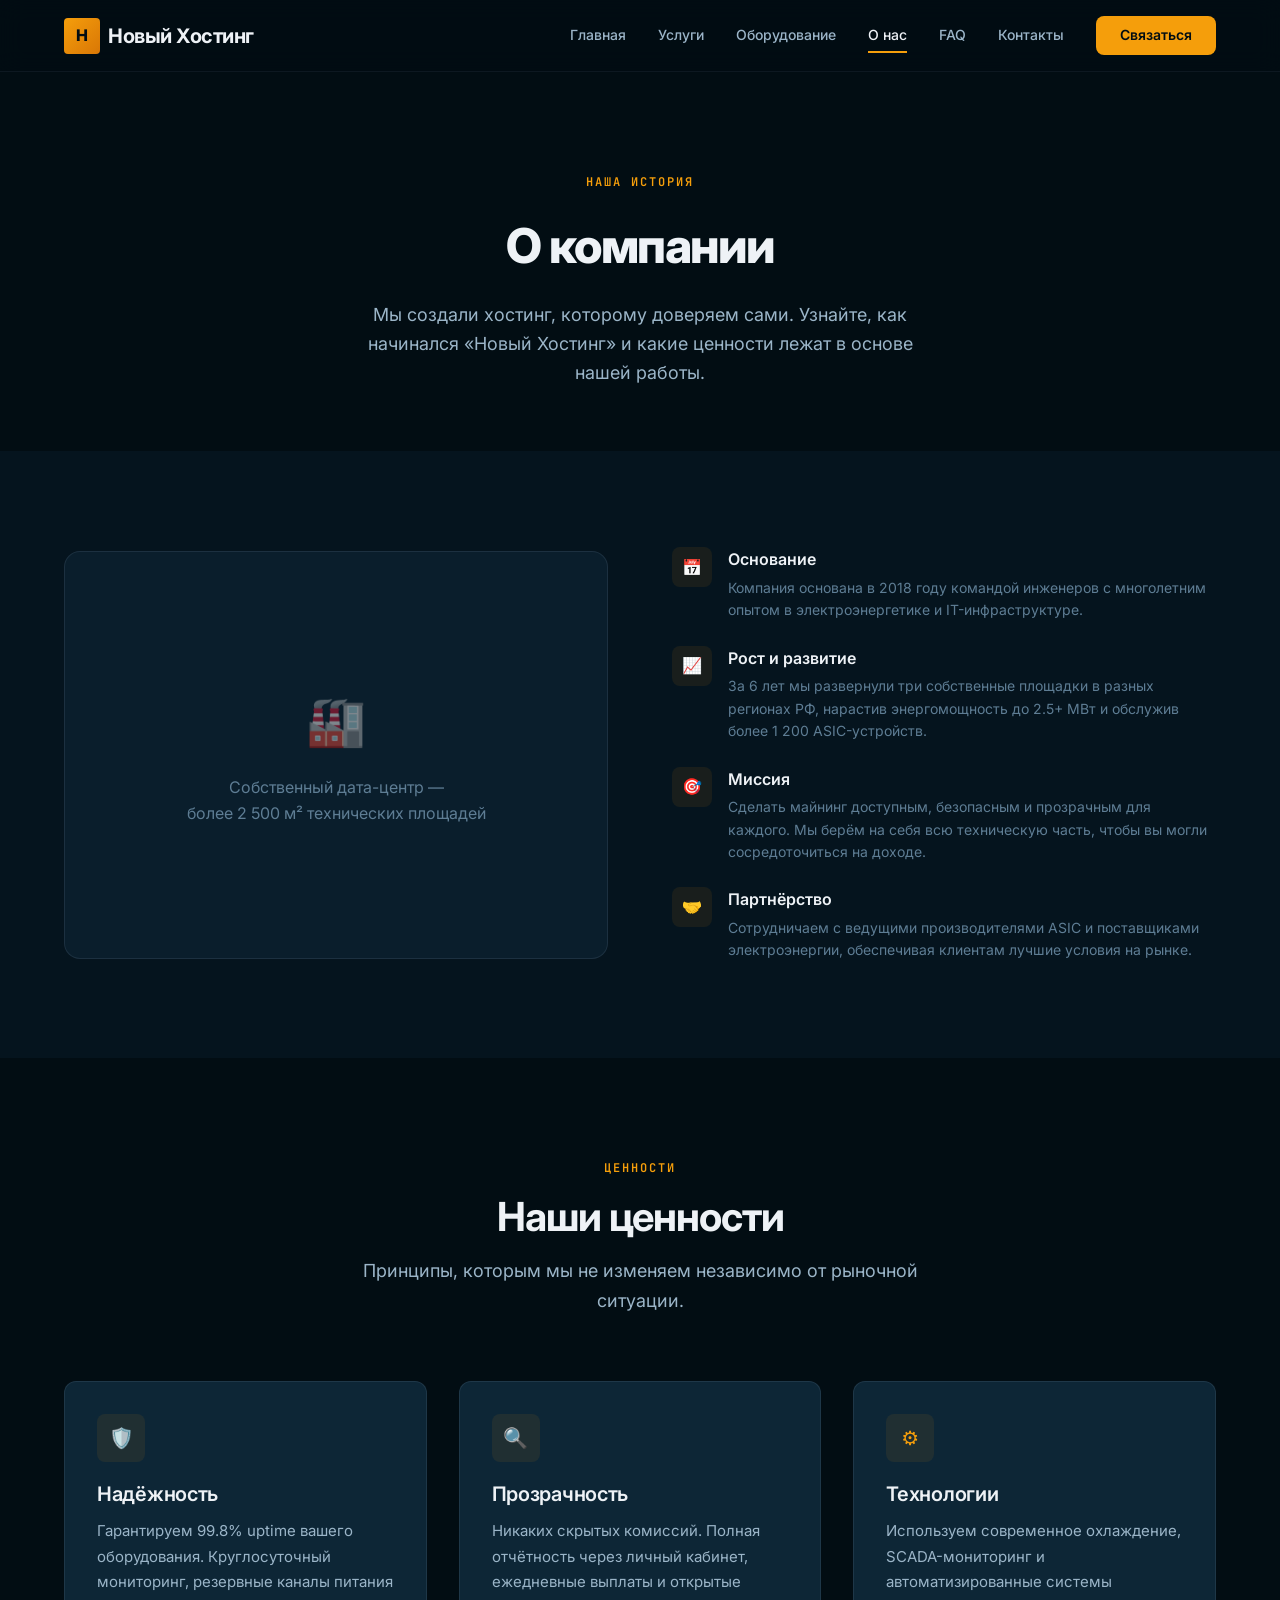
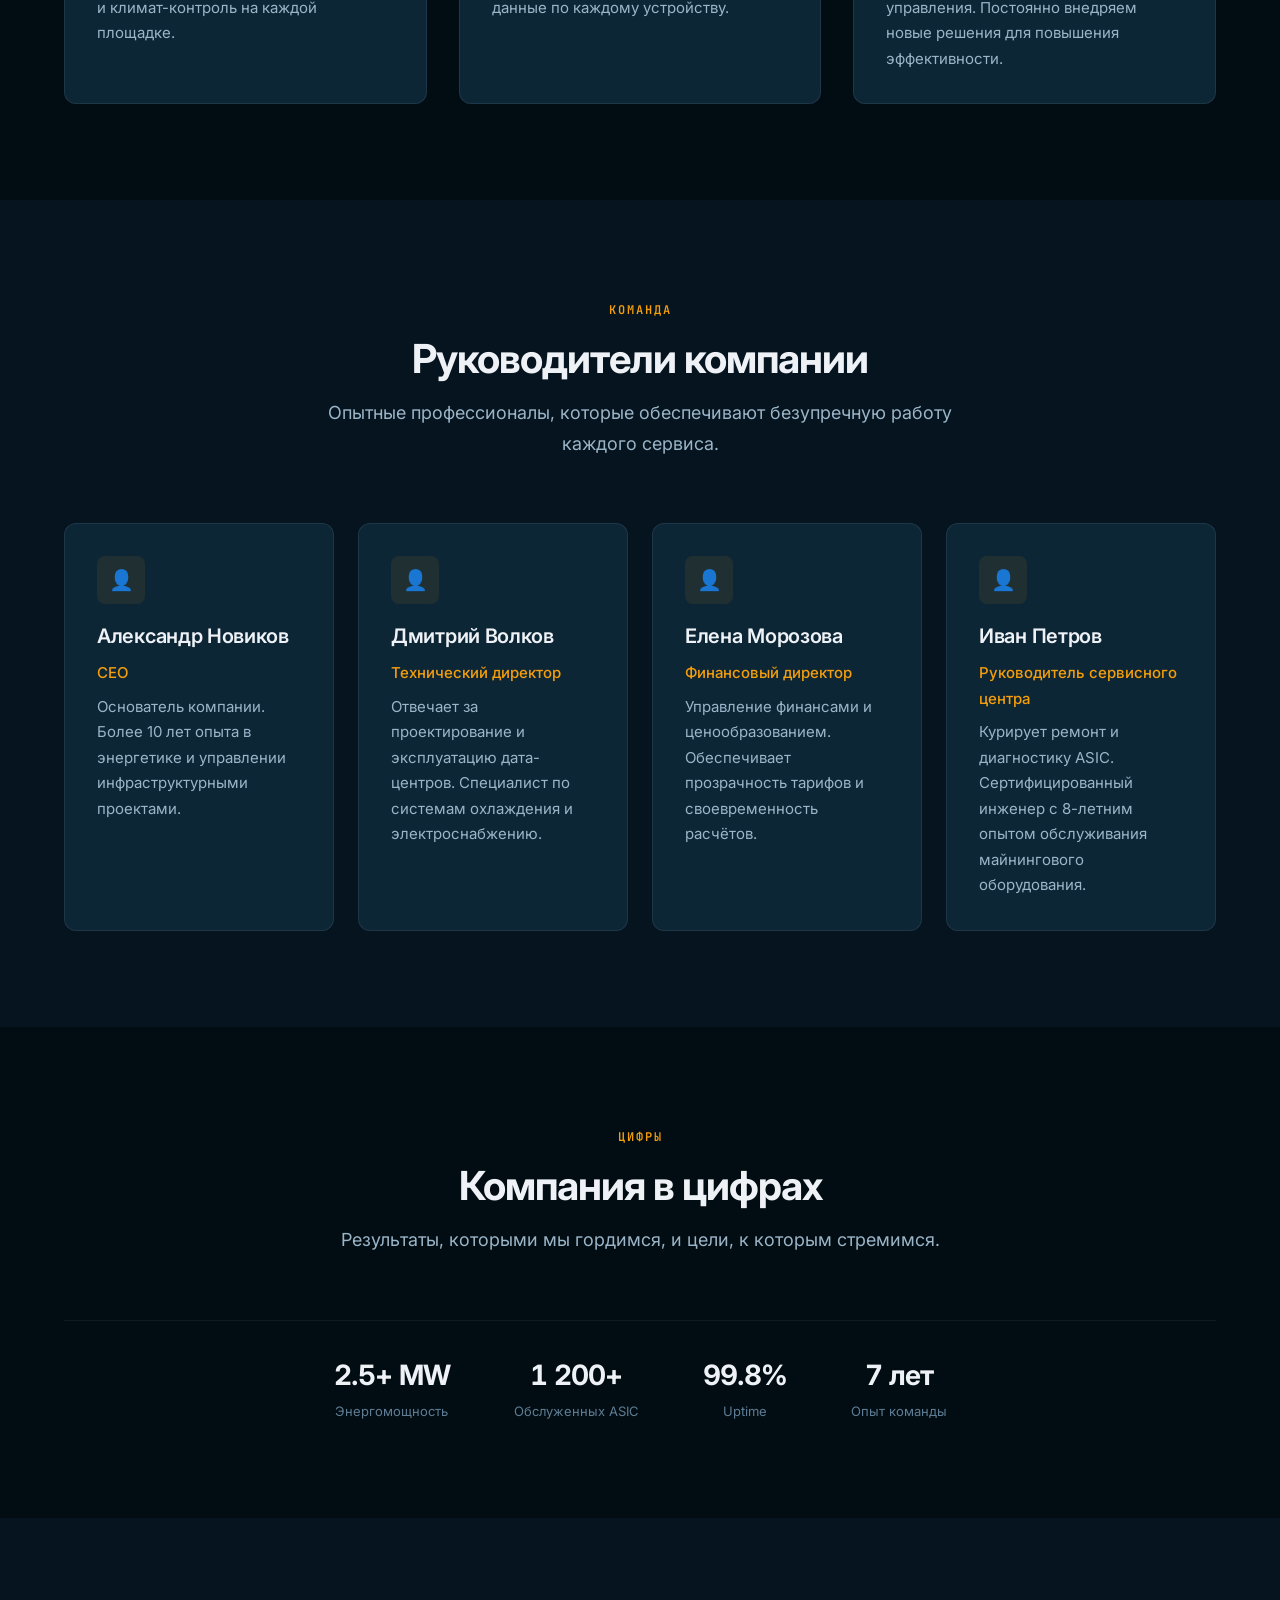
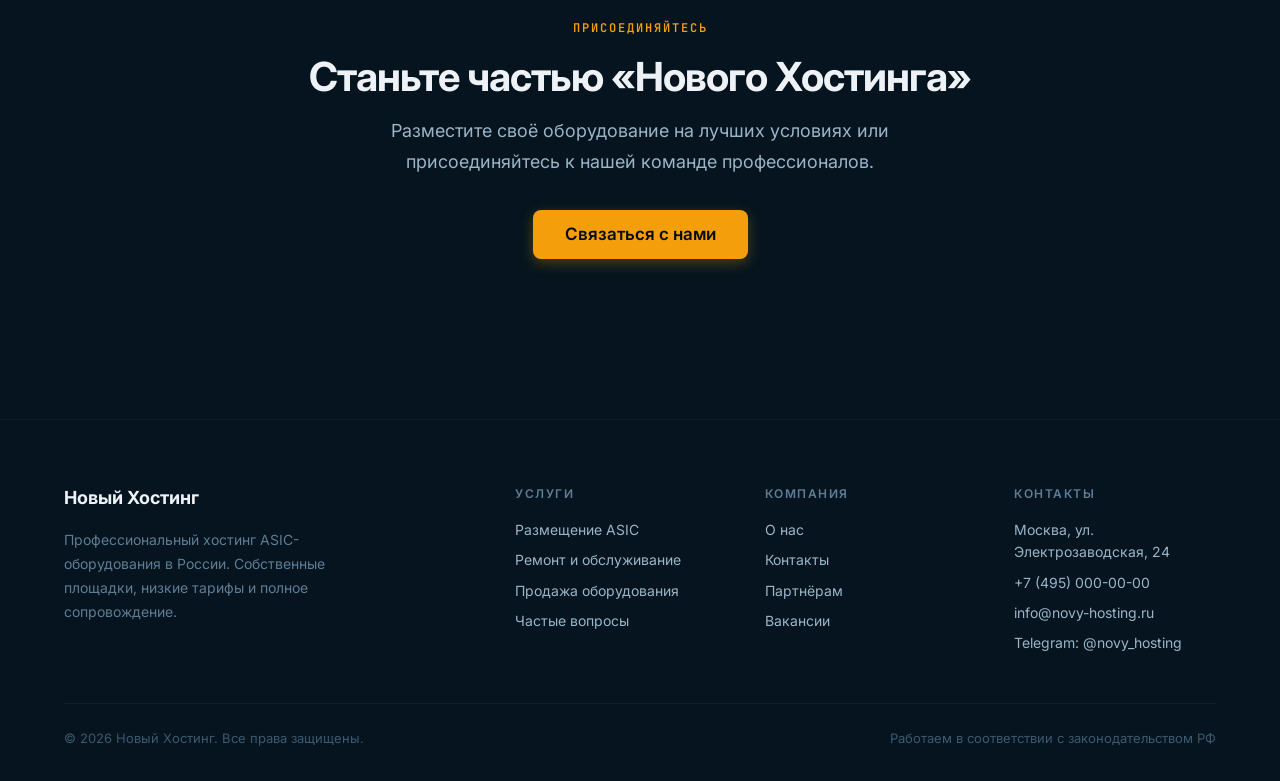
==== about.html @ f78ccdea "Initial commit: Новый Хостинг — ASIC mining hosting" ====
<!DOCTYPE html>
<html lang="ru">
<head>
  <meta charset="UTF-8" />
  <meta name="viewport" content="width=device-width, initial-scale=1.0" />
  <meta name="description" content="О компании Новый Хостинг — профессиональный хостинг ASIC-майнеров в России. История, ценности, команда и достижения." />
  <meta name="keywords" content="Новый Хостинг, о компании, ASIC хостинг, майнинг, команда, ценности" />
  <title>О компании | Новый Хостинг</title>
  <link rel="icon" type="image/svg+xml" href="data:image/svg+xml,<svg xmlns='http://www.w3.org/2000/svg' viewBox='0 0 32 32'><rect width='32' height='32' rx='4' fill='%23F59E0B'/><text x='50%25' y='55%25' text-anchor='middle' font-family='system-ui' font-weight='bold' font-size='18' fill='%23020D13'>Н</text></svg>" />
  <link rel="stylesheet" href="css/style.css" />
</head>
<body>

<!-- ==================== HEADER ==================== -->
<header class="header" id="header">
  <div class="container">
    <a href="index.html" class="header-logo">
      <div class="logo-icon">Н</div>
      Новый Хостинг
    </a>
    <nav class="header-nav" id="nav">
      <a href="index.html">Главная</a>
      <a href="services.html">Услуги</a>
      <a href="equipment.html">Оборудование</a>
      <a href="about.html" class="active">О нас</a>
      <a href="faq.html">FAQ</a>
      <a href="contacts.html">Контакты</a>
      <a href="contacts.html" class="header-cta">Связаться</a>
    </nav>
    <button class="menu-toggle" id="menuToggle" aria-label="Меню">
      <span></span><span></span><span></span>
    </button>
  </div>
</header>

<!-- ==================== PAGE HERO ==================== -->
<section class="page-hero">
  <div class="container">
    <div class="section-label">Наша история</div>
    <h1>О компании</h1>
    <p>
      Мы создали хостинг, которому доверяем сами. Узнайте, как начинался
      «Новый Хостинг» и какие ценности лежат в основе нашей работы.
    </p>
  </div>
</section>

<!-- ==================== ABOUT GRID ==================== -->
<section class="section section-dark">
  <div class="container">
    <div class="about-grid">
      <div class="about-visual">
        <div class="about-visual-placeholder">
          <div class="icon">🏭</div>
          <p>Собственный дата-центр —<br />более 2 500 м² технических площадей</p>
        </div>
      </div>
      <div class="about-list">
        <div class="about-item">
          <div class="about-item-icon">📅</div>
          <div>
            <h3 class="about-item-title">Основание</h3>
            <p class="about-item-text">
              Компания основана в 2018 году командой инженеров с многолетним опытом 
              в электроэнергетике и IT-инфраструктуре.
            </p>
          </div>
        </div>
        <div class="about-item">
          <div class="about-item-icon">📈</div>
          <div>
            <h3 class="about-item-title">Рост и развитие</h3>
            <p class="about-item-text">
              За 6 лет мы развернули три собственные площадки в разных регионах РФ,
              нарастив энергомощность до 2.5+ МВт и обслужив более 1 200 ASIC-устройств.
            </p>
          </div>
        </div>
        <div class="about-item">
          <div class="about-item-icon">🎯</div>
          <div>
            <h3 class="about-item-title">Миссия</h3>
            <p class="about-item-text">
              Сделать майнинг доступным, безопасным и прозрачным для каждого. Мы берём 
              на себя всю техническую часть, чтобы вы могли сосредоточиться на доходе.
            </p>
          </div>
        </div>
        <div class="about-item">
          <div class="about-item-icon">🤝</div>
          <div>
            <h3 class="about-item-title">Партнёрство</h3>
            <p class="about-item-text">
              Сотрудничаем с ведущими производителями ASIC и поставщиками электроэнергии,
              обеспечивая клиентам лучшие условия на рынке.
            </p>
          </div>
        </div>
      </div>
    </div>
  </div>
</section>

<!-- ==================== VALUES ==================== -->
<section class="section" id="values">
  <div class="container">
    <div class="section-header">
      <div class="section-label">Ценности</div>
      <h2 class="section-title">Наши ценности</h2>
      <p class="section-subtitle">
        Принципы, которым мы не изменяем независимо от рыночной ситуации.
      </p>
    </div>
    <div class="grid-3">
      <div class="card fade-in">
        <div class="card-icon">🛡️</div>
        <h3 class="card-title">Надёжность</h3>
        <p class="card-text">
          Гарантируем 99.8% uptime вашего оборудования. Круглосуточный мониторинг, 
          резервные каналы питания и климат-контроль на каждой площадке.
        </p>
      </div>
      <div class="card fade-in">
        <div class="card-icon">🔍</div>
        <h3 class="card-title">Прозрачность</h3>
        <p class="card-text">
          Никаких скрытых комиссий. Полная отчётность через личный кабинет, 
          ежедневные выплаты и открытые данные по каждому устройству.
        </p>
      </div>
      <div class="card fade-in">
        <div class="card-icon">⚙️</div>
        <h3 class="card-title">Технологии</h3>
        <p class="card-text">
          Используем современное охлаждение, SCADA-мониторинг и автоматизированные 
          системы управления. Постоянно внедряем новые решения для повышения эффективности.
        </p>
      </div>
    </div>
  </div>
</section>

<!-- ==================== TEAM ==================== -->
<section class="section section-dark" id="team">
  <div class="container">
    <div class="section-header">
      <div class="section-label">Команда</div>
      <h2 class="section-title">Руководители компании</h2>
      <p class="section-subtitle">
        Опытные профессионалы, которые обеспечивают безупречную работу каждого сервиса.
      </p>
    </div>
    <div class="grid-4">
      <div class="card fade-in">
        <div class="card-icon">👤</div>
        <h3 class="card-title">Александр Новиков</h3>
        <p class="card-text" style="color: var(--accent); font-weight: 500; margin-bottom: var(--space-sm);">CEO</p>
        <p class="card-text">
          Основатель компании. Более 10 лет опыта в энергетике и управлении 
          инфраструктурными проектами.
        </p>
      </div>
      <div class="card fade-in">
        <div class="card-icon">👤</div>
        <h3 class="card-title">Дмитрий Волков</h3>
        <p class="card-text" style="color: var(--accent); font-weight: 500; margin-bottom: var(--space-sm);">Технический директор</p>
        <p class="card-text">
          Отвечает за проектирование и эксплуатацию дата-центров. Специалист 
          по системам охлаждения и электроснабжению.
        </p>
      </div>
      <div class="card fade-in">
        <div class="card-icon">👤</div>
        <h3 class="card-title">Елена Морозова</h3>
        <p class="card-text" style="color: var(--accent); font-weight: 500; margin-bottom: var(--space-sm);">Финансовый директор</p>
        <p class="card-text">
          Управление финансами и ценообразованием. Обеспечивает прозрачность 
          тарифов и своевременность расчётов.
        </p>
      </div>
      <div class="card fade-in">
        <div class="card-icon">👤</div>
        <h3 class="card-title">Иван Петров</h3>
        <p class="card-text" style="color: var(--accent); font-weight: 500; margin-bottom: var(--space-sm);">Руководитель сервисного центра</p>
        <p class="card-text">
          Курирует ремонт и диагностику ASIC. Сертифицированный инженер 
          с 8-летним опытом обслуживания майнингового оборудования.
        </p>
      </div>
    </div>
  </div>
</section>

<!-- ==================== STATS ==================== -->
<section class="section" id="stats">
  <div class="container text-center">
    <div class="section-header">
      <div class="section-label">Цифры</div>
      <h2 class="section-title">Компания в цифрах</h2>
      <p class="section-subtitle">
        Результаты, которыми мы гордимся, и цели, к которым стремимся.
      </p>
    </div>
    <div class="hero-stats" style="justify-content: center;">
      <div>
        <div class="hero-stat-value">2.5+ MW</div>
        <div class="hero-stat-label">Энергомощность</div>
      </div>
      <div>
        <div class="hero-stat-value">1 200+</div>
        <div class="hero-stat-label">Обслуженных ASIC</div>
      </div>
      <div>
        <div class="hero-stat-value">99.8%</div>
        <div class="hero-stat-label">Uptime</div>
      </div>
      <div>
        <div class="hero-stat-value">7 лет</div>
        <div class="hero-stat-label">Опыт команды</div>
      </div>
    </div>
  </div>
</section>

<!-- ==================== CTA ==================== -->
<section class="section section-dark text-center">
  <div class="container">
    <div class="section-header">
      <div class="section-label">Присоединяйтесь</div>
      <h2 class="section-title">Станьте частью «Нового Хостинга»</h2>
      <p class="section-subtitle" style="margin-bottom: var(--space-xl);">
        Разместите своё оборудование на лучших условиях или присоединяйтесь 
        к нашей команде профессионалов.
      </p>
      <a href="contacts.html" class="btn btn-primary btn-lg">Связаться с нами</a>
    </div>
  </div>
</section>

<!-- ==================== FOOTER ==================== -->
<footer class="footer">
  <div class="container">
    <div class="footer-grid">
      <div>
        <div class="footer-brand">Новый Хостинг</div>
        <p class="footer-desc">Профессиональный хостинг ASIC-оборудования в России. Собственные площадки, низкие тарифы и полное сопровождение.</p>
      </div>
      <div>
        <h4 class="footer-heading">Услуги</h4>
        <div class="footer-links">
          <a href="services.html">Размещение ASIC</a>
          <a href="services.html">Ремонт и обслуживание</a>
          <a href="equipment.html">Продажа оборудования</a>
          <a href="faq.html">Частые вопросы</a>
        </div>
      </div>
      <div>
        <h4 class="footer-heading">Компания</h4>
        <div class="footer-links">
          <a href="about.html">О нас</a>
          <a href="contacts.html">Контакты</a>
          <a href="about.html">Партнёрам</a>
          <a href="about.html">Вакансии</a>
        </div>
      </div>
      <div>
        <h4 class="footer-heading">Контакты</h4>
        <div class="footer-links">
          <a href="contacts.html">Москва, ул. Электрозаводская, 24</a>
          <a href="contacts.html">+7 (495) 000-00-00</a>
          <a href="contacts.html">info@novy-hosting.ru</a>
          <a href="contacts.html">Telegram: @novy_hosting</a>
        </div>
      </div>
    </div>
    <div class="footer-bottom">
      <span>© 2026 Новый Хостинг. Все права защищены.</span>
      <span>Работаем в соответствии с законодательством РФ</span>
    </div>
  </div>
</footer>

<!-- ==================== JS ==================== -->
<script src="js/main.js"></script>
</body>
</html>
---- css/style.css ----
/* ========================================
   НОВЫЙ ХОСТИНГ — Mining Hosting Design System
   Dark industrial + gold accent
   Inspired by NVIDIA + Linear
   ======================================== */

/* ---------- FONTS ---------- */
@import url('https://fonts.googleapis.com/css2?family=Inter:wght@300;400;500;600;700;800&family=JetBrains+Mono:wght@400;500;600&display=swap');

/* ---------- CSS VARIABLES ---------- */
:root {
  /* Backgrounds */
  --bg-primary: #020D13;
  --bg-secondary: #05141E;
  --bg-tertiary: #0A1E2C;
  --bg-card: #0D2636;
  --bg-card-hover: #122F42;
  --bg-elevated: #153348;

  /* Text */
  --text-primary: #EEF2F6;
  --text-secondary: #9BB5C8;
  --text-tertiary: #5E7D94;
  --text-muted: #3A5A72;

  /* Brand — Gold/Orange energy accent */
  --accent: #F59E0B;
  --accent-light: #FBBF24;
  --accent-dark: #D97706;
  --accent-dim: rgba(245, 158, 11, 0.08);
  --accent-glow: rgba(245, 158, 11, 0.3);

  /* Status */
  --success: #10B981;
  --danger: #EF4444;
  --info: #3B82F6;

  /* Borders */
  --border-subtle: rgba(155, 181, 200, 0.08);
  --border-default: rgba(155, 181, 200, 0.12);
  --border-strong: rgba(155, 181, 200, 0.18);

  /* Shadows */
  --shadow-sm: 0 1px 2px rgba(0, 0, 0, 0.3);
  --shadow-md: 0 4px 12px rgba(0, 0, 0, 0.4);
  --shadow-lg: 0 8px 32px rgba(0, 0, 0, 0.5);
  --shadow-card: 0 4px 20px rgba(0, 0, 0, 0.4), 0 0 0 1px var(--border-default);
  --shadow-accent: 0 0 20px var(--accent-glow);

  /* Typography */
  --font-sans: 'Inter', system-ui, -apple-system, sans-serif;
  --font-mono: 'JetBrains Mono', ui-monospace, monospace;
  --radius-sm: 4px;
  --radius-md: 8px;
  --radius-lg: 12px;
  --radius-xl: 16px;

  /* Spacing */
  --space-xs: 4px;
  --space-sm: 8px;
  --space-md: 16px;
  --space-lg: 24px;
  --space-xl: 32px;
  --space-2xl: 48px;
  --space-3xl: 64px;
  --space-4xl: 96px;

  /* Sizing */
  --max-width: 1200px;
  --header-height: 72px;
}

/* ---------- RESET ---------- */
*,
*::before,
*::after {
  margin: 0;
  padding: 0;
  box-sizing: border-box;
}

html {
  scroll-behavior: smooth;
  font-size: 16px;
}

body {
  font-family: var(--font-sans);
  background: var(--bg-primary);
  color: var(--text-primary);
  line-height: 1.6;
  -webkit-font-smoothing: antialiased;
  -moz-osx-font-smoothing: grayscale;
  overflow-x: hidden;
}

a {
  color: var(--text-primary);
  text-decoration: none;
  transition: color 0.2s;
}

a:hover {
  color: var(--accent);
}

img {
  max-width: 100%;
  height: auto;
}

ul, ol {
  list-style: none;
}

/* ---------- SCROLLBAR ---------- */
::-webkit-scrollbar {
  width: 6px;
}
::-webkit-scrollbar-track {
  background: var(--bg-primary);
}
::-webkit-scrollbar-thumb {
  background: var(--text-muted);
  border-radius: 3px;
}
::-webkit-scrollbar-thumb:hover {
  background: var(--text-tertiary);
}

/* ---------- SELECTION ---------- */
::selection {
  background: var(--accent);
  color: var(--bg-primary);
}

/* ---------- CONTAINER ---------- */
.container {
  width: 100%;
  max-width: var(--max-width);
  margin: 0 auto;
  padding: 0 var(--space-lg);
}

/* ---------- HEADER ---------- */
.header {
  position: fixed;
  top: 0;
  left: 0;
  right: 0;
  z-index: 1000;
  height: var(--header-height);
  background: rgba(2, 13, 19, 0.92);
  backdrop-filter: blur(12px);
  -webkit-backdrop-filter: blur(12px);
  border-bottom: 1px solid var(--border-subtle);
  transition: background 0.3s;
}

.header.scrolled {
  background: rgba(2, 13, 19, 0.97);
  border-bottom-color: var(--border-default);
}

.header .container {
  display: flex;
  align-items: center;
  justify-content: space-between;
  height: 100%;
}

.header-logo {
  display: flex;
  align-items: center;
  gap: var(--space-sm);
  font-weight: 700;
  font-size: 1.25rem;
  color: var(--text-primary);
  letter-spacing: -0.5px;
}

.header-logo .logo-icon {
  width: 36px;
  height: 36px;
  background: linear-gradient(135deg, var(--accent), var(--accent-dark));
  border-radius: var(--radius-sm);
  display: flex;
  align-items: center;
  justify-content: center;
  font-size: 1rem;
  font-weight: 800;
  color: var(--bg-primary);
}

.header-nav {
  display: flex;
  align-items: center;
  gap: var(--space-xl);
}

.header-nav a {
  font-size: 0.875rem;
  font-weight: 500;
  color: var(--text-secondary);
  position: relative;
  padding: var(--space-xs) 0;
  transition: color 0.2s;
}

.header-nav a::after {
  content: '';
  position: absolute;
  bottom: -2px;
  left: 0;
  width: 0;
  height: 2px;
  background: var(--accent);
  transition: width 0.3s;
}

.header-nav a:hover,
.header-nav a.active {
  color: var(--text-primary);
}

.header-nav a:hover::after,
.header-nav a.active::after {
  width: 100%;
}

.header-cta {
  background: var(--accent);
  color: var(--bg-primary) !important;
  padding: var(--space-sm) var(--space-lg) !important;
  border-radius: var(--radius-md);
  font-weight: 600 !important;
  font-size: 0.875rem !important;
  transition: background 0.2s, transform 0.2s;
}

.header-cta:hover {
  background: var(--accent-light) !important;
  transform: translateY(-1px);
  color: var(--bg-primary) !important;
}

.header-cta::after {
  display: none !important;
}

/* Mobile menu toggle */
.menu-toggle {
  display: none;
  flex-direction: column;
  gap: 5px;
  cursor: pointer;
  padding: var(--space-sm);
  background: none;
  border: none;
}

.menu-toggle span {
  width: 24px;
  height: 2px;
  background: var(--text-primary);
  border-radius: 2px;
  transition: transform 0.3s, opacity 0.3s;
}

/* ---------- BUTTONS ---------- */
.btn {
  display: inline-flex;
  align-items: center;
  gap: var(--space-sm);
  padding: 12px 24px;
  border-radius: var(--radius-md);
  font-family: var(--font-sans);
  font-size: 0.9375rem;
  font-weight: 600;
  cursor: pointer;
  transition: all 0.25s;
  border: none;
  text-decoration: none;
  line-height: 1;
}

.btn-primary {
  background: var(--accent);
  color: var(--bg-primary);
  box-shadow: 0 4px 14px var(--accent-glow);
}

.btn-primary:hover {
  background: var(--accent-light);
  transform: translateY(-2px);
  box-shadow: 0 6px 20px var(--accent-glow);
  color: var(--bg-primary);
}

.btn-secondary {
  background: transparent;
  color: var(--text-primary);
  border: 1px solid var(--border-default);
}

.btn-secondary:hover {
  border-color: var(--accent);
  color: var(--accent);
  transform: translateY(-2px);
}

.btn-lg {
  padding: 16px 32px;
  font-size: 1.0625rem;
}

.btn-sm {
  padding: 8px 16px;
  font-size: 0.8125rem;
}

/* ---------- SECTIONS ---------- */
.section {
  padding: var(--space-4xl) 0;
}

.section-dark {
  background: var(--bg-secondary);
}

.section-header {
  text-align: center;
  margin-bottom: var(--space-3xl);
}

.section-label {
  display: inline-block;
  font-family: var(--font-mono);
  font-size: 0.75rem;
  font-weight: 600;
  text-transform: uppercase;
  letter-spacing: 2px;
  color: var(--accent);
  margin-bottom: var(--space-md);
}

.section-title {
  font-size: 2.5rem;
  font-weight: 700;
  letter-spacing: -1px;
  line-height: 1.15;
  margin-bottom: var(--space-md);
  color: var(--text-primary);
}

.section-subtitle {
  font-size: 1.125rem;
  color: var(--text-secondary);
  max-width: 640px;
  margin: 0 auto;
  line-height: 1.7;
}

/* ---------- GRID SYSTEMS ---------- */
.grid-2 {
  display: grid;
  grid-template-columns: 1fr 1fr;
  gap: var(--space-2xl);
}

.grid-3 {
  display: grid;
  grid-template-columns: 1fr 1fr 1fr;
  gap: var(--space-xl);
}

.grid-4 {
  display: grid;
  grid-template-columns: 1fr 1fr 1fr 1fr;
  gap: var(--space-lg);
}

/* ---------- CARDS ---------- */
.card {
  background: var(--bg-card);
  border: 1px solid var(--border-default);
  border-radius: var(--radius-lg);
  padding: var(--space-xl);
  transition: all 0.3s;
  position: relative;
  overflow: hidden;
}

.card::before {
  content: '';
  position: absolute;
  top: 0;
  left: 0;
  right: 0;
  height: 2px;
  background: linear-gradient(90deg, transparent, var(--accent), transparent);
  opacity: 0;
  transition: opacity 0.3s;
}

.card:hover {
  border-color: var(--accent-dim);
  transform: translateY(-4px);
  box-shadow: var(--shadow-card);
  background: var(--bg-card-hover);
}

.card:hover::before {
  opacity: 1;
}

.card-icon {
  width: 48px;
  height: 48px;
  background: var(--accent-dim);
  border-radius: var(--radius-md);
  display: flex;
  align-items: center;
  justify-content: center;
  font-size: 1.25rem;
  margin-bottom: var(--space-md);
  color: var(--accent);
}

.card-title {
  font-size: 1.25rem;
  font-weight: 600;
  margin-bottom: var(--space-sm);
  letter-spacing: -0.3px;
}

.card-text {
  font-size: 0.9375rem;
  color: var(--text-secondary);
  line-height: 1.7;
}

.card-price {
  font-size: 2rem;
  font-weight: 700;
  color: var(--accent);
  letter-spacing: -1px;
  margin-bottom: var(--space-sm);
}

.card-price span {
  font-size: 0.875rem;
  font-weight: 400;
  color: var(--text-tertiary);
}

.card-features {
  margin-top: var(--space-md);
}

.card-features li {
  font-size: 0.875rem;
  color: var(--text-secondary);
  padding: var(--space-xs) 0;
  display: flex;
  align-items: center;
  gap: var(--space-sm);
}

.card-features li::before {
  content: '✓';
  color: var(--accent);
  font-weight: 700;
  font-size: 0.8125rem;
}

/* ---------- HERO ---------- */
.hero {
  min-height: 100vh;
  display: flex;
  align-items: center;
  position: relative;
  overflow: hidden;
  padding-top: var(--header-height);
}

.hero-bg {
  position: absolute;
  inset: 0;
  z-index: 0;
}

.hero-bg-grid {
  position: absolute;
  inset: 0;
  background-image:
    linear-gradient(rgba(155, 181, 200, 0.03) 1px, transparent 1px),
    linear-gradient(90deg, rgba(155, 181, 200, 0.03) 1px, transparent 1px);
  background-size: 60px 60px;
}

.hero-bg-glow {
  position: absolute;
  top: -30%;
  right: -20%;
  width: 600px;
  height: 600px;
  background: radial-gradient(circle, rgba(245, 158, 11, 0.08) 0%, transparent 70%);
  border-radius: 50%;
  pointer-events: none;
}

.hero-bg-glow-2 {
  position: absolute;
  bottom: -30%;
  left: -20%;
  width: 500px;
  height: 500px;
  background: radial-gradient(circle, rgba(59, 130, 246, 0.05) 0%, transparent 70%);
  border-radius: 50%;
  pointer-events: none;
}

.hero-content {
  position: relative;
  z-index: 1;
  max-width: 800px;
}

.hero-tag {
  display: inline-flex;
  align-items: center;
  gap: var(--space-sm);
  background: var(--accent-dim);
  border: 1px solid rgba(245, 158, 11, 0.15);
  padding: 6px 14px;
  border-radius: 100px;
  font-size: 0.8125rem;
  font-weight: 500;
  color: var(--accent);
  margin-bottom: var(--space-xl);
}

.hero-tag-dot {
  width: 6px;
  height: 6px;
  background: var(--accent);
  border-radius: 50%;
  animation: pulse-dot 2s infinite;
}

@keyframes pulse-dot {
  0%, 100% { opacity: 1; }
  50% { opacity: 0.4; }
}

.hero h1 {
  font-size: 4rem;
  font-weight: 800;
  letter-spacing: -2px;
  line-height: 1.05;
  margin-bottom: var(--space-lg);
}

.hero h1 .highlight {
  background: linear-gradient(135deg, var(--accent), var(--accent-light));
  -webkit-background-clip: text;
  -webkit-text-fill-color: transparent;
  background-clip: text;
}

.hero p {
  font-size: 1.1875rem;
  color: var(--text-secondary);
  line-height: 1.7;
  max-width: 600px;
  margin-bottom: var(--space-xl);
}

.hero-actions {
  display: flex;
  gap: var(--space-md);
  align-items: center;
  flex-wrap: wrap;
}

.hero-stats {
  display: flex;
  gap: var(--space-3xl);
  margin-top: var(--space-3xl);
  padding-top: var(--space-xl);
  border-top: 1px solid var(--border-subtle);
}

.hero-stat-value {
  font-size: 1.75rem;
  font-weight: 700;
  color: var(--text-primary);
  letter-spacing: -1px;
  font-variant-numeric: tabular-nums;
}

.hero-stat-label {
  font-size: 0.8125rem;
  color: var(--text-tertiary);
  margin-top: var(--space-xs);
}

/* ---------- FEATURES / BENEFITS ---------- */
.benefits-grid .card {
  text-align: center;
  padding: var(--space-2xl) var(--space-xl);
}

.benefits-grid .card-icon {
  margin: 0 auto var(--space-md);
}

/* ---------- PRICING ---------- */
.pricing-grid .card {
  text-align: center;
}

.pricing-grid .card.featured {
  border-color: var(--accent);
  background: linear-gradient(180deg, rgba(245, 158, 11, 0.05), var(--bg-card));
  position: relative;
}

.pricing-grid .card.featured::before {
  opacity: 1;
}

.pricing-badge {
  position: absolute;
  top: -12px;
  left: 50%;
  transform: translateX(-50%);
  background: var(--accent);
  color: var(--bg-primary);
  font-size: 0.75rem;
  font-weight: 700;
  padding: 4px 16px;
  border-radius: 100px;
  letter-spacing: 0.5px;
  text-transform: uppercase;
}

.pricing-grid .btn {
  width: 100%;
  justify-content: center;
  margin-top: var(--space-lg);
}

/* ---------- EQUIPMENT TABLE ---------- */
.equipment-table {
  width: 100%;
  border-collapse: collapse;
  background: var(--bg-card);
  border-radius: var(--radius-lg);
  overflow: hidden;
  border: 1px solid var(--border-default);
}

.equipment-table thead {
  background: var(--bg-tertiary);
}

.equipment-table th {
  padding: var(--space-md) var(--space-lg);
  text-align: left;
  font-size: 0.75rem;
  font-weight: 600;
  text-transform: uppercase;
  letter-spacing: 1px;
  color: var(--text-tertiary);
  border-bottom: 1px solid var(--border-default);
}

.equipment-table td {
  padding: var(--space-md) var(--space-lg);
  font-size: 0.9375rem;
  color: var(--text-secondary);
  border-bottom: 1px solid var(--border-subtle);
}

.equipment-table tr:last-child td {
  border-bottom: none;
}

.equipment-table tr:hover td {
  background: var(--bg-card-hover);
}

.equipment-table .model-name {
  font-weight: 600;
  color: var(--text-primary);
}

.equipment-table .hashrate {
  color: var(--accent);
  font-weight: 600;
  font-family: var(--font-mono);
  font-size: 0.8125rem;
}

/* ---------- PROCESS / STEPS ---------- */
.steps {
  display: grid;
  grid-template-columns: repeat(4, 1fr);
  gap: var(--space-xl);
  position: relative;
}

.steps::before {
  content: '';
  position: absolute;
  top: 36px;
  left: 10%;
  right: 10%;
  height: 2px;
  background: linear-gradient(90deg, 
    var(--accent) 0%, var(--accent) 25%, 
    var(--border-default) 25%, var(--border-default) 50%, 
    var(--border-default) 50%, var(--border-default) 75%, 
    var(--border-default) 75%, var(--border-default) 100%);
  border: none;
  display: block;
}

.step {
  text-align: center;
  position: relative;
}

.step-number {
  width: 72px;
  height: 72px;
  background: var(--bg-card);
  border: 2px solid var(--border-default);
  border-radius: 50%;
  display: flex;
  align-items: center;
  justify-content: center;
  font-size: 1.5rem;
  font-weight: 700;
  color: var(--accent);
  margin: 0 auto var(--space-lg);
  position: relative;
  z-index: 1;
  transition: all 0.3s;
}

.step:hover .step-number {
  border-color: var(--accent);
  background: var(--accent-dim);
  box-shadow: 0 0 20px var(--accent-glow);
}

.step.active .step-number {
  border-color: var(--accent);
  background: var(--accent);
  color: var(--bg-primary);
}

.step-title {
  font-size: 1.0625rem;
  font-weight: 600;
  margin-bottom: var(--space-sm);
}

.step-text {
  font-size: 0.875rem;
  color: var(--text-tertiary);
  line-height: 1.6;
}

/* ---------- FAQ ---------- */
.faq-list {
  max-width: 800px;
  margin: 0 auto;
}

.faq-item {
  border-bottom: 1px solid var(--border-subtle);
}

.faq-question {
  display: flex;
  align-items: center;
  justify-content: space-between;
  padding: var(--space-lg) 0;
  cursor: pointer;
  font-size: 1.0625rem;
  font-weight: 500;
  transition: color 0.2s;
  background: none;
  border: none;
  color: var(--text-primary);
  width: 100%;
  text-align: left;
  font-family: var(--font-sans);
}

.faq-question:hover {
  color: var(--accent);
}

.faq-question .faq-icon {
  width: 24px;
  height: 24px;
  display: flex;
  align-items: center;
  justify-content: center;
  transition: transform 0.3s;
  flex-shrink: 0;
  margin-left: var(--space-md);
}

.faq-item.open .faq-icon {
  transform: rotate(45deg);
}

.faq-answer {
  max-height: 0;
  overflow: hidden;
  transition: max-height 0.3s ease, padding 0.3s ease;
  padding: 0;
}

.faq-item.open .faq-answer {
  max-height: 300px;
  padding-bottom: var(--space-lg);
}

.faq-answer p {
  font-size: 0.9375rem;
  color: var(--text-secondary);
  line-height: 1.7;
}

/* ---------- ABOUT ---------- */
.about-grid {
  display: grid;
  grid-template-columns: 1fr 1fr;
  gap: var(--space-3xl);
  align-items: center;
}

.about-visual {
  position: relative;
  background: var(--bg-tertiary);
  border-radius: var(--radius-xl);
  border: 1px solid var(--border-default);
  aspect-ratio: 4 / 3;
  display: flex;
  align-items: center;
  justify-content: center;
  overflow: hidden;
}

.about-visual-placeholder {
  text-align: center;
  color: var(--text-tertiary);
}

.about-visual-placeholder .icon {
  font-size: 3rem;
  margin-bottom: var(--space-md);
  opacity: 0.5;
}

.about-list {
  display: flex;
  flex-direction: column;
  gap: var(--space-lg);
}

.about-item {
  display: flex;
  gap: var(--space-md);
}

.about-item-icon {
  width: 40px;
  height: 40px;
  background: var(--accent-dim);
  border-radius: var(--radius-md);
  display: flex;
  align-items: center;
  justify-content: center;
  font-size: 1rem;
  color: var(--accent);
  flex-shrink: 0;
}

.about-item-title {
  font-size: 1rem;
  font-weight: 600;
  margin-bottom: var(--space-xs);
}

.about-item-text {
  font-size: 0.875rem;
  color: var(--text-tertiary);
  line-height: 1.6;
}

/* ---------- CONTACT ---------- */
.contact-grid {
  display: grid;
  grid-template-columns: 1fr 1fr;
  gap: var(--space-3xl);
}

.contact-info-item {
  display: flex;
  gap: var(--space-md);
  margin-bottom: var(--space-lg);
}

.contact-info-icon {
  width: 44px;
  height: 44px;
  background: var(--accent-dim);
  border-radius: var(--radius-md);
  display: flex;
  align-items: center;
  justify-content: center;
  font-size: 1.125rem;
  color: var(--accent);
  flex-shrink: 0;
}

.contact-info-title {
  font-size: 0.9375rem;
  font-weight: 600;
  margin-bottom: var(--space-xs);
}

.contact-info-text {
  font-size: 0.875rem;
  color: var(--text-tertiary);
  line-height: 1.6;
}

.contact-form {
  background: var(--bg-card);
  border: 1px solid var(--border-default);
  border-radius: var(--radius-lg);
  padding: var(--space-xl);
}

.form-group {
  margin-bottom: var(--space-md);
}

.form-label {
  display: block;
  font-size: 0.8125rem;
  font-weight: 500;
  color: var(--text-secondary);
  margin-bottom: var(--space-xs);
}

.form-input,
.form-textarea {
  width: 100%;
  padding: 12px 16px;
  background: var(--bg-primary);
  border: 1px solid var(--border-default);
  border-radius: var(--radius-md);
  color: var(--text-primary);
  font-family: var(--font-sans);
  font-size: 0.9375rem;
  transition: border-color 0.2s, box-shadow 0.2s;
  outline: none;
}

.form-input:focus,
.form-textarea:focus {
  border-color: var(--accent);
  box-shadow: 0 0 0 3px var(--accent-dim);
}

.form-textarea {
  min-height: 120px;
  resize: vertical;
}

/* ---------- FOOTER ---------- */
.footer {
  background: var(--bg-secondary);
  border-top: 1px solid var(--border-subtle);
  padding: var(--space-3xl) 0 var(--space-xl);
}

.footer-grid {
  display: grid;
  grid-template-columns: 2fr 1fr 1fr 1fr;
  gap: var(--space-2xl);
}

.footer-brand {
  font-size: 1.125rem;
  font-weight: 700;
  margin-bottom: var(--space-md);
}

.footer-desc {
  font-size: 0.875rem;
  color: var(--text-tertiary);
  line-height: 1.7;
  max-width: 320px;
}

.footer-heading {
  font-size: 0.75rem;
  font-weight: 600;
  text-transform: uppercase;
  letter-spacing: 1.5px;
  color: var(--text-tertiary);
  margin-bottom: var(--space-md);
}

.footer-links {
  display: flex;
  flex-direction: column;
  gap: var(--space-sm);
}

.footer-links a {
  font-size: 0.875rem;
  color: var(--text-secondary);
  transition: color 0.2s;
}

.footer-links a:hover {
  color: var(--accent);
}

.footer-bottom {
  margin-top: var(--space-2xl);
  padding-top: var(--space-lg);
  border-top: 1px solid var(--border-subtle);
  display: flex;
  justify-content: space-between;
  align-items: center;
  font-size: 0.8125rem;
  color: var(--text-muted);
}

/* ---------- PAGE HEADER (internal pages) ---------- */
.page-hero {
  padding: calc(var(--header-height) + var(--space-4xl)) 0 var(--space-3xl);
  text-align: center;
  position: relative;
}

.page-hero h1 {
  font-size: 3rem;
  font-weight: 800;
  letter-spacing: -1.5px;
  margin-bottom: var(--space-md);
}

.page-hero p {
  font-size: 1.125rem;
  color: var(--text-secondary);
  max-width: 600px;
  margin: 0 auto;
}

/* ---------- UTILITY ---------- */
.text-accent {
  color: var(--accent);
}

.text-center {
  text-align: center;
}

.text-mono {
  font-family: var(--font-mono);
}

.mt-1 { margin-top: var(--space-md); }
.mt-2 { margin-top: var(--space-xl); }
.mt-3 { margin-top: var(--space-2xl); }

.mb-1 { margin-bottom: var(--space-md); }
.mb-2 { margin-bottom: var(--space-xl); }
.mb-3 { margin-bottom: var(--space-2xl); }

/* ---------- ANIMATIONS ---------- */
.fade-in {
  opacity: 0;
  transform: translateY(24px);
  transition: opacity 0.6s ease, transform 0.6s ease;
}

.fade-in.visible {
  opacity: 1;
  transform: translateY(0);
}

/* ---------- RESPONSIVE ---------- */
@media (max-width: 1024px) {
  .grid-4 {
    grid-template-columns: 1fr 1fr;
  }

  .contact-grid {
    grid-template-columns: 1fr;
  }

  .footer-grid {
    grid-template-columns: 1fr 1fr;
    gap: var(--space-xl);
  }

  .hero h1 {
    font-size: 3rem;
  }

  .section-title {
    font-size: 2rem;
  }

  .steps {
    grid-template-columns: 1fr 1fr;
  }

  .steps::before {
    display: none;
  }
}

@media (max-width: 768px) {
  .header-nav {
    display: none;
  }

  .header-nav.open {
    display: flex;
    flex-direction: column;
    position: absolute;
    top: var(--header-height);
    left: 0;
    right: 0;
    background: rgba(2, 13, 19, 0.98);
    backdrop-filter: blur(12px);
    padding: var(--space-lg);
    gap: var(--space-md);
    border-bottom: 1px solid var(--border-default);
  }

  .menu-toggle {
    display: flex;
  }

  .grid-2,
  .grid-3,
  .grid-4 {
    grid-template-columns: 1fr;
  }

  .hero h1 {
    font-size: 2.25rem;
    letter-spacing: -1px;
  }

  .hero p {
    font-size: 1rem;
  }

  .hero-stats {
    flex-direction: column;
    gap: var(--space-md);
  }

  .section-title {
    font-size: 1.75rem;
  }

  .page-hero h1 {
    font-size: 2rem;
  }

  .steps {
    grid-template-columns: 1fr;
  }

  .footer-grid {
    grid-template-columns: 1fr;
  }

  .footer-bottom {
    flex-direction: column;
    gap: var(--space-sm);
    text-align: center;
  }

  .about-grid {
    grid-template-columns: 1fr;
  }

  .pricing-grid .card.featured {
    order: -1;
  }
}

@media (max-width: 480px) {
  .hero h1 {
    font-size: 1.875rem;
  }

  .hero-actions {
    flex-direction: column;
    width: 100%;
  }

  .hero-actions .btn {
    width: 100%;
    justify-content: center;
  }

  .section {
    padding: var(--space-3xl) 0;
  }
}
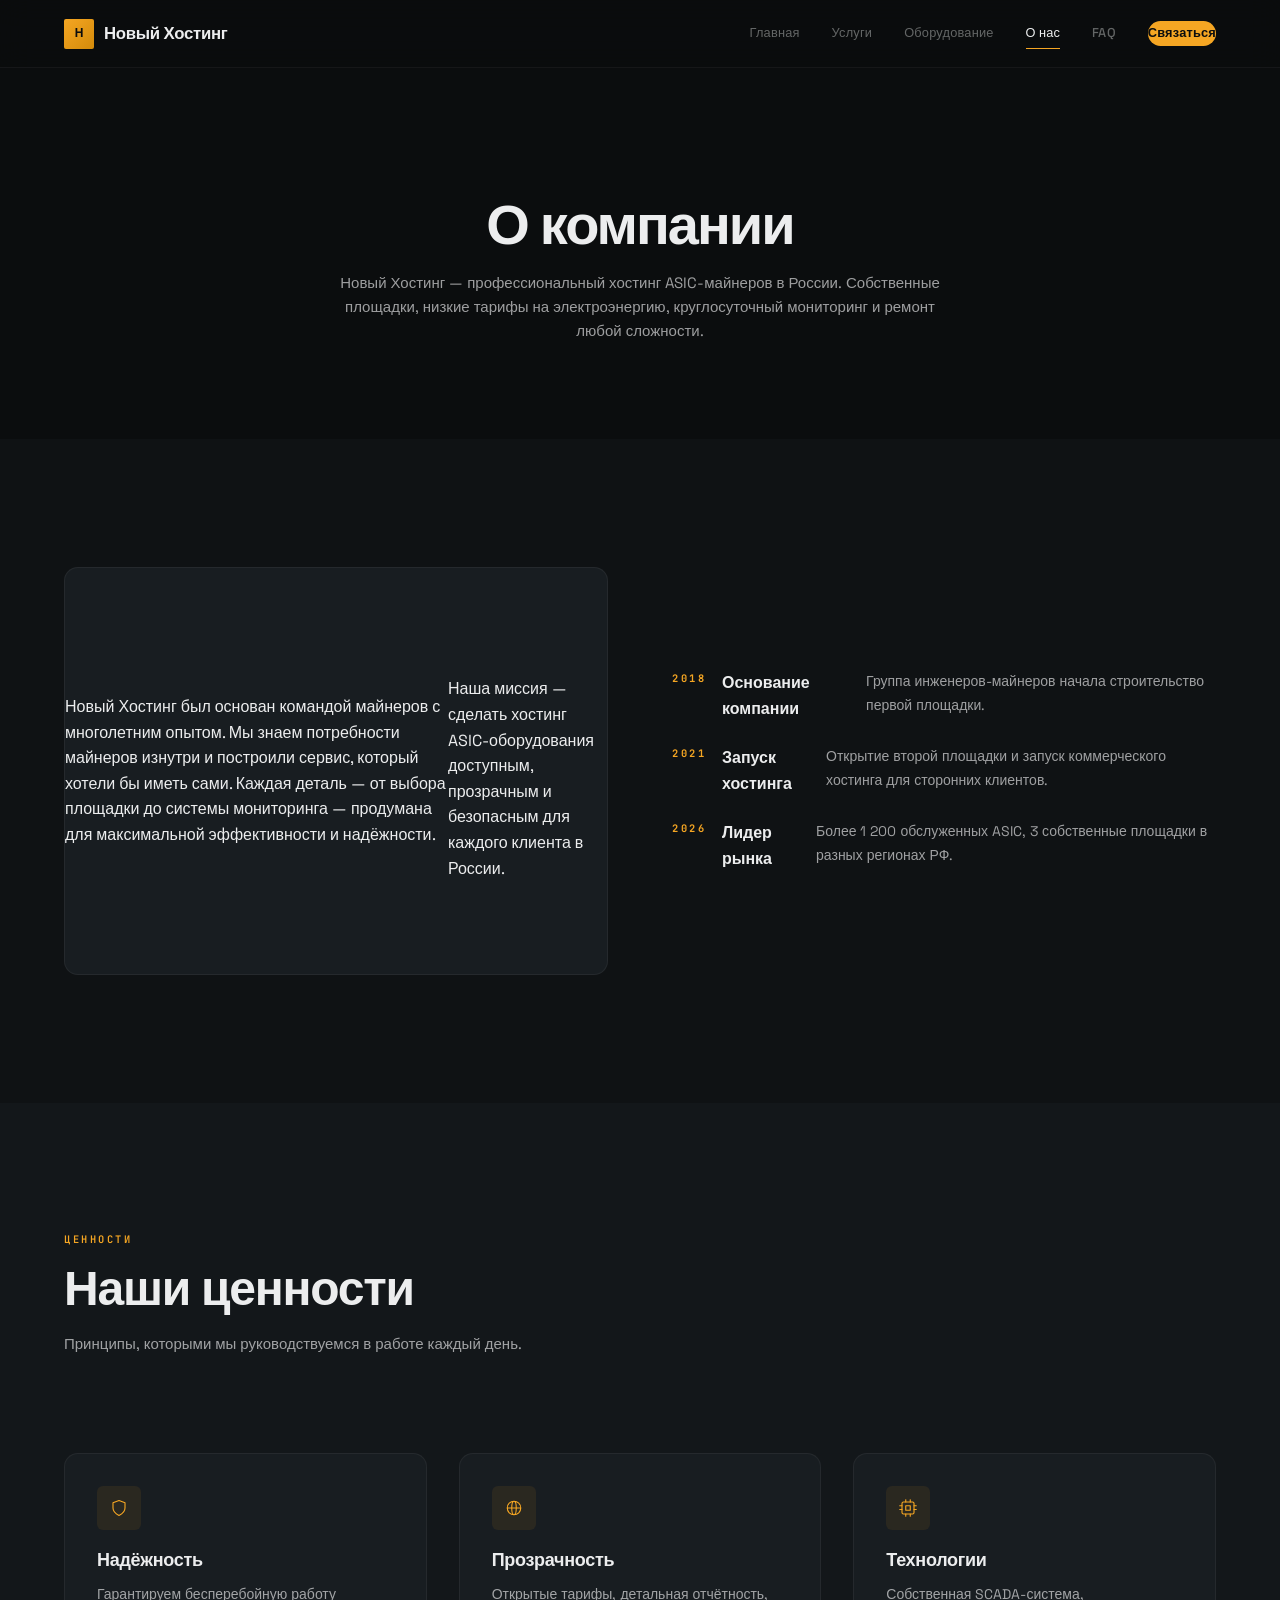
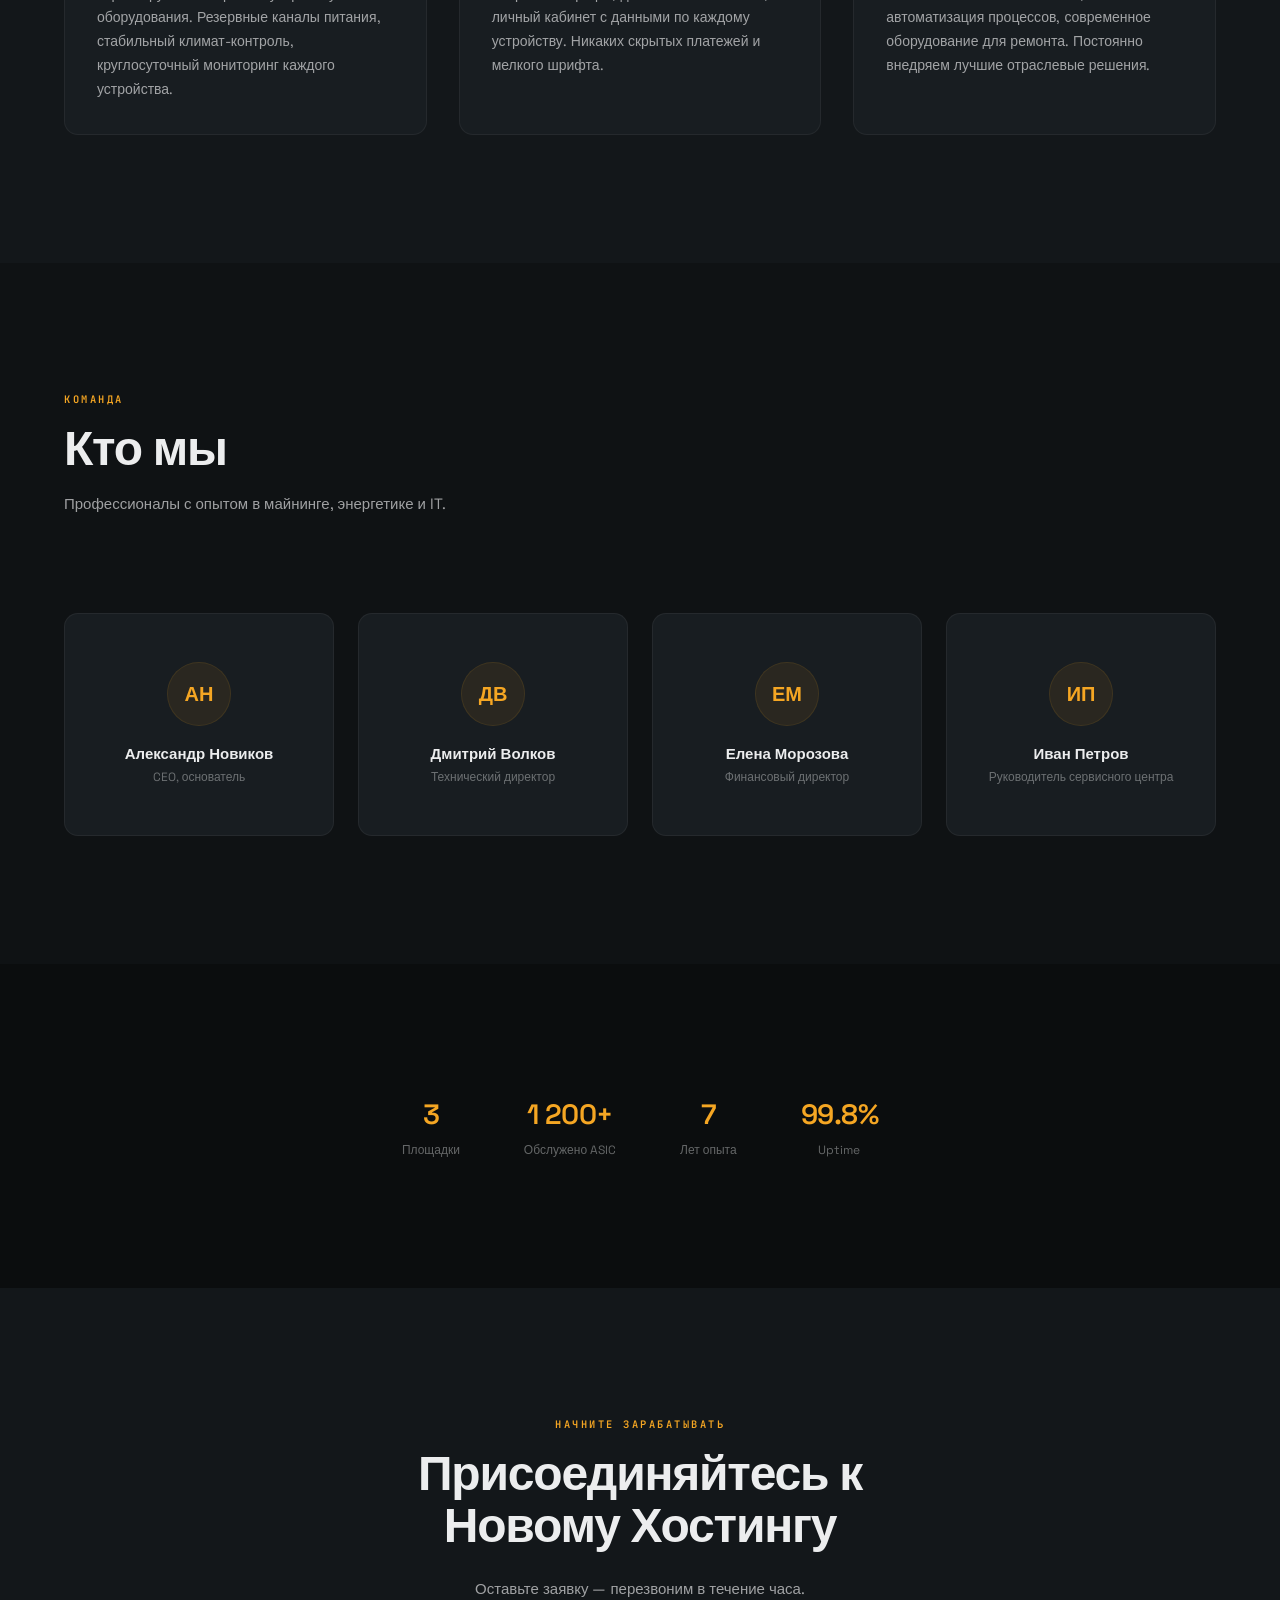
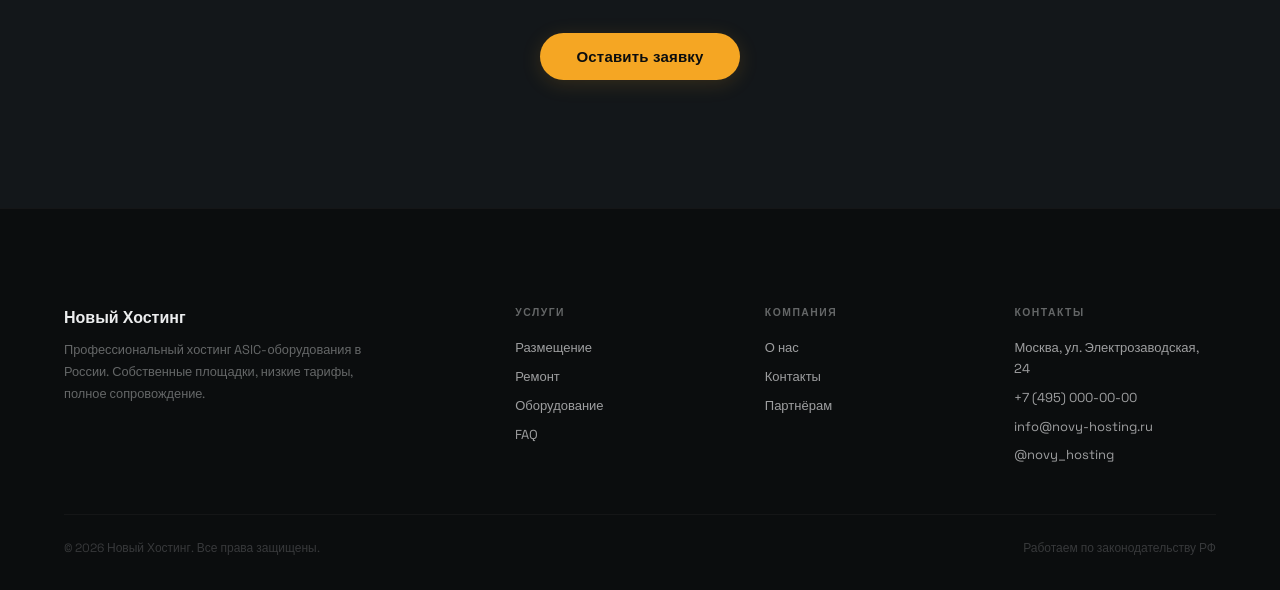
==== commit 66ab3651: "v2: Полный редизайн — премиум стиль, Space Grotesk, анимации, SVG иконки" ====
--- a/about.html
+++ b/about.html
@@ -3,29 +3,27 @@
 <head>
   <meta charset="UTF-8" />
   <meta name="viewport" content="width=device-width, initial-scale=1.0" />
-  <meta name="description" content="О компании Новый Хостинг — профессиональный хостинг ASIC-майнеров в России. История, ценности, команда и достижения." />
-  <meta name="keywords" content="Новый Хостинг, о компании, ASIC хостинг, майнинг, команда, ценности" />
-  <title>О компании | Новый Хостинг</title>
-  <link rel="icon" type="image/svg+xml" href="data:image/svg+xml,<svg xmlns='http://www.w3.org/2000/svg' viewBox='0 0 32 32'><rect width='32' height='32' rx='4' fill='%23F59E0B'/><text x='50%25' y='55%25' text-anchor='middle' font-family='system-ui' font-weight='bold' font-size='18' fill='%23020D13'>Н</text></svg>" />
+  <meta name="description" content="О компании Новый Хостинг — профессиональный хостинг ASIC-майнеров в России. Собственные площадки, ремонт, сопровождение." />
+  <title>О компании — Новый Хостинг</title>
   <link rel="stylesheet" href="css/style.css" />
+  <link rel="icon" type="image/svg+xml" href="data:image/svg+xml,<svg xmlns='http://www.w3.org/2000/svg' viewBox='0 0 32 32'><rect width='32' height='32' rx='2' fill='%23F5A623'/><text x='50%25' y='55%25' text-anchor='middle' font-family='system-ui' font-weight='bold' font-size='18' fill='%230B0D0E'>Н</text></svg>" />
 </head>
 <body>
 
-<!-- ==================== HEADER ==================== -->
+<!-- HEADER -->
 <header class="header" id="header">
   <div class="container">
-    <a href="index.html" class="header-logo">
-      <div class="logo-icon">Н</div>
+    <a href="index.html" class="logo">
+      <span class="logo-mark">Н</span>
       Новый Хостинг
     </a>
-    <nav class="header-nav" id="nav">
+    <nav class="nav" id="nav">
       <a href="index.html">Главная</a>
       <a href="services.html">Услуги</a>
       <a href="equipment.html">Оборудование</a>
       <a href="about.html" class="active">О нас</a>
       <a href="faq.html">FAQ</a>
-      <a href="contacts.html">Контакты</a>
-      <a href="contacts.html" class="header-cta">Связаться</a>
+      <a href="contacts.html" class="nav-cta">Связаться</a>
     </nav>
     <button class="menu-toggle" id="menuToggle" aria-label="Меню">
       <span></span><span></span><span></span>
@@ -33,254 +31,216 @@
   </div>
 </header>
 
-<!-- ==================== PAGE HERO ==================== -->
+<!-- PAGE HERO -->
 <section class="page-hero">
   <div class="container">
-    <div class="section-label">Наша история</div>
     <h1>О компании</h1>
-    <p>
-      Мы создали хостинг, которому доверяем сами. Узнайте, как начинался
-      «Новый Хостинг» и какие ценности лежат в основе нашей работы.
+    <p style="max-width:600px;margin:var(--space-md) auto 0">
+      Новый Хостинг — профессиональный хостинг ASIC-майнеров в России. 
+      Собственные площадки, низкие тарифы на электроэнергию, круглосуточный мониторинг 
+      и ремонт любой сложности.
     </p>
   </div>
 </section>
 
-<!-- ==================== ABOUT GRID ==================== -->
-<section class="section section-dark">
+<!-- ABOUT GRID -->
+<section class="section" id="about">
   <div class="container">
     <div class="about-grid">
       <div class="about-visual">
-        <div class="about-visual-placeholder">
-          <div class="icon">🏭</div>
-          <p>Собственный дата-центр —<br />более 2 500 м² технических площадей</p>
-        </div>
-      </div>
-      <div class="about-list">
-        <div class="about-item">
-          <div class="about-item-icon">📅</div>
-          <div>
-            <h3 class="about-item-title">Основание</h3>
-            <p class="about-item-text">
-              Компания основана в 2018 году командой инженеров с многолетним опытом 
-              в электроэнергетике и IT-инфраструктуре.
-            </p>
+        <p>
+          Новый Хостинг был основан командой майнеров с многолетним опытом. 
+          Мы знаем потребности майнеров изнутри и построили сервис, который 
+          хотели бы иметь сами. Каждая деталь — от выбора площадки до 
+          системы мониторинга — продумана для максимальной эффективности 
+          и надёжности.
+        </p>
+        <p style="margin-top:var(--space-md)">
+          Наша миссия — сделать хостинг ASIC-оборудования доступным, 
+          прозрачным и безопасным для каждого клиента в России.
+        </p>
+      </div>
+      <div>
+        <div class="about-list">
+          <div class="about-item">
+            <span class="section-label" style="color:var(--gold);font-weight:700">2018</span>
+            <h4>Основание компании</h4>
+            <p class="card-text">Группа инженеров-майнеров начала строительство первой площадки.</p>
           </div>
-        </div>
-        <div class="about-item">
-          <div class="about-item-icon">📈</div>
-          <div>
-            <h3 class="about-item-title">Рост и развитие</h3>
-            <p class="about-item-text">
-              За 6 лет мы развернули три собственные площадки в разных регионах РФ,
-              нарастив энергомощность до 2.5+ МВт и обслужив более 1 200 ASIC-устройств.
-            </p>
+          <div class="about-item">
+            <span class="section-label" style="color:var(--gold);font-weight:700">2021</span>
+            <h4>Запуск хостинга</h4>
+            <p class="card-text">Открытие второй площадки и запуск коммерческого хостинга для сторонних клиентов.</p>
           </div>
-        </div>
-        <div class="about-item">
-          <div class="about-item-icon">🎯</div>
-          <div>
-            <h3 class="about-item-title">Миссия</h3>
-            <p class="about-item-text">
-              Сделать майнинг доступным, безопасным и прозрачным для каждого. Мы берём 
-              на себя всю техническую часть, чтобы вы могли сосредоточиться на доходе.
-            </p>
+          <div class="about-item">
+            <span class="section-label" style="color:var(--gold);font-weight:700">2026</span>
+            <h4>Лидер рынка</h4>
+            <p class="card-text">Более 1 200 обслуженных ASIC, 3 собственные площадки в разных регионах РФ.</p>
           </div>
         </div>
-        <div class="about-item">
-          <div class="about-item-icon">🤝</div>
-          <div>
-            <h3 class="about-item-title">Партнёрство</h3>
-            <p class="about-item-text">
-              Сотрудничаем с ведущими производителями ASIC и поставщиками электроэнергии,
-              обеспечивая клиентам лучшие условия на рынке.
-            </p>
-          </div>
-        </div>
-      </div>
-    </div>
-  </div>
-</section>
-
-<!-- ==================== VALUES ==================== -->
-<section class="section" id="values">
+      </div>
+    </div>
+  </div>
+</section>
+
+<!-- VALUES -->
+<section class="section section-dark" id="values">
   <div class="container">
     <div class="section-header">
-      <div class="section-label">Ценности</div>
+      <span class="section-label">Ценности</span>
       <h2 class="section-title">Наши ценности</h2>
-      <p class="section-subtitle">
-        Принципы, которым мы не изменяем независимо от рыночной ситуации.
-      </p>
+      <p class="section-subtitle">Принципы, которыми мы руководствуемся в работе каждый день.</p>
     </div>
     <div class="grid-3">
-      <div class="card fade-in">
-        <div class="card-icon">🛡️</div>
+      <div class="card reveal">
+        <div class="card-icon">
+          <svg width="18" height="18" viewBox="0 0 24 24" fill="none" stroke="currentColor" stroke-width="1.5" stroke-linecap="round" stroke-linejoin="round">
+            <path d="M12 22s8-4 8-10V5l-8-3-8 3v7c0 6 8 10 8 10z"/>
+          </svg>
+        </div>
         <h3 class="card-title">Надёжность</h3>
-        <p class="card-text">
-          Гарантируем 99.8% uptime вашего оборудования. Круглосуточный мониторинг, 
-          резервные каналы питания и климат-контроль на каждой площадке.
-        </p>
-      </div>
-      <div class="card fade-in">
-        <div class="card-icon">🔍</div>
+        <p class="card-text">Гарантируем бесперебойную работу оборудования. Резервные каналы питания, стабильный климат-контроль, круглосуточный мониторинг каждого устройства.</p>
+      </div>
+      <div class="card reveal">
+        <div class="card-icon">
+          <svg width="18" height="18" viewBox="0 0 24 24" fill="none" stroke="currentColor" stroke-width="1.5" stroke-linecap="round" stroke-linejoin="round">
+            <path d="M21 12a9 9 0 01-9 9m9-9a9 9 0 00-9-9m9 9H3m9 9a9 9 0 01-9-9m9 9c1.657 0 3-4.03 3-9s-1.343-9-3-9m0 18c-1.657 0-3-4.03-3-9s1.343-9 3-9m-9 9a9 9 0 019-9"/>
+          </svg>
+        </div>
         <h3 class="card-title">Прозрачность</h3>
-        <p class="card-text">
-          Никаких скрытых комиссий. Полная отчётность через личный кабинет, 
-          ежедневные выплаты и открытые данные по каждому устройству.
-        </p>
-      </div>
-      <div class="card fade-in">
-        <div class="card-icon">⚙️</div>
+        <p class="card-text">Открытые тарифы, детальная отчётность, личный кабинет с данными по каждому устройству. Никаких скрытых платежей и мелкого шрифта.</p>
+      </div>
+      <div class="card reveal">
+        <div class="card-icon">
+          <svg width="18" height="18" viewBox="0 0 24 24" fill="none" stroke="currentColor" stroke-width="1.5" stroke-linecap="round" stroke-linejoin="round">
+            <rect x="4" y="4" width="16" height="16" rx="2" ry="2"/>
+            <rect x="9" y="9" width="6" height="6"/>
+            <line x1="9" y1="1" x2="9" y2="4"/>
+            <line x1="15" y1="1" x2="15" y2="4"/>
+            <line x1="9" y1="20" x2="9" y2="23"/>
+            <line x1="15" y1="20" x2="15" y2="23"/>
+            <line x1="20" y1="9" x2="23" y2="9"/>
+            <line x1="20" y1="14" x2="23" y2="14"/>
+            <line x1="1" y1="9" x2="4" y2="9"/>
+            <line x1="1" y1="14" x2="4" y2="14"/>
+          </svg>
+        </div>
         <h3 class="card-title">Технологии</h3>
-        <p class="card-text">
-          Используем современное охлаждение, SCADA-мониторинг и автоматизированные 
-          системы управления. Постоянно внедряем новые решения для повышения эффективности.
-        </p>
-      </div>
-    </div>
-  </div>
-</section>
-
-<!-- ==================== TEAM ==================== -->
-<section class="section section-dark" id="team">
+        <p class="card-text">Собственная SCADA-система, автоматизация процессов, современное оборудование для ремонта. Постоянно внедряем лучшие отраслевые решения.</p>
+      </div>
+    </div>
+  </div>
+</section>
+
+<!-- TEAM -->
+<section class="section" id="team">
   <div class="container">
     <div class="section-header">
-      <div class="section-label">Команда</div>
-      <h2 class="section-title">Руководители компании</h2>
-      <p class="section-subtitle">
-        Опытные профессионалы, которые обеспечивают безупречную работу каждого сервиса.
-      </p>
-    </div>
-    <div class="grid-4">
-      <div class="card fade-in">
-        <div class="card-icon">👤</div>
-        <h3 class="card-title">Александр Новиков</h3>
-        <p class="card-text" style="color: var(--accent); font-weight: 500; margin-bottom: var(--space-sm);">CEO</p>
-        <p class="card-text">
-          Основатель компании. Более 10 лет опыта в энергетике и управлении 
-          инфраструктурными проектами.
-        </p>
-      </div>
-      <div class="card fade-in">
-        <div class="card-icon">👤</div>
-        <h3 class="card-title">Дмитрий Волков</h3>
-        <p class="card-text" style="color: var(--accent); font-weight: 500; margin-bottom: var(--space-sm);">Технический директор</p>
-        <p class="card-text">
-          Отвечает за проектирование и эксплуатацию дата-центров. Специалист 
-          по системам охлаждения и электроснабжению.
-        </p>
-      </div>
-      <div class="card fade-in">
-        <div class="card-icon">👤</div>
-        <h3 class="card-title">Елена Морозова</h3>
-        <p class="card-text" style="color: var(--accent); font-weight: 500; margin-bottom: var(--space-sm);">Финансовый директор</p>
-        <p class="card-text">
-          Управление финансами и ценообразованием. Обеспечивает прозрачность 
-          тарифов и своевременность расчётов.
-        </p>
-      </div>
-      <div class="card fade-in">
-        <div class="card-icon">👤</div>
-        <h3 class="card-title">Иван Петров</h3>
-        <p class="card-text" style="color: var(--accent); font-weight: 500; margin-bottom: var(--space-sm);">Руководитель сервисного центра</p>
-        <p class="card-text">
-          Курирует ремонт и диагностику ASIC. Сертифицированный инженер 
-          с 8-летним опытом обслуживания майнингового оборудования.
-        </p>
-      </div>
-    </div>
-  </div>
-</section>
-
-<!-- ==================== STATS ==================== -->
-<section class="section" id="stats">
-  <div class="container text-center">
-    <div class="section-header">
-      <div class="section-label">Цифры</div>
-      <h2 class="section-title">Компания в цифрах</h2>
-      <p class="section-subtitle">
-        Результаты, которыми мы гордимся, и цели, к которым стремимся.
-      </p>
-    </div>
-    <div class="hero-stats" style="justify-content: center;">
-      <div>
-        <div class="hero-stat-value">2.5+ MW</div>
-        <div class="hero-stat-label">Энергомощность</div>
-      </div>
-      <div>
-        <div class="hero-stat-value">1 200+</div>
-        <div class="hero-stat-label">Обслуженных ASIC</div>
-      </div>
-      <div>
-        <div class="hero-stat-value">99.8%</div>
-        <div class="hero-stat-label">Uptime</div>
-      </div>
-      <div>
-        <div class="hero-stat-value">7 лет</div>
-        <div class="hero-stat-label">Опыт команды</div>
-      </div>
-    </div>
-  </div>
-</section>
-
-<!-- ==================== CTA ==================== -->
-<section class="section section-dark text-center">
-  <div class="container">
-    <div class="section-header">
-      <div class="section-label">Присоединяйтесь</div>
-      <h2 class="section-title">Станьте частью «Нового Хостинга»</h2>
-      <p class="section-subtitle" style="margin-bottom: var(--space-xl);">
-        Разместите своё оборудование на лучших условиях или присоединяйтесь 
-        к нашей команде профессионалов.
-      </p>
-      <a href="contacts.html" class="btn btn-primary btn-lg">Связаться с нами</a>
-    </div>
-  </div>
-</section>
-
-<!-- ==================== FOOTER ==================== -->
+      <span class="section-label">Команда</span>
+      <h2 class="section-title">Кто мы</h2>
+      <p class="section-subtitle">Профессионалы с опытом в майнинге, энергетике и IT.</p>
+    </div>
+    <div class="grid-4 team-grid">
+      <div class="card reveal">
+        <div class="team-avatar">АН</div>
+        <div class="team-name">Александр Новиков</div>
+        <div class="team-role">CEO, основатель</div>
+      </div>
+      <div class="card reveal">
+        <div class="team-avatar">ДВ</div>
+        <div class="team-name">Дмитрий Волков</div>
+        <div class="team-role">Технический директор</div>
+      </div>
+      <div class="card reveal">
+        <div class="team-avatar">ЕМ</div>
+        <div class="team-name">Елена Морозова</div>
+        <div class="team-role">Финансовый директор</div>
+      </div>
+      <div class="card reveal">
+        <div class="team-avatar">ИП</div>
+        <div class="team-name">Иван Петров</div>
+        <div class="team-role">Руководитель сервисного центра</div>
+      </div>
+    </div>
+  </div>
+</section>
+
+<!-- STATS BAR -->
+<section class="section section-deep" id="stats">
+  <div class="container">
+    <div class="stats-bar">
+      <div class="stat">
+        <div class="stat-n">3</div>
+        <div class="stat-l">Площадки</div>
+      </div>
+      <div class="stat">
+        <div class="stat-n">1 200+</div>
+        <div class="stat-l">Обслужено ASIC</div>
+      </div>
+      <div class="stat">
+        <div class="stat-n">7</div>
+        <div class="stat-l">Лет опыта</div>
+      </div>
+      <div class="stat">
+        <div class="stat-n">99.8%</div>
+        <div class="stat-l">Uptime</div>
+      </div>
+    </div>
+  </div>
+</section>
+
+<!-- CTA -->
+<section class="section section-dark tac">
+  <div class="container">
+    <span class="section-label">Начните зарабатывать</span>
+    <h2 class="section-title" style="max-width:600px;margin:0 auto var(--space-lg)">Присоединяйтесь к Новому Хостингу</h2>
+    <p class="section-subtitle" style="margin:0 auto var(--space-xl)">Оставьте заявку — перезвоним в течение часа.</p>
+    <a href="contacts.html" class="btn btn-gold btn-lg">Оставить заявку</a>
+  </div>
+</section>
+
+<!-- FOOTER -->
 <footer class="footer">
   <div class="container">
     <div class="footer-grid">
       <div>
         <div class="footer-brand">Новый Хостинг</div>
-        <p class="footer-desc">Профессиональный хостинг ASIC-оборудования в России. Собственные площадки, низкие тарифы и полное сопровождение.</p>
-      </div>
-      <div>
-        <h4 class="footer-heading">Услуги</h4>
-        <div class="footer-links">
-          <a href="services.html">Размещение ASIC</a>
-          <a href="services.html">Ремонт и обслуживание</a>
-          <a href="equipment.html">Продажа оборудования</a>
-          <a href="faq.html">Частые вопросы</a>
-        </div>
-      </div>
-      <div>
-        <h4 class="footer-heading">Компания</h4>
-        <div class="footer-links">
+        <p class="footer-desc">Профессиональный хостинг ASIC-оборудования в России. Собственные площадки, низкие тарифы, полное сопровождение.</p>
+      </div>
+      <div>
+        <div class="footer-h">Услуги</div>
+        <div class="footer-l">
+          <a href="services.html">Размещение</a>
+          <a href="services.html">Ремонт</a>
+          <a href="equipment.html">Оборудование</a>
+          <a href="faq.html">FAQ</a>
+        </div>
+      </div>
+      <div>
+        <div class="footer-h">Компания</div>
+        <div class="footer-l">
           <a href="about.html">О нас</a>
           <a href="contacts.html">Контакты</a>
           <a href="about.html">Партнёрам</a>
-          <a href="about.html">Вакансии</a>
-        </div>
-      </div>
-      <div>
-        <h4 class="footer-heading">Контакты</h4>
-        <div class="footer-links">
+        </div>
+      </div>
+      <div>
+        <div class="footer-h">Контакты</div>
+        <div class="footer-l">
           <a href="contacts.html">Москва, ул. Электрозаводская, 24</a>
           <a href="contacts.html">+7 (495) 000-00-00</a>
           <a href="contacts.html">info@novy-hosting.ru</a>
-          <a href="contacts.html">Telegram: @novy_hosting</a>
-        </div>
-      </div>
-    </div>
-    <div class="footer-bottom">
-      <span>© 2026 Новый Хостинг. Все права защищены.</span>
-      <span>Работаем в соответствии с законодательством РФ</span>
+          <a href="contacts.html">@novy_hosting</a>
+        </div>
+      </div>
+    </div>
+    <div class="footer-b">
+      <span>&copy; 2026 Новый Хостинг. Все права защищены.</span>
+      <span>Работаем по законодательству РФ</span>
     </div>
   </div>
 </footer>
 
-<!-- ==================== JS ==================== -->
 <script src="js/main.js"></script>
 </body>
 </html>
--- a/css/style.css
+++ b/css/style.css
@@ -1,59 +1,48 @@
-/* ========================================
-   НОВЫЙ ХОСТИНГ — Mining Hosting Design System
-   Dark industrial + gold accent
-   Inspired by NVIDIA + Linear
-   ======================================== */
-
-/* ---------- FONTS ---------- */
-@import url('https://fonts.googleapis.com/css2?family=Inter:wght@300;400;500;600;700;800&family=JetBrains+Mono:wght@400;500;600&display=swap');
-
-/* ---------- CSS VARIABLES ---------- */
+/* =============================================
+   НОВЫЙ ХОСТИНГ — Design System v2
+   Top-Design: Premium mining hosting
+   Font: Space Grotesk (Google Fonts)
+   Palette: Near-black + warm gold accent
+   ============================================= */
+
+@import url('https://fonts.googleapis.com/css2?family=Space+Grotesk:wght@300;400;500;600;700&family=JetBrains+Mono:wght@400;500;600&display=swap');
+
 :root {
-  /* Backgrounds */
-  --bg-primary: #020D13;
-  --bg-secondary: #05141E;
-  --bg-tertiary: #0A1E2C;
-  --bg-card: #0D2636;
-  --bg-card-hover: #122F42;
-  --bg-elevated: #153348;
-
-  /* Text */
-  --text-primary: #EEF2F6;
-  --text-secondary: #9BB5C8;
-  --text-tertiary: #5E7D94;
-  --text-muted: #3A5A72;
-
-  /* Brand — Gold/Orange energy accent */
-  --accent: #F59E0B;
-  --accent-light: #FBBF24;
-  --accent-dark: #D97706;
-  --accent-dim: rgba(245, 158, 11, 0.08);
-  --accent-glow: rgba(245, 158, 11, 0.3);
+  /* Background */
+  --bg-deep: #0B0D0E;
+  --bg-body: #0F1214;
+  --bg-section: #13171A;
+  --bg-card: #181D21;
+  --bg-card-hover: #1E2428;
+  --bg-elevated: #22292E;
+
+  /* Text — warm off-white */
+  --text-primary: #ECEDEE;
+  --text-secondary: rgba(236, 237, 238, 0.65);
+  --text-tertiary: rgba(236, 237, 238, 0.40);
+  --text-muted: rgba(236, 237, 238, 0.20);
+
+  /* Gold accent — energy, hash, bitcoin */
+  --gold: #F5A623;
+  --gold-light: #FFB840;
+  --gold-dark: #D48B0A;
+  --gold-glow: rgba(245, 166, 35, 0.15);
+  --gold-glow-intense: rgba(245, 166, 35, 0.30);
 
   /* Status */
-  --success: #10B981;
-  --danger: #EF4444;
-  --info: #3B82F6;
-
-  /* Borders */
-  --border-subtle: rgba(155, 181, 200, 0.08);
-  --border-default: rgba(155, 181, 200, 0.12);
-  --border-strong: rgba(155, 181, 200, 0.18);
-
-  /* Shadows */
-  --shadow-sm: 0 1px 2px rgba(0, 0, 0, 0.3);
-  --shadow-md: 0 4px 12px rgba(0, 0, 0, 0.4);
-  --shadow-lg: 0 8px 32px rgba(0, 0, 0, 0.5);
-  --shadow-card: 0 4px 20px rgba(0, 0, 0, 0.4), 0 0 0 1px var(--border-default);
-  --shadow-accent: 0 0 20px var(--accent-glow);
+  --green: #34D399;
+  --red: #F87171;
 
   /* Typography */
-  --font-sans: 'Inter', system-ui, -apple-system, sans-serif;
-  --font-mono: 'JetBrains Mono', ui-monospace, monospace;
-  --radius-sm: 4px;
-  --radius-md: 8px;
-  --radius-lg: 12px;
-  --radius-xl: 16px;
+  --font-display: 'Space Grotesk', sans-serif;
+  --font-body: 'Space Grotesk', sans-serif;
+  --font-mono: 'JetBrains Mono', monospace;
+
+  /* Radius */
+  --radius-sm: 2px;
+  --radius-md: 6px;
+  --radius-lg: 10px;
+  --radius-xl: 14px;
 
   /* Spacing */
   --space-xs: 4px;
@@ -64,1168 +53,385 @@
   --space-2xl: 48px;
   --space-3xl: 64px;
   --space-4xl: 96px;
-
-  /* Sizing */
+  --space-5xl: 128px;
+
   --max-width: 1200px;
-  --header-height: 72px;
+  --header-h: 68px;
 }
 
 /* ---------- RESET ---------- */
-*,
-*::before,
-*::after {
-  margin: 0;
-  padding: 0;
-  box-sizing: border-box;
-}
-
-html {
-  scroll-behavior: smooth;
-  font-size: 16px;
-}
-
-body {
-  font-family: var(--font-sans);
-  background: var(--bg-primary);
-  color: var(--text-primary);
-  line-height: 1.6;
-  -webkit-font-smoothing: antialiased;
-  -moz-osx-font-smoothing: grayscale;
-  overflow-x: hidden;
-}
-
-a {
-  color: var(--text-primary);
-  text-decoration: none;
-  transition: color 0.2s;
-}
-
-a:hover {
-  color: var(--accent);
-}
-
-img {
-  max-width: 100%;
-  height: auto;
-}
-
-ul, ol {
-  list-style: none;
-}
-
-/* ---------- SCROLLBAR ---------- */
-::-webkit-scrollbar {
-  width: 6px;
-}
-::-webkit-scrollbar-track {
-  background: var(--bg-primary);
-}
-::-webkit-scrollbar-thumb {
-  background: var(--text-muted);
-  border-radius: 3px;
-}
-::-webkit-scrollbar-thumb:hover {
-  background: var(--text-tertiary);
-}
-
-/* ---------- SELECTION ---------- */
-::selection {
-  background: var(--accent);
-  color: var(--bg-primary);
-}
+*,*::before,*::after{margin:0;padding:0;box-sizing:border-box}
+html{scroll-behavior:smooth;font-size:16px;-webkit-font-smoothing:antialiased}
+body{font-family:var(--font-body);background:var(--bg-body);color:var(--text-primary);line-height:1.6;overflow-x:hidden}
+a{color:var(--text-primary);text-decoration:none;transition:color .25s ease}
+a:hover{color:var(--gold)}
+img{max-width:100%;height:auto;display:block}
+ul,ol{list-style:none}
+::selection{background:var(--gold);color:#0B0D0E}
+
+/* Scrollbar */
+::-webkit-scrollbar{width:4px}
+::-webkit-scrollbar-track{background:var(--bg-deep)}
+::-webkit-scrollbar-thumb{background:var(--text-muted);border-radius:2px}
+
+/* ---------- LENIS SMOOTH SCROLL ---------- */
+html.lenis{height:auto}
+.lenis.lenis-smooth{scroll-behavior:auto}
+.lenis.lenis-smooth [data-lenis-prevent]{overscroll-behavior:contain}
 
 /* ---------- CONTAINER ---------- */
-.container {
-  width: 100%;
-  max-width: var(--max-width);
-  margin: 0 auto;
-  padding: 0 var(--space-lg);
-}
+.container{width:100%;max-width:var(--max-width);margin:0 auto;padding:0 var(--space-lg)}
 
 /* ---------- HEADER ---------- */
-.header {
-  position: fixed;
-  top: 0;
-  left: 0;
-  right: 0;
-  z-index: 1000;
-  height: var(--header-height);
-  background: rgba(2, 13, 19, 0.92);
-  backdrop-filter: blur(12px);
-  -webkit-backdrop-filter: blur(12px);
-  border-bottom: 1px solid var(--border-subtle);
-  transition: background 0.3s;
-}
-
-.header.scrolled {
-  background: rgba(2, 13, 19, 0.97);
-  border-bottom-color: var(--border-default);
-}
-
-.header .container {
-  display: flex;
-  align-items: center;
-  justify-content: space-between;
-  height: 100%;
-}
-
-.header-logo {
-  display: flex;
-  align-items: center;
-  gap: var(--space-sm);
-  font-weight: 700;
-  font-size: 1.25rem;
-  color: var(--text-primary);
-  letter-spacing: -0.5px;
-}
-
-.header-logo .logo-icon {
-  width: 36px;
-  height: 36px;
-  background: linear-gradient(135deg, var(--accent), var(--accent-dark));
-  border-radius: var(--radius-sm);
-  display: flex;
-  align-items: center;
-  justify-content: center;
-  font-size: 1rem;
-  font-weight: 800;
-  color: var(--bg-primary);
-}
-
-.header-nav {
-  display: flex;
-  align-items: center;
-  gap: var(--space-xl);
-}
-
-.header-nav a {
-  font-size: 0.875rem;
-  font-weight: 500;
-  color: var(--text-secondary);
-  position: relative;
-  padding: var(--space-xs) 0;
-  transition: color 0.2s;
-}
-
-.header-nav a::after {
-  content: '';
-  position: absolute;
-  bottom: -2px;
-  left: 0;
-  width: 0;
-  height: 2px;
-  background: var(--accent);
-  transition: width 0.3s;
-}
-
-.header-nav a:hover,
-.header-nav a.active {
-  color: var(--text-primary);
-}
-
-.header-nav a:hover::after,
-.header-nav a.active::after {
-  width: 100%;
-}
-
-.header-cta {
-  background: var(--accent);
-  color: var(--bg-primary) !important;
-  padding: var(--space-sm) var(--space-lg) !important;
-  border-radius: var(--radius-md);
-  font-weight: 600 !important;
-  font-size: 0.875rem !important;
-  transition: background 0.2s, transform 0.2s;
-}
-
-.header-cta:hover {
-  background: var(--accent-light) !important;
-  transform: translateY(-1px);
-  color: var(--bg-primary) !important;
-}
-
-.header-cta::after {
-  display: none !important;
-}
-
-/* Mobile menu toggle */
-.menu-toggle {
-  display: none;
-  flex-direction: column;
-  gap: 5px;
-  cursor: pointer;
-  padding: var(--space-sm);
-  background: none;
-  border: none;
-}
-
-.menu-toggle span {
-  width: 24px;
-  height: 2px;
-  background: var(--text-primary);
-  border-radius: 2px;
-  transition: transform 0.3s, opacity 0.3s;
-}
+.header{
+  position:fixed;top:0;left:0;right:0;z-index:1000;
+  height:var(--header-h);
+  background:rgba(11,13,14,.85);
+  backdrop-filter:blur(16px) saturate(1.4);
+  -webkit-backdrop-filter:blur(16px) saturate(1.4);
+  border-bottom:1px solid rgba(236,237,238,.05);
+  transition:background .4s ease,border-color .4s ease;
+}
+.header.scrolled{
+  background:rgba(11,13,14,.95);
+  border-bottom-color:rgba(236,237,238,.08);
+}
+.header .container{
+  display:flex;align-items:center;justify-content:space-between;height:100%;
+}
+.logo{
+  display:flex;align-items:center;gap:10px;
+  font-family:var(--font-display);font-weight:600;font-size:1.05rem;
+  letter-spacing:-.3px;color:var(--text-primary);
+}
+.logo-mark{
+  width:30px;height:30px;
+  background:linear-gradient(135deg,var(--gold),var(--gold-dark));
+  border-radius:var(--radius-sm);
+  display:flex;align-items:center;justify-content:center;
+  font-size:.75rem;font-weight:700;color:#0B0D0E;
+}
+.nav{display:flex;align-items:center;gap:var(--space-xl)}
+.nav a{
+  font-size:.8rem;font-weight:500;
+  color:var(--text-tertiary);letter-spacing:.2px;
+  position:relative;padding:2px 0;
+  transition:color .3s ease;
+}
+.nav a::after{
+  content:'';position:absolute;bottom:-3px;left:0;
+  width:0;height:1px;background:var(--gold);
+  transition:width .4s cubic-bezier(.16,1,.3,1);
+}
+.nav a:hover,.nav a.active{color:var(--text-primary)}
+.nav a:hover::after,.nav a.active::after{width:100%}
+.nav-cta{
+  background:var(--gold);color:#0B0D0E!important;padding:8px 20px;
+  border-radius:100px;font-weight:600!important;font-size:.8rem!important;
+  transition:background .3s ease,transform .3s ease!important;
+}
+.nav-cta:hover{background:var(--gold-light);transform:translateY(-1px);color:#0B0D0E!important}
+.nav-cta::after{display:none!important}
+
+.menu-toggle{display:none;flex-direction:column;gap:5px;cursor:pointer;background:none;border:none;padding:8px}
+.menu-toggle span{width:22px;height:1.5px;background:var(--text-primary);border-radius:1px;transition:transform .3s ease,opacity .3s ease}
 
 /* ---------- BUTTONS ---------- */
-.btn {
-  display: inline-flex;
-  align-items: center;
-  gap: var(--space-sm);
-  padding: 12px 24px;
-  border-radius: var(--radius-md);
-  font-family: var(--font-sans);
-  font-size: 0.9375rem;
-  font-weight: 600;
-  cursor: pointer;
-  transition: all 0.25s;
-  border: none;
-  text-decoration: none;
-  line-height: 1;
-}
-
-.btn-primary {
-  background: var(--accent);
-  color: var(--bg-primary);
-  box-shadow: 0 4px 14px var(--accent-glow);
-}
-
-.btn-primary:hover {
-  background: var(--accent-light);
-  transform: translateY(-2px);
-  box-shadow: 0 6px 20px var(--accent-glow);
-  color: var(--bg-primary);
-}
-
-.btn-secondary {
-  background: transparent;
-  color: var(--text-primary);
-  border: 1px solid var(--border-default);
-}
-
-.btn-secondary:hover {
-  border-color: var(--accent);
-  color: var(--accent);
-  transform: translateY(-2px);
-}
-
-.btn-lg {
-  padding: 16px 32px;
-  font-size: 1.0625rem;
-}
-
-.btn-sm {
-  padding: 8px 16px;
-  font-size: 0.8125rem;
-}
-
-/* ---------- SECTIONS ---------- */
-.section {
-  padding: var(--space-4xl) 0;
-}
-
-.section-dark {
-  background: var(--bg-secondary);
-}
-
-.section-header {
-  text-align: center;
-  margin-bottom: var(--space-3xl);
-}
-
-.section-label {
-  display: inline-block;
-  font-family: var(--font-mono);
-  font-size: 0.75rem;
-  font-weight: 600;
-  text-transform: uppercase;
-  letter-spacing: 2px;
-  color: var(--accent);
-  margin-bottom: var(--space-md);
-}
-
-.section-title {
-  font-size: 2.5rem;
-  font-weight: 700;
-  letter-spacing: -1px;
-  line-height: 1.15;
-  margin-bottom: var(--space-md);
-  color: var(--text-primary);
-}
-
-.section-subtitle {
-  font-size: 1.125rem;
-  color: var(--text-secondary);
-  max-width: 640px;
-  margin: 0 auto;
-  line-height: 1.7;
-}
-
-/* ---------- GRID SYSTEMS ---------- */
-.grid-2 {
-  display: grid;
-  grid-template-columns: 1fr 1fr;
-  gap: var(--space-2xl);
-}
-
-.grid-3 {
-  display: grid;
-  grid-template-columns: 1fr 1fr 1fr;
-  gap: var(--space-xl);
-}
-
-.grid-4 {
-  display: grid;
-  grid-template-columns: 1fr 1fr 1fr 1fr;
-  gap: var(--space-lg);
-}
-
-/* ---------- CARDS ---------- */
-.card {
-  background: var(--bg-card);
-  border: 1px solid var(--border-default);
-  border-radius: var(--radius-lg);
-  padding: var(--space-xl);
-  transition: all 0.3s;
-  position: relative;
-  overflow: hidden;
-}
-
-.card::before {
-  content: '';
-  position: absolute;
-  top: 0;
-  left: 0;
-  right: 0;
-  height: 2px;
-  background: linear-gradient(90deg, transparent, var(--accent), transparent);
-  opacity: 0;
-  transition: opacity 0.3s;
-}
-
-.card:hover {
-  border-color: var(--accent-dim);
-  transform: translateY(-4px);
-  box-shadow: var(--shadow-card);
-  background: var(--bg-card-hover);
-}
-
-.card:hover::before {
-  opacity: 1;
-}
-
-.card-icon {
-  width: 48px;
-  height: 48px;
-  background: var(--accent-dim);
-  border-radius: var(--radius-md);
-  display: flex;
-  align-items: center;
-  justify-content: center;
-  font-size: 1.25rem;
-  margin-bottom: var(--space-md);
-  color: var(--accent);
-}
-
-.card-title {
-  font-size: 1.25rem;
-  font-weight: 600;
-  margin-bottom: var(--space-sm);
-  letter-spacing: -0.3px;
-}
-
-.card-text {
-  font-size: 0.9375rem;
-  color: var(--text-secondary);
-  line-height: 1.7;
-}
-
-.card-price {
-  font-size: 2rem;
-  font-weight: 700;
-  color: var(--accent);
-  letter-spacing: -1px;
-  margin-bottom: var(--space-sm);
-}
-
-.card-price span {
-  font-size: 0.875rem;
-  font-weight: 400;
-  color: var(--text-tertiary);
-}
-
-.card-features {
-  margin-top: var(--space-md);
-}
-
-.card-features li {
-  font-size: 0.875rem;
-  color: var(--text-secondary);
-  padding: var(--space-xs) 0;
-  display: flex;
-  align-items: center;
-  gap: var(--space-sm);
-}
-
-.card-features li::before {
-  content: '✓';
-  color: var(--accent);
-  font-weight: 700;
-  font-size: 0.8125rem;
-}
+.btn{
+  display:inline-flex;align-items:center;gap:8px;
+  padding:12px 28px;border-radius:100px;
+  font-family:var(--font-display);font-size:.875rem;font-weight:600;
+  cursor:pointer;transition:all .4s cubic-bezier(.16,1,.3,1);
+  border:none;text-decoration:none;line-height:1;
+  letter-spacing:.2px;
+}
+.btn-gold{background:var(--gold);color:#0B0D0E;box-shadow:0 4px 20px var(--gold-glow)}
+.btn-gold:hover{background:var(--gold-light);transform:translateY(-2px);box-shadow:0 6px 28px var(--gold-glow-intense);color:#0B0D0E}
+.btn-ghost{background:transparent;color:var(--text-primary);border:1px solid rgba(236,237,238,.12)}
+.btn-ghost:hover{border-color:var(--gold);color:var(--gold);transform:translateY(-2px)}
+.btn-lg{padding:16px 36px;font-size:.9375rem}
+.btn-sm{padding:8px 18px;font-size:.8rem}
+
+/* ---------- SECTION ---------- */
+.section{padding:var(--space-5xl) 0}
+.section-dark{background:var(--bg-section)}
+.section-deep{background:var(--bg-deep)}
+.section-header{margin-bottom:var(--space-4xl)}
+.section-label{
+  font-family:var(--font-mono);font-size:.65rem;font-weight:600;
+  text-transform:uppercase;letter-spacing:2.5px;color:var(--gold);
+  margin-bottom:var(--space-md);display:block;
+}
+.section-title{
+  font-family:var(--font-display);font-size:3rem;font-weight:600;
+  letter-spacing:-1.2px;line-height:1.08;color:var(--text-primary);
+  margin-bottom:var(--space-md);
+}
+.section-subtitle{
+  font-size:.9375rem;color:var(--text-secondary);line-height:1.7;
+  max-width:560px;
+}
+
+/* ---------- GRID ---------- */
+.grid-2{display:grid;grid-template-columns:1fr 1fr;gap:var(--space-2xl)}
+.grid-3{display:grid;grid-template-columns:1fr 1fr 1fr;gap:var(--space-xl)}
+.grid-4{display:grid;grid-template-columns:1fr 1fr 1fr 1fr;gap:var(--space-lg)}
 
 /* ---------- HERO ---------- */
-.hero {
-  min-height: 100vh;
-  display: flex;
-  align-items: center;
-  position: relative;
-  overflow: hidden;
-  padding-top: var(--header-height);
-}
-
-.hero-bg {
-  position: absolute;
-  inset: 0;
-  z-index: 0;
-}
-
-.hero-bg-grid {
-  position: absolute;
-  inset: 0;
-  background-image:
-    linear-gradient(rgba(155, 181, 200, 0.03) 1px, transparent 1px),
-    linear-gradient(90deg, rgba(155, 181, 200, 0.03) 1px, transparent 1px);
-  background-size: 60px 60px;
-}
-
-.hero-bg-glow {
-  position: absolute;
-  top: -30%;
-  right: -20%;
-  width: 600px;
-  height: 600px;
-  background: radial-gradient(circle, rgba(245, 158, 11, 0.08) 0%, transparent 70%);
-  border-radius: 50%;
-  pointer-events: none;
-}
-
-.hero-bg-glow-2 {
-  position: absolute;
-  bottom: -30%;
-  left: -20%;
-  width: 500px;
-  height: 500px;
-  background: radial-gradient(circle, rgba(59, 130, 246, 0.05) 0%, transparent 70%);
-  border-radius: 50%;
-  pointer-events: none;
-}
-
-.hero-content {
-  position: relative;
-  z-index: 1;
-  max-width: 800px;
-}
-
-.hero-tag {
-  display: inline-flex;
-  align-items: center;
-  gap: var(--space-sm);
-  background: var(--accent-dim);
-  border: 1px solid rgba(245, 158, 11, 0.15);
-  padding: 6px 14px;
-  border-radius: 100px;
-  font-size: 0.8125rem;
-  font-weight: 500;
-  color: var(--accent);
-  margin-bottom: var(--space-xl);
-}
-
-.hero-tag-dot {
-  width: 6px;
-  height: 6px;
-  background: var(--accent);
-  border-radius: 50%;
-  animation: pulse-dot 2s infinite;
-}
-
-@keyframes pulse-dot {
-  0%, 100% { opacity: 1; }
-  50% { opacity: 0.4; }
-}
-
-.hero h1 {
-  font-size: 4rem;
-  font-weight: 800;
-  letter-spacing: -2px;
-  line-height: 1.05;
-  margin-bottom: var(--space-lg);
-}
-
-.hero h1 .highlight {
-  background: linear-gradient(135deg, var(--accent), var(--accent-light));
-  -webkit-background-clip: text;
-  -webkit-text-fill-color: transparent;
-  background-clip: text;
-}
-
-.hero p {
-  font-size: 1.1875rem;
-  color: var(--text-secondary);
-  line-height: 1.7;
-  max-width: 600px;
-  margin-bottom: var(--space-xl);
-}
-
-.hero-actions {
-  display: flex;
-  gap: var(--space-md);
-  align-items: center;
-  flex-wrap: wrap;
-}
-
-.hero-stats {
-  display: flex;
-  gap: var(--space-3xl);
-  margin-top: var(--space-3xl);
-  padding-top: var(--space-xl);
-  border-top: 1px solid var(--border-subtle);
-}
-
-.hero-stat-value {
-  font-size: 1.75rem;
-  font-weight: 700;
-  color: var(--text-primary);
-  letter-spacing: -1px;
-  font-variant-numeric: tabular-nums;
-}
-
-.hero-stat-label {
-  font-size: 0.8125rem;
-  color: var(--text-tertiary);
-  margin-top: var(--space-xs);
-}
-
-/* ---------- FEATURES / BENEFITS ---------- */
-.benefits-grid .card {
-  text-align: center;
-  padding: var(--space-2xl) var(--space-xl);
-}
-
-.benefits-grid .card-icon {
-  margin: 0 auto var(--space-md);
-}
+.hero{
+  min-height:100vh;display:flex;align-items:center;
+  position:relative;overflow:hidden;padding-top:var(--header-h);
+  background:var(--bg-deep);
+}
+.hero-bg{
+  position:absolute;inset:0;z-index:0;overflow:hidden;
+}
+.hero-grid{
+  position:absolute;inset:0;
+  background-image:linear-gradient(rgba(245,166,35,.02) 1px,transparent 1px),
+                   linear-gradient(90deg,rgba(245,166,35,.02) 1px,transparent 1px);
+  background-size:80px 80px;
+}
+.hero-glow-1{
+  position:absolute;top:-30%;right:-15%;
+  width:700px;height:700px;
+  background:radial-gradient(circle at center,rgba(245,166,35,.06) 0%,transparent 60%);
+  border-radius:50%;pointer-events:none;
+}
+.hero-glow-2{
+  position:absolute;bottom:-20%;left:-10%;
+  width:500px;height:500px;
+  background:radial-gradient(circle at center,rgba(52,211,153,.04) 0%,transparent 60%);
+  border-radius:50%;pointer-events:none;
+}
+.hero-content{position:relative;z-index:1;max-width:820px}
+.hero-badge{
+  display:inline-flex;align-items:center;gap:8px;
+  background:rgba(245,166,35,.08);border:1px solid rgba(245,166,35,.12);
+  padding:6px 16px;border-radius:100px;
+  font-size:.75rem;font-weight:500;color:var(--gold);
+  margin-bottom:var(--space-xl);
+}
+.hero-badge-dot{width:5px;height:5px;background:var(--gold);border-radius:50%;animation:pulse-dot 2s ease infinite}
+@keyframes pulse-dot{0%,100%{opacity:1}50%{opacity:.3}}
+.hero h1{
+  font-family:var(--font-display);font-size:4.5rem;font-weight:600;
+  letter-spacing:-2.5px;line-height:1;margin-bottom:var(--space-lg);
+  color:var(--text-primary);
+}
+.hero h1 .gold{background:linear-gradient(135deg,var(--gold-light),var(--gold));-webkit-background-clip:text;-webkit-text-fill-color:transparent;background-clip:text}
+.hero p{
+  font-size:1.0625rem;color:var(--text-secondary);line-height:1.7;
+  max-width:580px;margin-bottom:var(--space-xl);
+}
+.hero-actions{display:flex;gap:var(--space-md);flex-wrap:wrap}
+.hero-stats{
+  display:flex;gap:var(--space-3xl);margin-top:var(--space-3xl);
+  padding-top:var(--space-xl);border-top:1px solid rgba(236,237,238,.06);
+}
+.hero-stat-value{
+  font-family:var(--font-display);font-size:1.5rem;font-weight:600;
+  color:var(--text-primary);letter-spacing:-.5px;
+}
+.hero-stat-label{font-size:.75rem;color:var(--text-tertiary);margin-top:4px}
+
+/* ---------- CARDS (elevated) ---------- */
+.card{
+  background:var(--bg-card);border:1px solid rgba(236,237,238,.06);
+  border-radius:var(--radius-xl);padding:var(--space-xl);
+  transition:all .5s cubic-bezier(.16,1,.3,1);position:relative;overflow:hidden;
+}
+.card::before{
+  content:'';position:absolute;top:0;left:0;right:0;height:1px;
+  background:linear-gradient(90deg,transparent,var(--gold),transparent);
+  opacity:0;transition:opacity .4s ease;
+}
+.card:hover::before{opacity:1}
+.card:hover{
+  border-color:rgba(245,166,35,.12);transform:translateY(-3px);
+  box-shadow:0 8px 32px rgba(0,0,0,.5);background:var(--bg-card-hover);
+}
+.card-icon{
+  width:44px;height:44px;
+  background:rgba(245,166,35,.08);border-radius:var(--radius-md);
+  display:flex;align-items:center;justify-content:center;margin-bottom:var(--space-md);
+  color:var(--gold);font-size:.9rem;
+}
+.card-title{
+  font-family:var(--font-display);font-size:1.125rem;font-weight:600;
+  margin-bottom:var(--space-sm);letter-spacing:-.3px;
+}
+.card-text{font-size:.875rem;color:var(--text-secondary);line-height:1.7}
 
 /* ---------- PRICING ---------- */
-.pricing-grid .card {
-  text-align: center;
-}
-
-.pricing-grid .card.featured {
-  border-color: var(--accent);
-  background: linear-gradient(180deg, rgba(245, 158, 11, 0.05), var(--bg-card));
-  position: relative;
-}
-
-.pricing-grid .card.featured::before {
-  opacity: 1;
-}
-
-.pricing-badge {
-  position: absolute;
-  top: -12px;
-  left: 50%;
-  transform: translateX(-50%);
-  background: var(--accent);
-  color: var(--bg-primary);
-  font-size: 0.75rem;
-  font-weight: 700;
-  padding: 4px 16px;
-  border-radius: 100px;
-  letter-spacing: 0.5px;
-  text-transform: uppercase;
-}
-
-.pricing-grid .btn {
-  width: 100%;
-  justify-content: center;
-  margin-top: var(--space-lg);
-}
+.pricing-grid .card{text-align:center;padding:var(--space-2xl) var(--space-xl)}
+.pricing-grid .card.featured{
+  border-color:rgba(245,166,35,.2);
+  background:linear-gradient(180deg,rgba(245,166,35,.04),var(--bg-card));
+}
+.pricing-grid .card.featured::before{opacity:1}
+.price{font-family:var(--font-display);font-size:2.5rem;font-weight:600;color:var(--gold);letter-spacing:-1px;margin-bottom:4px}
+.price span{font-size:.875rem;font-weight:400;color:var(--text-tertiary);letter-spacing:0}
+.price-label{font-size:.75rem;color:var(--text-tertiary);margin-bottom:var(--space-lg)}
+.features{margin-top:var(--space-lg)}
+.features li{
+  font-size:.8125rem;color:var(--text-secondary);
+  padding:5px 0;display:flex;align-items:center;gap:10px;
+}
+.features li::before{content:'+';color:var(--gold);font-weight:600;font-size:.875rem}
+.pricing-badge{
+  position:absolute;top:-11px;left:50%;transform:translateX(-50%);
+  background:var(--gold);color:#0B0D0E;font-size:.65rem;font-weight:700;
+  padding:4px 16px;border-radius:100px;letter-spacing:1px;text-transform:uppercase;
+}
+
+/* ---------- STEPS ---------- */
+.steps{display:grid;grid-template-columns:repeat(4,1fr);gap:var(--space-xl);position:relative}
+.step{text-align:center;position:relative}
+.step-num{
+  width:64px;height:64px;
+  background:var(--bg-card);border:1.5px solid rgba(236,237,238,.08);
+  border-radius:50%;display:flex;align-items:center;justify-content:center;
+  margin:0 auto var(--space-md);position:relative;z-index:1;
+  font-family:var(--font-display);font-size:1.125rem;font-weight:600;color:var(--gold);
+  transition:all .4s cubic-bezier(.16,1,.3,1);
+}
+.step:hover .step-num{border-color:var(--gold);background:rgba(245,166,35,.08);box-shadow:0 0 24px var(--gold-glow)}
+.step-title{font-family:var(--font-display);font-size:.9375rem;font-weight:600;margin-bottom:6px}
+.step-text{font-size:.8125rem;color:var(--text-tertiary);line-height:1.6}
+
+/* ---------- ABOUT ---------- */
+.about-grid{display:grid;grid-template-columns:1fr 1fr;gap:var(--space-3xl);align-items:center}
+.about-visual{
+  background:var(--bg-card);border-radius:var(--radius-xl);
+  border:1px solid rgba(236,237,238,.06);aspect-ratio:4/3;
+  display:flex;align-items:center;justify-content:center;
+  overflow:hidden;position:relative;
+}
+.about-plc{text-align:center;color:var(--text-tertiary);font-size:.8125rem}
+.about-list{display:flex;flex-direction:column;gap:var(--space-lg)}
+.about-item{display:flex;gap:var(--space-md)}
+.about-item-ic{width:36px;height:36px;background:rgba(245,166,35,.08);border-radius:var(--radius-md);display:flex;align-items:center;justify-content:center;color:var(--gold);font-size:.8rem;flex-shrink:0}
+.about-item-t{font-size:.9375rem;font-weight:600;margin-bottom:2px}
+.about-item-d{font-size:.8125rem;color:var(--text-tertiary);line-height:1.6}
 
 /* ---------- EQUIPMENT TABLE ---------- */
-.equipment-table {
-  width: 100%;
-  border-collapse: collapse;
-  background: var(--bg-card);
-  border-radius: var(--radius-lg);
-  overflow: hidden;
-  border: 1px solid var(--border-default);
-}
-
-.equipment-table thead {
-  background: var(--bg-tertiary);
-}
-
-.equipment-table th {
-  padding: var(--space-md) var(--space-lg);
-  text-align: left;
-  font-size: 0.75rem;
-  font-weight: 600;
-  text-transform: uppercase;
-  letter-spacing: 1px;
-  color: var(--text-tertiary);
-  border-bottom: 1px solid var(--border-default);
-}
-
-.equipment-table td {
-  padding: var(--space-md) var(--space-lg);
-  font-size: 0.9375rem;
-  color: var(--text-secondary);
-  border-bottom: 1px solid var(--border-subtle);
-}
-
-.equipment-table tr:last-child td {
-  border-bottom: none;
-}
-
-.equipment-table tr:hover td {
-  background: var(--bg-card-hover);
-}
-
-.equipment-table .model-name {
-  font-weight: 600;
-  color: var(--text-primary);
-}
-
-.equipment-table .hashrate {
-  color: var(--accent);
-  font-weight: 600;
-  font-family: var(--font-mono);
-  font-size: 0.8125rem;
-}
-
-/* ---------- PROCESS / STEPS ---------- */
-.steps {
-  display: grid;
-  grid-template-columns: repeat(4, 1fr);
-  gap: var(--space-xl);
-  position: relative;
-}
-
-.steps::before {
-  content: '';
-  position: absolute;
-  top: 36px;
-  left: 10%;
-  right: 10%;
-  height: 2px;
-  background: linear-gradient(90deg, 
-    var(--accent) 0%, var(--accent) 25%, 
-    var(--border-default) 25%, var(--border-default) 50%, 
-    var(--border-default) 50%, var(--border-default) 75%, 
-    var(--border-default) 75%, var(--border-default) 100%);
-  border: none;
-  display: block;
-}
-
-.step {
-  text-align: center;
-  position: relative;
-}
-
-.step-number {
-  width: 72px;
-  height: 72px;
-  background: var(--bg-card);
-  border: 2px solid var(--border-default);
-  border-radius: 50%;
-  display: flex;
-  align-items: center;
-  justify-content: center;
-  font-size: 1.5rem;
-  font-weight: 700;
-  color: var(--accent);
-  margin: 0 auto var(--space-lg);
-  position: relative;
-  z-index: 1;
-  transition: all 0.3s;
-}
-
-.step:hover .step-number {
-  border-color: var(--accent);
-  background: var(--accent-dim);
-  box-shadow: 0 0 20px var(--accent-glow);
-}
-
-.step.active .step-number {
-  border-color: var(--accent);
-  background: var(--accent);
-  color: var(--bg-primary);
-}
-
-.step-title {
-  font-size: 1.0625rem;
-  font-weight: 600;
-  margin-bottom: var(--space-sm);
-}
-
-.step-text {
-  font-size: 0.875rem;
-  color: var(--text-tertiary);
-  line-height: 1.6;
-}
+.eq-table{width:100%;border-collapse:collapse;background:var(--bg-card);border-radius:var(--radius-xl);overflow:hidden;border:1px solid rgba(236,237,238,.06)}
+.eq-table thead{background:var(--bg-section)}
+.eq-table th{padding:14px 20px;text-align:left;font-size:.65rem;font-weight:600;text-transform:uppercase;letter-spacing:1.5px;color:var(--text-tertiary);border-bottom:1px solid rgba(236,237,238,.06)}
+.eq-table td{padding:14px 20px;font-size:.875rem;color:var(--text-secondary);border-bottom:1px solid rgba(236,237,238,.04)}
+.eq-table tr:last-child td{border-bottom:none}
+.eq-table tr:hover td{background:rgba(245,166,35,.03)}
+.eq-table .model{font-weight:600;color:var(--text-primary)}
+.eq-table .hash{color:var(--gold);font-weight:600;font-family:var(--font-mono);font-size:.75rem}
 
 /* ---------- FAQ ---------- */
-.faq-list {
-  max-width: 800px;
-  margin: 0 auto;
-}
-
-.faq-item {
-  border-bottom: 1px solid var(--border-subtle);
-}
-
-.faq-question {
-  display: flex;
-  align-items: center;
-  justify-content: space-between;
-  padding: var(--space-lg) 0;
-  cursor: pointer;
-  font-size: 1.0625rem;
-  font-weight: 500;
-  transition: color 0.2s;
-  background: none;
-  border: none;
-  color: var(--text-primary);
-  width: 100%;
-  text-align: left;
-  font-family: var(--font-sans);
-}
-
-.faq-question:hover {
-  color: var(--accent);
-}
-
-.faq-question .faq-icon {
-  width: 24px;
-  height: 24px;
-  display: flex;
-  align-items: center;
-  justify-content: center;
-  transition: transform 0.3s;
-  flex-shrink: 0;
-  margin-left: var(--space-md);
-}
-
-.faq-item.open .faq-icon {
-  transform: rotate(45deg);
-}
-
-.faq-answer {
-  max-height: 0;
-  overflow: hidden;
-  transition: max-height 0.3s ease, padding 0.3s ease;
-  padding: 0;
-}
-
-.faq-item.open .faq-answer {
-  max-height: 300px;
-  padding-bottom: var(--space-lg);
-}
-
-.faq-answer p {
-  font-size: 0.9375rem;
-  color: var(--text-secondary);
-  line-height: 1.7;
-}
-
-/* ---------- ABOUT ---------- */
-.about-grid {
-  display: grid;
-  grid-template-columns: 1fr 1fr;
-  gap: var(--space-3xl);
-  align-items: center;
-}
-
-.about-visual {
-  position: relative;
-  background: var(--bg-tertiary);
-  border-radius: var(--radius-xl);
-  border: 1px solid var(--border-default);
-  aspect-ratio: 4 / 3;
-  display: flex;
-  align-items: center;
-  justify-content: center;
-  overflow: hidden;
-}
-
-.about-visual-placeholder {
-  text-align: center;
-  color: var(--text-tertiary);
-}
-
-.about-visual-placeholder .icon {
-  font-size: 3rem;
-  margin-bottom: var(--space-md);
-  opacity: 0.5;
-}
-
-.about-list {
-  display: flex;
-  flex-direction: column;
-  gap: var(--space-lg);
-}
-
-.about-item {
-  display: flex;
-  gap: var(--space-md);
-}
-
-.about-item-icon {
-  width: 40px;
-  height: 40px;
-  background: var(--accent-dim);
-  border-radius: var(--radius-md);
-  display: flex;
-  align-items: center;
-  justify-content: center;
-  font-size: 1rem;
-  color: var(--accent);
-  flex-shrink: 0;
-}
-
-.about-item-title {
-  font-size: 1rem;
-  font-weight: 600;
-  margin-bottom: var(--space-xs);
-}
-
-.about-item-text {
-  font-size: 0.875rem;
-  color: var(--text-tertiary);
-  line-height: 1.6;
-}
+.faq-list{max-width:720px;margin:0 auto}
+.faq-item{border-bottom:1px solid rgba(236,237,238,.06)}
+.faq-q{
+  display:flex;align-items:center;justify-content:space-between;
+  padding:var(--space-lg) 0;cursor:pointer;width:100%;text-align:left;
+  background:none;border:none;color:var(--text-primary);
+  font-family:var(--font-display);font-size:.9375rem;font-weight:500;
+  transition:color .25s ease;
+}
+.faq-q:hover{color:var(--gold)}
+.faq-q .plus{font-size:1.1rem;color:var(--text-tertiary);transition:transform .3s ease;flex-shrink:0;margin-left:var(--space-md)}
+.faq-item.open .plus{transform:rotate(45deg);color:var(--gold)}
+.faq-a{max-height:0;overflow:hidden;transition:max-height .4s cubic-bezier(.16,1,.3,1),padding .4s ease;padding:0}
+.faq-item.open .faq-a{max-height:300px;padding-bottom:var(--space-lg)}
+.faq-a p{font-size:.875rem;color:var(--text-secondary);line-height:1.7}
 
 /* ---------- CONTACT ---------- */
-.contact-grid {
-  display: grid;
-  grid-template-columns: 1fr 1fr;
-  gap: var(--space-3xl);
-}
-
-.contact-info-item {
-  display: flex;
-  gap: var(--space-md);
-  margin-bottom: var(--space-lg);
-}
-
-.contact-info-icon {
-  width: 44px;
-  height: 44px;
-  background: var(--accent-dim);
-  border-radius: var(--radius-md);
-  display: flex;
-  align-items: center;
-  justify-content: center;
-  font-size: 1.125rem;
-  color: var(--accent);
-  flex-shrink: 0;
-}
-
-.contact-info-title {
-  font-size: 0.9375rem;
-  font-weight: 600;
-  margin-bottom: var(--space-xs);
-}
-
-.contact-info-text {
-  font-size: 0.875rem;
-  color: var(--text-tertiary);
-  line-height: 1.6;
-}
-
-.contact-form {
-  background: var(--bg-card);
-  border: 1px solid var(--border-default);
-  border-radius: var(--radius-lg);
-  padding: var(--space-xl);
-}
-
-.form-group {
-  margin-bottom: var(--space-md);
-}
-
-.form-label {
-  display: block;
-  font-size: 0.8125rem;
-  font-weight: 500;
-  color: var(--text-secondary);
-  margin-bottom: var(--space-xs);
-}
-
-.form-input,
-.form-textarea {
-  width: 100%;
-  padding: 12px 16px;
-  background: var(--bg-primary);
-  border: 1px solid var(--border-default);
-  border-radius: var(--radius-md);
-  color: var(--text-primary);
-  font-family: var(--font-sans);
-  font-size: 0.9375rem;
-  transition: border-color 0.2s, box-shadow 0.2s;
-  outline: none;
-}
-
-.form-input:focus,
-.form-textarea:focus {
-  border-color: var(--accent);
-  box-shadow: 0 0 0 3px var(--accent-dim);
-}
-
-.form-textarea {
-  min-height: 120px;
-  resize: vertical;
-}
+.contact-grid{display:grid;grid-template-columns:1fr 1fr;gap:var(--space-3xl)}
+.ci-item{display:flex;gap:var(--space-md);margin-bottom:var(--space-lg)}
+.ci-ic{width:40px;height:40px;background:rgba(245,166,35,.08);border-radius:var(--radius-md);display:flex;align-items:center;justify-content:center;color:var(--gold);font-size:.9rem;flex-shrink:0}
+.ci-t{font-size:.875rem;font-weight:600;margin-bottom:2px}
+.ci-d{font-size:.8125rem;color:var(--text-tertiary);line-height:1.6}
+.cform{background:var(--bg-card);border:1px solid rgba(236,237,238,.06);border-radius:var(--radius-xl);padding:var(--space-xl)}
+.fg{margin-bottom:var(--space-md)}
+.fl{display:block;font-size:.75rem;font-weight:500;color:var(--text-secondary);margin-bottom:6px}
+.fi,.ft{width:100%;padding:12px 16px;background:var(--bg-deep);border:1px solid rgba(236,237,238,.08);border-radius:var(--radius-md);color:var(--text-primary);font-family:var(--font-body);font-size:.875rem;transition:border-color .25s ease,box-shadow .25s ease;outline:none}
+.fi:focus,.ft:focus{border-color:var(--gold);box-shadow:0 0 0 3px var(--gold-glow)}
+.ft{min-height:100px;resize:vertical}
+
+/* ---------- TEAM ---------- */
+.team-grid .card{text-align:center;padding:var(--space-2xl) var(--space-xl)}
+.team-avatar{
+  width:64px;height:64px;border-radius:50%;
+  background:rgba(245,166,35,.08);border:1.5px solid rgba(245,166,35,.1);
+  display:flex;align-items:center;justify-content:center;
+  margin:0 auto var(--space-md);font-family:var(--font-display);
+  font-size:1.25rem;font-weight:600;color:var(--gold);
+}
+.team-name{font-family:var(--font-display);font-size:.9375rem;font-weight:600;margin-bottom:2px}
+.team-role{font-size:.75rem;color:var(--text-tertiary)}
 
 /* ---------- FOOTER ---------- */
-.footer {
-  background: var(--bg-secondary);
-  border-top: 1px solid var(--border-subtle);
-  padding: var(--space-3xl) 0 var(--space-xl);
-}
-
-.footer-grid {
-  display: grid;
-  grid-template-columns: 2fr 1fr 1fr 1fr;
-  gap: var(--space-2xl);
-}
-
-.footer-brand {
-  font-size: 1.125rem;
-  font-weight: 700;
-  margin-bottom: var(--space-md);
-}
-
-.footer-desc {
-  font-size: 0.875rem;
-  color: var(--text-tertiary);
-  line-height: 1.7;
-  max-width: 320px;
-}
-
-.footer-heading {
-  font-size: 0.75rem;
-  font-weight: 600;
-  text-transform: uppercase;
-  letter-spacing: 1.5px;
-  color: var(--text-tertiary);
-  margin-bottom: var(--space-md);
-}
-
-.footer-links {
-  display: flex;
-  flex-direction: column;
-  gap: var(--space-sm);
-}
-
-.footer-links a {
-  font-size: 0.875rem;
-  color: var(--text-secondary);
-  transition: color 0.2s;
-}
-
-.footer-links a:hover {
-  color: var(--accent);
-}
-
-.footer-bottom {
-  margin-top: var(--space-2xl);
-  padding-top: var(--space-lg);
-  border-top: 1px solid var(--border-subtle);
-  display: flex;
-  justify-content: space-between;
-  align-items: center;
-  font-size: 0.8125rem;
-  color: var(--text-muted);
-}
-
-/* ---------- PAGE HEADER (internal pages) ---------- */
-.page-hero {
-  padding: calc(var(--header-height) + var(--space-4xl)) 0 var(--space-3xl);
-  text-align: center;
-  position: relative;
-}
-
-.page-hero h1 {
-  font-size: 3rem;
-  font-weight: 800;
-  letter-spacing: -1.5px;
-  margin-bottom: var(--space-md);
-}
-
-.page-hero p {
-  font-size: 1.125rem;
-  color: var(--text-secondary);
-  max-width: 600px;
-  margin: 0 auto;
-}
+.footer{background:var(--bg-deep);border-top:1px solid rgba(236,237,238,.04);padding:var(--space-4xl) 0 var(--space-xl)}
+.footer-grid{display:grid;grid-template-columns:2fr 1fr 1fr 1fr;gap:var(--space-2xl)}
+.footer-brand{font-family:var(--font-display);font-size:1rem;font-weight:600;margin-bottom:var(--space-sm)}
+.footer-desc{font-size:.8rem;color:var(--text-tertiary);line-height:1.7;max-width:300px}
+.footer-h{font-size:.65rem;font-weight:600;text-transform:uppercase;letter-spacing:1.5px;color:var(--text-tertiary);margin-bottom:var(--space-md)}
+.footer-l{display:flex;flex-direction:column;gap:8px}
+.footer-l a{font-size:.8125rem;color:var(--text-secondary);transition:color .25s ease}
+.footer-l a:hover{color:var(--gold)}
+.footer-b{margin-top:var(--space-2xl);padding-top:var(--space-lg);border-top:1px solid rgba(236,237,238,.04);display:flex;justify-content:space-between;font-size:.75rem;color:var(--text-muted)}
+
+/* ---------- PAGE HERO (internal) ---------- */
+.page-hero{padding:calc(var(--header-h) + var(--space-5xl)) 0 var(--space-4xl);text-align:center;position:relative;background:var(--bg-deep)}
+.page-hero h1{font-family:var(--font-display);font-size:3.5rem;font-weight:600;letter-spacing:-2px;margin-bottom:var(--space-md);line-height:1.05}
+.page-hero p{font-size:.9375rem;color:var(--text-secondary);max-width:520px;margin:0 auto}
+
+/* ---------- STATS BAR ---------- */
+.stats-bar{display:flex;gap:var(--space-3xl);justify-content:center}
+.stat{text-align:center}
+.stat-n{font-family:var(--font-display);font-size:1.75rem;font-weight:600;color:var(--gold);letter-spacing:-.5px}
+.stat-l{font-size:.75rem;color:var(--text-tertiary);margin-top:4px}
 
 /* ---------- UTILITY ---------- */
-.text-accent {
-  color: var(--accent);
-}
-
-.text-center {
-  text-align: center;
-}
-
-.text-mono {
-  font-family: var(--font-mono);
-}
-
-.mt-1 { margin-top: var(--space-md); }
-.mt-2 { margin-top: var(--space-xl); }
-.mt-3 { margin-top: var(--space-2xl); }
-
-.mb-1 { margin-bottom: var(--space-md); }
-.mb-2 { margin-bottom: var(--space-xl); }
-.mb-3 { margin-bottom: var(--space-2xl); }
-
-/* ---------- ANIMATIONS ---------- */
-.fade-in {
-  opacity: 0;
-  transform: translateY(24px);
-  transition: opacity 0.6s ease, transform 0.6s ease;
-}
-
-.fade-in.visible {
-  opacity: 1;
-  transform: translateY(0);
-}
+.tac{text-align:center}
+.mb-1{margin-bottom:var(--space-md)}
+.mb-2{margin-bottom:var(--space-xl)}
+.mb-3{margin-bottom:var(--space-2xl)}
+.mt-1{margin-top:var(--space-md)}
+.mt-2{margin-top:var(--space-xl)}
+.gold{color:var(--gold)}
+
+/* ---------- ANIMATIONS (scroll reveal) ---------- */
+.reveal{opacity:0;transform:translateY(30px);transition:opacity .7s cubic-bezier(.16,1,.3,1),transform .7s cubic-bezier(.16,1,.3,1)}
+.reveal.visible{opacity:1;transform:translateY(0)}
+.reveal-l{opacity:0;transform:translateX(-30px);transition:opacity .6s cubic-bezier(.16,1,.3,1),transform .6s cubic-bezier(.16,1,.3,1)}
+.reveal-l.visible{opacity:1;transform:translateX(0)}
+.reveal-s{opacity:0;transform:scale(.95);transition:opacity .7s cubic-bezier(.16,1,.3,1),transform .7s cubic-bezier(.16,1,.3,1)}
+.reveal-s.visible{opacity:1;transform:scale(1)}
 
 /* ---------- RESPONSIVE ---------- */
-@media (max-width: 1024px) {
-  .grid-4 {
-    grid-template-columns: 1fr 1fr;
-  }
-
-  .contact-grid {
-    grid-template-columns: 1fr;
-  }
-
-  .footer-grid {
-    grid-template-columns: 1fr 1fr;
-    gap: var(--space-xl);
-  }
-
-  .hero h1 {
-    font-size: 3rem;
-  }
-
-  .section-title {
-    font-size: 2rem;
-  }
-
-  .steps {
-    grid-template-columns: 1fr 1fr;
-  }
-
-  .steps::before {
-    display: none;
-  }
-}
-
-@media (max-width: 768px) {
-  .header-nav {
-    display: none;
-  }
-
-  .header-nav.open {
-    display: flex;
-    flex-direction: column;
-    position: absolute;
-    top: var(--header-height);
-    left: 0;
-    right: 0;
-    background: rgba(2, 13, 19, 0.98);
-    backdrop-filter: blur(12px);
-    padding: var(--space-lg);
-    gap: var(--space-md);
-    border-bottom: 1px solid var(--border-default);
-  }
-
-  .menu-toggle {
-    display: flex;
-  }
-
-  .grid-2,
-  .grid-3,
-  .grid-4 {
-    grid-template-columns: 1fr;
-  }
-
-  .hero h1 {
-    font-size: 2.25rem;
-    letter-spacing: -1px;
-  }
-
-  .hero p {
-    font-size: 1rem;
-  }
-
-  .hero-stats {
-    flex-direction: column;
-    gap: var(--space-md);
-  }
-
-  .section-title {
-    font-size: 1.75rem;
-  }
-
-  .page-hero h1 {
-    font-size: 2rem;
-  }
-
-  .steps {
-    grid-template-columns: 1fr;
-  }
-
-  .footer-grid {
-    grid-template-columns: 1fr;
-  }
-
-  .footer-bottom {
-    flex-direction: column;
-    gap: var(--space-sm);
-    text-align: center;
-  }
-
-  .about-grid {
-    grid-template-columns: 1fr;
-  }
-
-  .pricing-grid .card.featured {
-    order: -1;
-  }
-}
-
-@media (max-width: 480px) {
-  .hero h1 {
-    font-size: 1.875rem;
-  }
-
-  .hero-actions {
-    flex-direction: column;
-    width: 100%;
-  }
-
-  .hero-actions .btn {
-    width: 100%;
-    justify-content: center;
-  }
-
-  .section {
-    padding: var(--space-3xl) 0;
-  }
-}
+@media(max-width:1024px){
+  .hero h1{font-size:3.5rem}
+  .section-title{font-size:2.25rem}
+  .footer-grid{grid-template-columns:1fr 1fr;gap:var(--space-xl)}
+  .steps{grid-template-columns:1fr 1fr}
+  .about-grid,.contact-grid{grid-template-columns:1fr}
+}
+@media(max-width:768px){
+  .nav{display:none;flex-direction:column;position:absolute;top:var(--header-h);left:0;right:0;background:rgba(11,13,14,.98);backdrop-filter:blur(16px);padding:var(--space-lg) var(--space-lg);gap:var(--space-md);border-bottom:1px solid rgba(236,237,238,.06)}
+  .nav.open{display:flex}
+  .menu-toggle{display:flex}
+  .hero h1{font-size:2.25rem;letter-spacing:-1.5px}
+  .hero p{font-size:.9375rem}
+  .hero-stats{flex-wrap:wrap;gap:var(--space-lg)}
+  .grid-2,.grid-3,.grid-4,.steps{grid-template-columns:1fr}
+  .section-title{font-size:1.75rem}
+  .page-hero h1{font-size:2rem}
+  .footer-grid{grid-template-columns:1fr}
+  .footer-b{flex-direction:column;gap:6px;text-align:center}
+  .stats-bar{flex-wrap:wrap;gap:var(--space-lg)}
+}
+@media(max-width:480px){
+  .hero h1{font-size:1.75rem}
+  .hero-actions{flex-direction:column;width:100%}
+  .hero-actions .btn{width:100%;justify-content:center}
+  .section{padding:var(--space-4xl) 0}
+  .pricing-grid .card.featured{order:-1}
+}
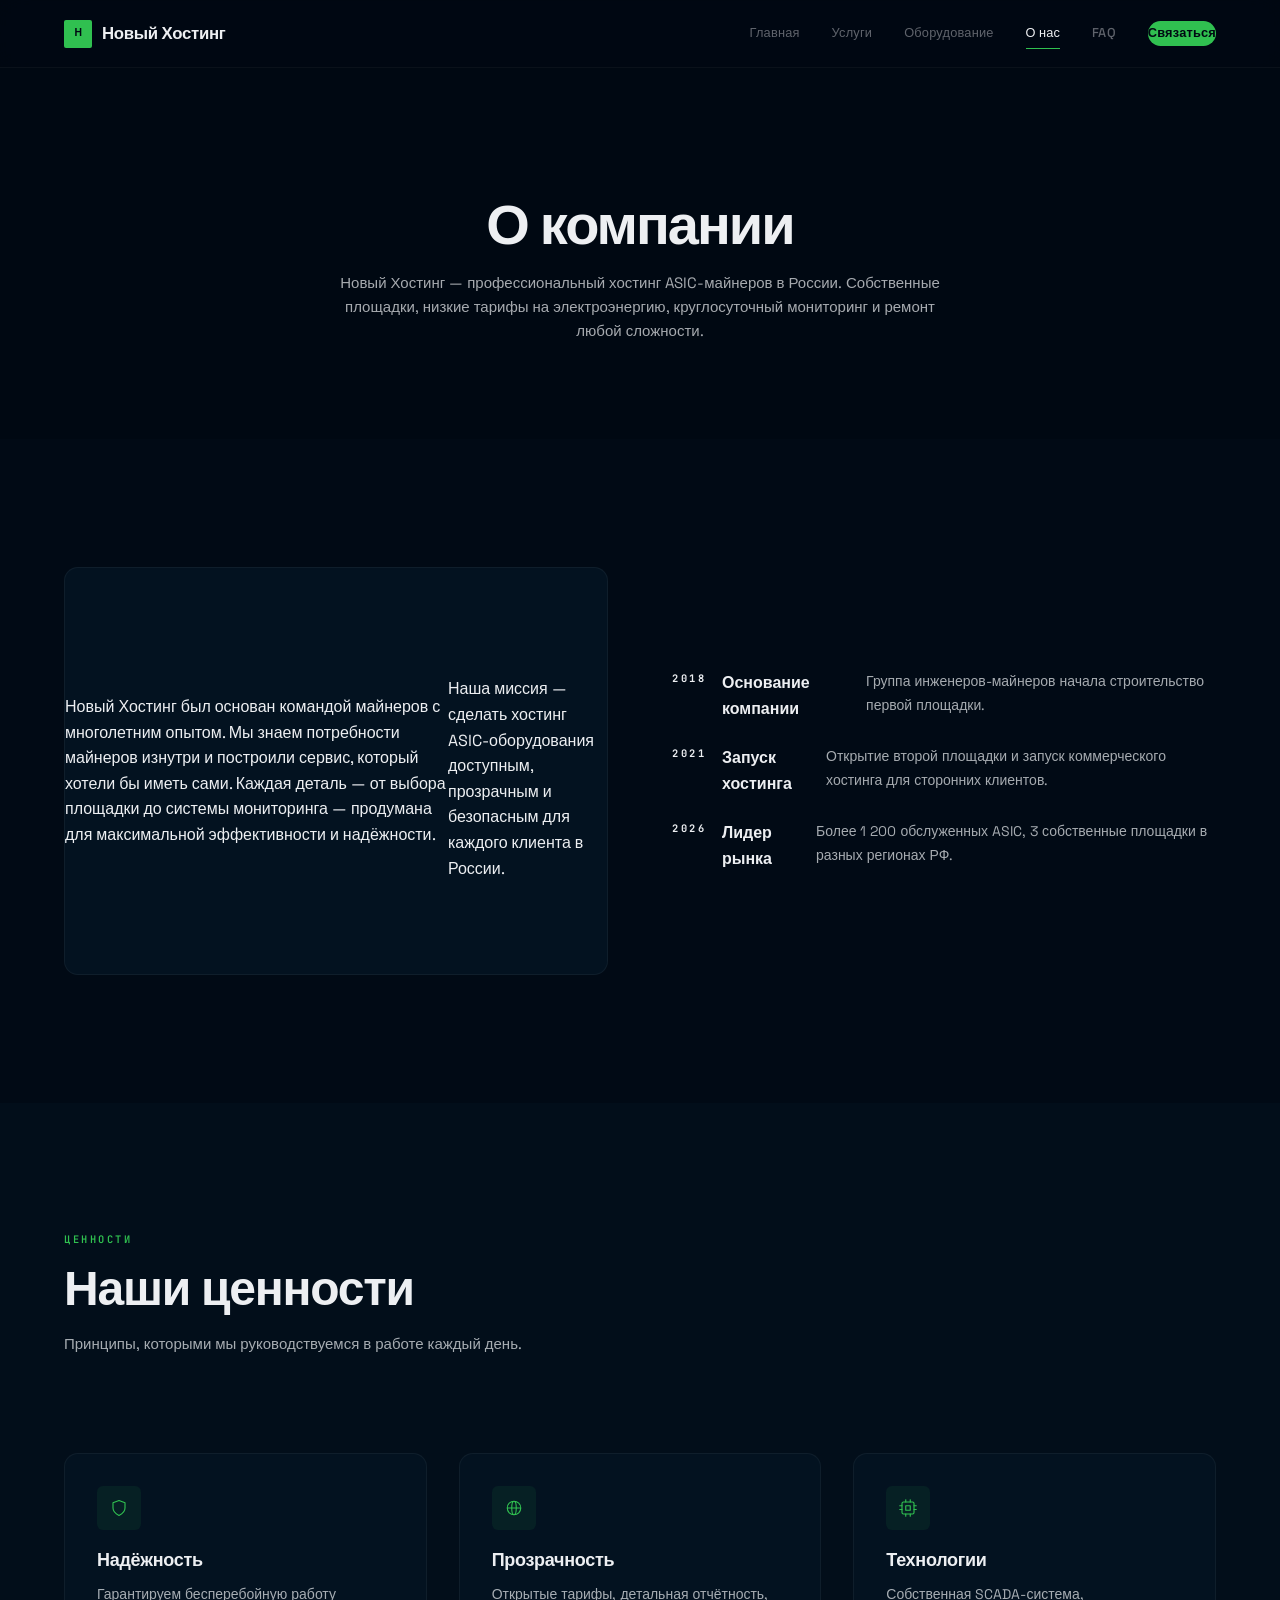
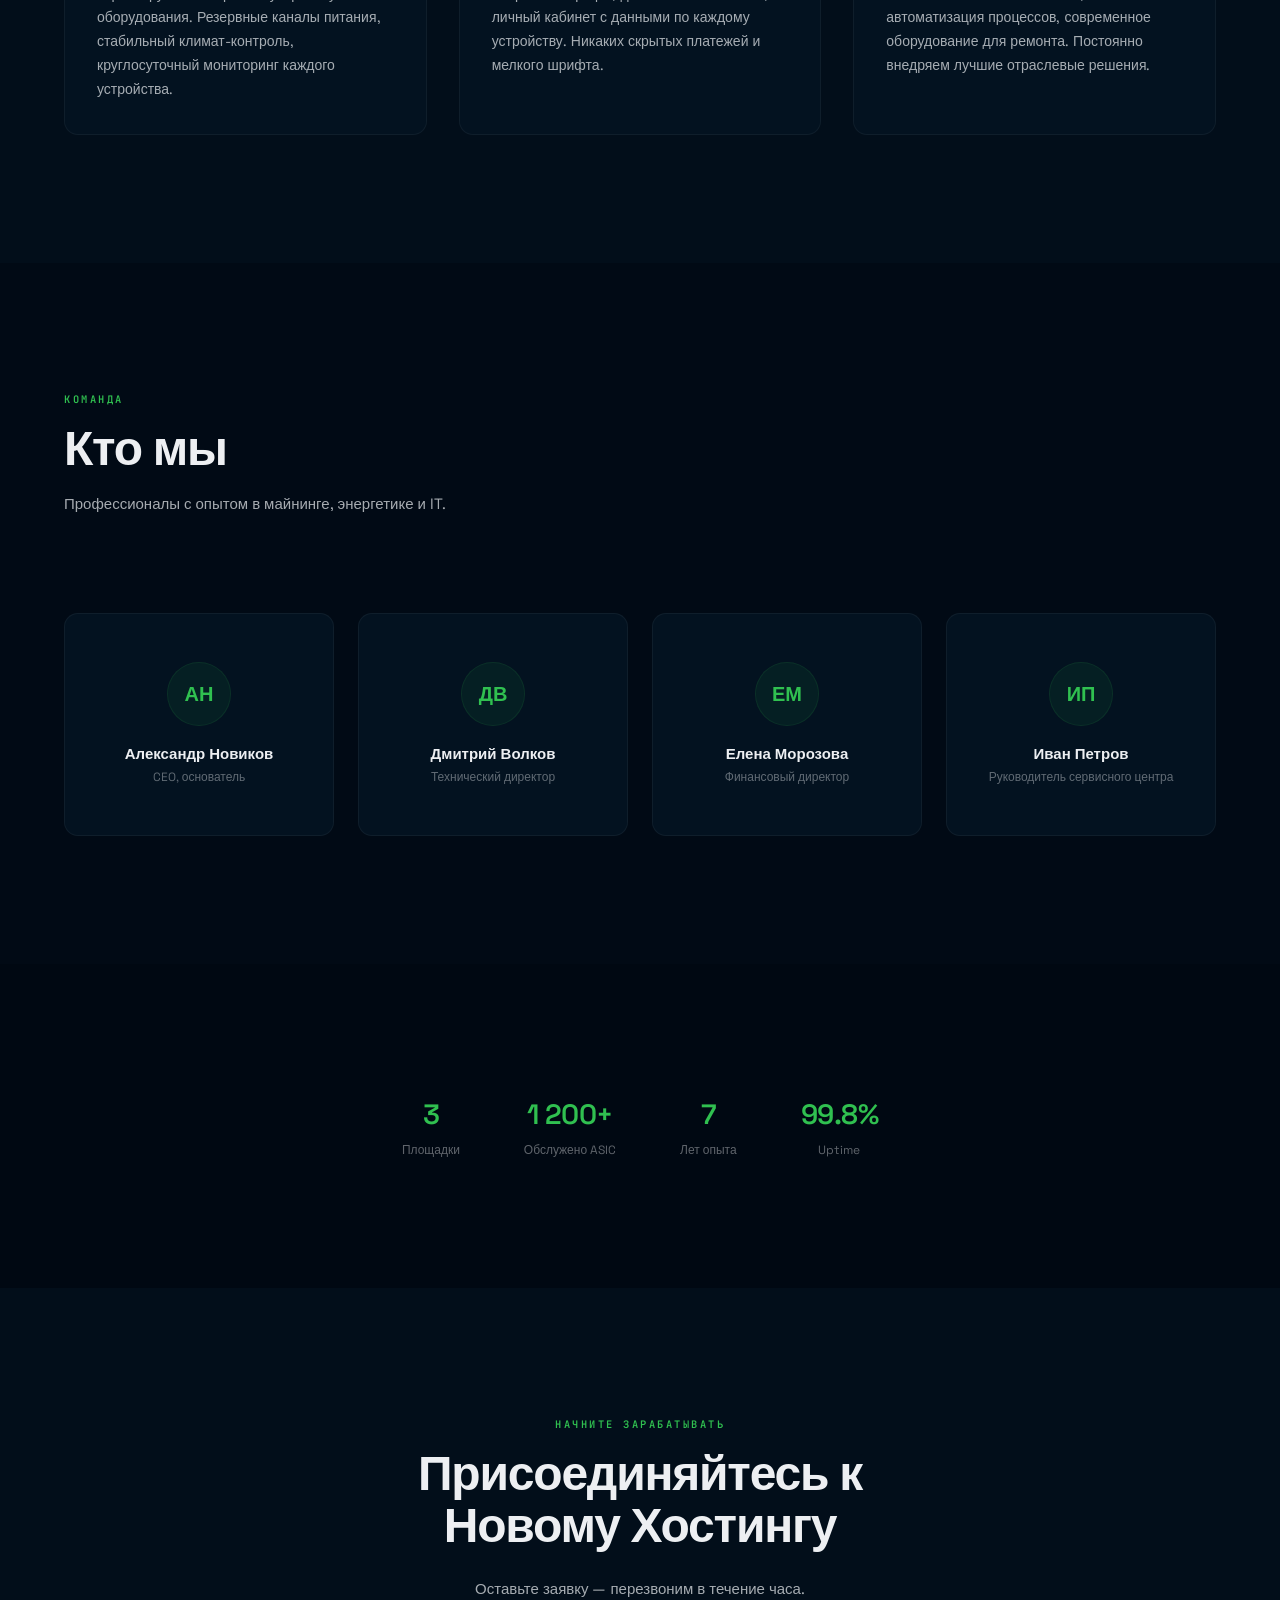
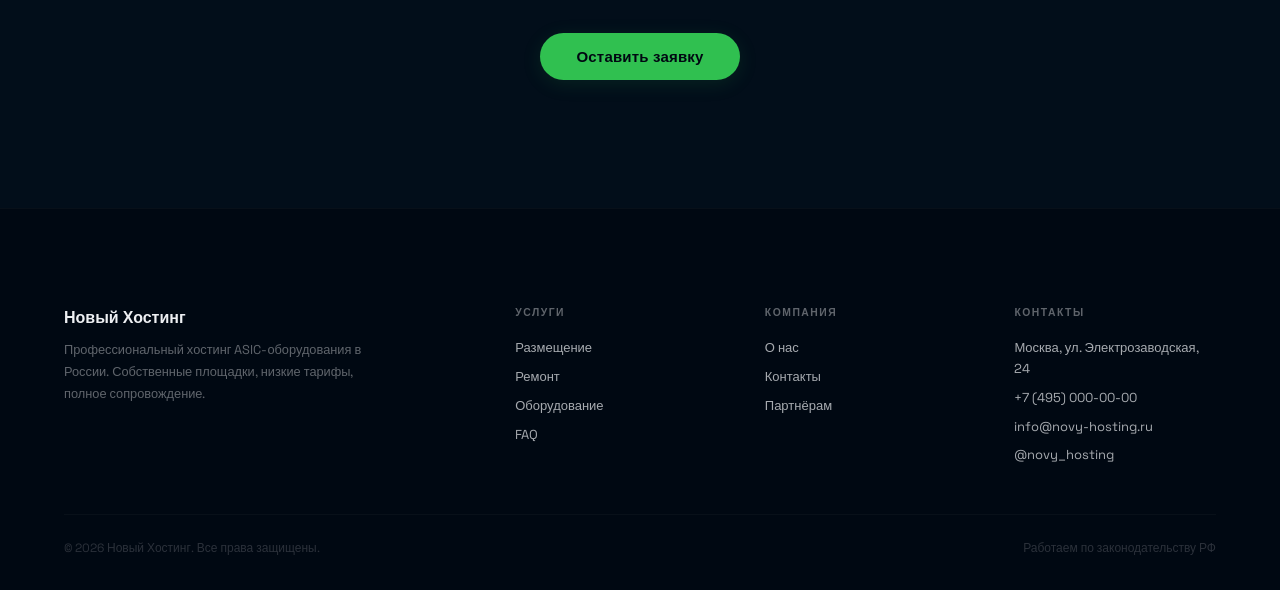
==== commit 383ecc11: "v3: Полный редизайн под оригинальный брендбук — зелёный акцент #30C050, чёрно-синий фон, новый логот" ====
--- a/about.html
+++ b/about.html
@@ -195,7 +195,7 @@
     <span class="section-label">Начните зарабатывать</span>
     <h2 class="section-title" style="max-width:600px;margin:0 auto var(--space-lg)">Присоединяйтесь к Новому Хостингу</h2>
     <p class="section-subtitle" style="margin:0 auto var(--space-xl)">Оставьте заявку — перезвоним в течение часа.</p>
-    <a href="contacts.html" class="btn btn-gold btn-lg">Оставить заявку</a>
+    <a href="contacts.html" class="btn btn-green btn-lg">Оставить заявку</a>
   </div>
 </section>
 
--- a/css/style.css
+++ b/css/style.css
@@ -1,37 +1,37 @@
 /* =============================================
-   НОВЫЙ ХОСТИНГ — Design System v2
-   Top-Design: Premium mining hosting
-   Font: Space Grotesk (Google Fonts)
-   Palette: Near-black + warm gold accent
+   НОВЫЙ ХОСТИНГ — Брендбук v2
+   На основе оригинального дизайна
+   Palette: Deep navy + Electric green
    ============================================= */
 
 @import url('https://fonts.googleapis.com/css2?family=Space+Grotesk:wght@300;400;500;600;700&family=JetBrains+Mono:wght@400;500;600&display=swap');
 
 :root {
-  /* Background */
-  --bg-deep: #0B0D0E;
-  --bg-body: #0F1214;
-  --bg-section: #13171A;
-  --bg-card: #181D21;
-  --bg-card-hover: #1E2428;
-  --bg-elevated: #22292E;
+  /* Deep navy palette (из брендбука: #000010) */
+  --bg-deep: #000812;
+  --bg-body: #010A15;
+  --bg-section: #020E1A;
+  --bg-card: #031220;
+  --bg-card-hover: #041A2A;
+  --bg-elevated: #052233;
 
   /* Text — warm off-white */
-  --text-primary: #ECEDEE;
-  --text-secondary: rgba(236, 237, 238, 0.65);
-  --text-tertiary: rgba(236, 237, 238, 0.40);
-  --text-muted: rgba(236, 237, 238, 0.20);
-
-  /* Gold accent — energy, hash, bitcoin */
-  --gold: #F5A623;
-  --gold-light: #FFB840;
-  --gold-dark: #D48B0A;
-  --gold-glow: rgba(245, 166, 35, 0.15);
-  --gold-glow-intense: rgba(245, 166, 35, 0.30);
+  --text-primary: #EDEFF2;
+  --text-secondary: rgba(237, 239, 242, 0.7);
+  --text-tertiary: rgba(237, 239, 242, 0.4);
+  --text-muted: rgba(237, 239, 242, 0.18);
+
+  /* Green accent — из брендбука: #30C050 / #30C040 */
+  --green: #30C050;
+  --green-light: #40D868;
+  --green-dark: #28A040;
+  --green-glow: rgba(48, 192, 80, 0.12);
+  --green-intense: rgba(48, 192, 80, 0.25);
 
   /* Status */
-  --green: #34D399;
-  --red: #F87171;
+  --success: #30C050;
+  --danger: #F87171;
+  --info: #60A5FA;
 
   /* Typography */
   --font-display: 'Space Grotesk', sans-serif;
@@ -59,42 +59,35 @@
   --header-h: 68px;
 }
 
-/* ---------- RESET ---------- */
+/* RESET */
 *,*::before,*::after{margin:0;padding:0;box-sizing:border-box}
 html{scroll-behavior:smooth;font-size:16px;-webkit-font-smoothing:antialiased}
 body{font-family:var(--font-body);background:var(--bg-body);color:var(--text-primary);line-height:1.6;overflow-x:hidden}
 a{color:var(--text-primary);text-decoration:none;transition:color .25s ease}
-a:hover{color:var(--gold)}
+a:hover{color:var(--green)}
 img{max-width:100%;height:auto;display:block}
 ul,ol{list-style:none}
-::selection{background:var(--gold);color:#0B0D0E}
-
-/* Scrollbar */
+::selection{background:var(--green);color:var(--bg-deep)}
 ::-webkit-scrollbar{width:4px}
 ::-webkit-scrollbar-track{background:var(--bg-deep)}
 ::-webkit-scrollbar-thumb{background:var(--text-muted);border-radius:2px}
 
-/* ---------- LENIS SMOOTH SCROLL ---------- */
-html.lenis{height:auto}
-.lenis.lenis-smooth{scroll-behavior:auto}
-.lenis.lenis-smooth [data-lenis-prevent]{overscroll-behavior:contain}
-
-/* ---------- CONTAINER ---------- */
+/* CONTAINER */
 .container{width:100%;max-width:var(--max-width);margin:0 auto;padding:0 var(--space-lg)}
 
-/* ---------- HEADER ---------- */
+/* HEADER */
 .header{
   position:fixed;top:0;left:0;right:0;z-index:1000;
   height:var(--header-h);
-  background:rgba(11,13,14,.85);
+  background:rgba(0,8,18,.85);
   backdrop-filter:blur(16px) saturate(1.4);
   -webkit-backdrop-filter:blur(16px) saturate(1.4);
-  border-bottom:1px solid rgba(236,237,238,.05);
-  transition:background .4s ease,border-color .4s ease;
+  border-bottom:1px solid rgba(237,239,242,.04);
+  transition:background .4s ease;
 }
 .header.scrolled{
-  background:rgba(11,13,14,.95);
-  border-bottom-color:rgba(236,237,238,.08);
+  background:rgba(0,8,18,.95);
+  border-bottom-color:rgba(237,239,242,.06);
 }
 .header .container{
   display:flex;align-items:center;justify-content:space-between;height:100%;
@@ -105,11 +98,11 @@
   letter-spacing:-.3px;color:var(--text-primary);
 }
 .logo-mark{
-  width:30px;height:30px;
-  background:linear-gradient(135deg,var(--gold),var(--gold-dark));
+  width:28px;height:28px;
+  background:var(--green);
   border-radius:var(--radius-sm);
   display:flex;align-items:center;justify-content:center;
-  font-size:.75rem;font-weight:700;color:#0B0D0E;
+  font-size:.65rem;font-weight:700;color:var(--bg-deep);
 }
 .nav{display:flex;align-items:center;gap:var(--space-xl)}
 .nav a{
@@ -120,46 +113,44 @@
 }
 .nav a::after{
   content:'';position:absolute;bottom:-3px;left:0;
-  width:0;height:1px;background:var(--gold);
+  width:0;height:1px;background:var(--green);
   transition:width .4s cubic-bezier(.16,1,.3,1);
 }
 .nav a:hover,.nav a.active{color:var(--text-primary)}
 .nav a:hover::after,.nav a.active::after{width:100%}
 .nav-cta{
-  background:var(--gold);color:#0B0D0E!important;padding:8px 20px;
+  background:var(--green);color:var(--bg-deep)!important;padding:8px 20px;
   border-radius:100px;font-weight:600!important;font-size:.8rem!important;
   transition:background .3s ease,transform .3s ease!important;
 }
-.nav-cta:hover{background:var(--gold-light);transform:translateY(-1px);color:#0B0D0E!important}
+.nav-cta:hover{background:var(--green-light);transform:translateY(-1px);color:var(--bg-deep)!important}
 .nav-cta::after{display:none!important}
 
-.menu-toggle{display:none;flex-direction:column;gap:5px;cursor:pointer;background:none;border:none;padding:8px}
+.menu-toggle{display:none;gap:5px;cursor:pointer;background:none;border:none;padding:8px;flex-direction:column}
 .menu-toggle span{width:22px;height:1.5px;background:var(--text-primary);border-radius:1px;transition:transform .3s ease,opacity .3s ease}
 
-/* ---------- BUTTONS ---------- */
+/* BUTTONS */
 .btn{
   display:inline-flex;align-items:center;gap:8px;
   padding:12px 28px;border-radius:100px;
   font-family:var(--font-display);font-size:.875rem;font-weight:600;
   cursor:pointer;transition:all .4s cubic-bezier(.16,1,.3,1);
-  border:none;text-decoration:none;line-height:1;
-  letter-spacing:.2px;
-}
-.btn-gold{background:var(--gold);color:#0B0D0E;box-shadow:0 4px 20px var(--gold-glow)}
-.btn-gold:hover{background:var(--gold-light);transform:translateY(-2px);box-shadow:0 6px 28px var(--gold-glow-intense);color:#0B0D0E}
-.btn-ghost{background:transparent;color:var(--text-primary);border:1px solid rgba(236,237,238,.12)}
-.btn-ghost:hover{border-color:var(--gold);color:var(--gold);transform:translateY(-2px)}
+  border:none;text-decoration:none;line-height:1;letter-spacing:.2px;
+}
+.btn-green{background:var(--green);color:var(--bg-deep);box-shadow:0 4px 20px var(--green-glow)}
+.btn-green:hover{background:var(--green-light);transform:translateY(-2px);box-shadow:0 6px 28px var(--green-intense);color:var(--bg-deep)}
+.btn-ghost{background:transparent;color:var(--text-primary);border:1px solid rgba(237,239,242,.1)}
+.btn-ghost:hover{border-color:var(--green);color:var(--green);transform:translateY(-2px)}
 .btn-lg{padding:16px 36px;font-size:.9375rem}
-.btn-sm{padding:8px 18px;font-size:.8rem}
-
-/* ---------- SECTION ---------- */
+
+/* SECTIONS */
 .section{padding:var(--space-5xl) 0}
 .section-dark{background:var(--bg-section)}
 .section-deep{background:var(--bg-deep)}
 .section-header{margin-bottom:var(--space-4xl)}
 .section-label{
   font-family:var(--font-mono);font-size:.65rem;font-weight:600;
-  text-transform:uppercase;letter-spacing:2.5px;color:var(--gold);
+  text-transform:uppercase;letter-spacing:2.5px;color:var(--green);
   margin-bottom:var(--space-md);display:block;
 }
 .section-title{
@@ -168,58 +159,55 @@
   margin-bottom:var(--space-md);
 }
 .section-subtitle{
-  font-size:.9375rem;color:var(--text-secondary);line-height:1.7;
-  max-width:560px;
-}
-
-/* ---------- GRID ---------- */
+  font-size:.9375rem;color:var(--text-secondary);line-height:1.7;max-width:560px;
+}
+
+/* GRID */
 .grid-2{display:grid;grid-template-columns:1fr 1fr;gap:var(--space-2xl)}
 .grid-3{display:grid;grid-template-columns:1fr 1fr 1fr;gap:var(--space-xl)}
 .grid-4{display:grid;grid-template-columns:1fr 1fr 1fr 1fr;gap:var(--space-lg)}
 
-/* ---------- HERO ---------- */
+/* HERO */
 .hero{
   min-height:100vh;display:flex;align-items:center;
   position:relative;overflow:hidden;padding-top:var(--header-h);
   background:var(--bg-deep);
 }
-.hero-bg{
-  position:absolute;inset:0;z-index:0;overflow:hidden;
-}
+.hero-bg{position:absolute;inset:0;z-index:0;overflow:hidden}
 .hero-grid{
   position:absolute;inset:0;
-  background-image:linear-gradient(rgba(245,166,35,.02) 1px,transparent 1px),
-                   linear-gradient(90deg,rgba(245,166,35,.02) 1px,transparent 1px);
+  background-image:linear-gradient(rgba(48,192,80,.02) 1px,transparent 1px),
+                   linear-gradient(90deg,rgba(48,192,80,.02) 1px,transparent 1px);
   background-size:80px 80px;
 }
 .hero-glow-1{
   position:absolute;top:-30%;right:-15%;
   width:700px;height:700px;
-  background:radial-gradient(circle at center,rgba(245,166,35,.06) 0%,transparent 60%);
+  background:radial-gradient(circle at center,rgba(48,192,80,.05) 0%,transparent 60%);
   border-radius:50%;pointer-events:none;
 }
 .hero-glow-2{
   position:absolute;bottom:-20%;left:-10%;
   width:500px;height:500px;
-  background:radial-gradient(circle at center,rgba(52,211,153,.04) 0%,transparent 60%);
+  background:radial-gradient(circle at center,rgba(96,165,250,.03) 0%,transparent 60%);
   border-radius:50%;pointer-events:none;
 }
 .hero-content{position:relative;z-index:1;max-width:820px}
 .hero-badge{
   display:inline-flex;align-items:center;gap:8px;
-  background:rgba(245,166,35,.08);border:1px solid rgba(245,166,35,.12);
+  background:rgba(48,192,80,.08);border:1px solid rgba(48,192,80,.12);
   padding:6px 16px;border-radius:100px;
-  font-size:.75rem;font-weight:500;color:var(--gold);
+  font-size:.75rem;font-weight:500;color:var(--green);
   margin-bottom:var(--space-xl);
 }
-.hero-badge-dot{width:5px;height:5px;background:var(--gold);border-radius:50%;animation:pulse-dot 2s ease infinite}
+.hero-badge-dot{width:5px;height:5px;background:var(--green);border-radius:50%;animation:pulse-dot 2s ease infinite}
 @keyframes pulse-dot{0%,100%{opacity:1}50%{opacity:.3}}
 .hero h1{
   font-family:var(--font-display);font-size:4.5rem;font-weight:600;
   letter-spacing:-2.5px;line-height:1;margin-bottom:var(--space-lg);
   color:var(--text-primary);
 }
-.hero h1 .gold{background:linear-gradient(135deg,var(--gold-light),var(--gold));-webkit-background-clip:text;-webkit-text-fill-color:transparent;background-clip:text}
+.hero h1 .accent{color:var(--green)}
 .hero p{
   font-size:1.0625rem;color:var(--text-secondary);line-height:1.7;
   max-width:580px;margin-bottom:var(--space-xl);
@@ -227,35 +215,36 @@
 .hero-actions{display:flex;gap:var(--space-md);flex-wrap:wrap}
 .hero-stats{
   display:flex;gap:var(--space-3xl);margin-top:var(--space-3xl);
-  padding-top:var(--space-xl);border-top:1px solid rgba(236,237,238,.06);
+  padding-top:var(--space-xl);border-top:1px solid rgba(237,239,242,.05);
 }
 .hero-stat-value{
   font-family:var(--font-display);font-size:1.5rem;font-weight:600;
   color:var(--text-primary);letter-spacing:-.5px;
 }
+.hero-stat-value .green{color:var(--green)}
 .hero-stat-label{font-size:.75rem;color:var(--text-tertiary);margin-top:4px}
 
-/* ---------- CARDS (elevated) ---------- */
+/* CARDS */
 .card{
-  background:var(--bg-card);border:1px solid rgba(236,237,238,.06);
+  background:var(--bg-card);border:1px solid rgba(237,239,242,.05);
   border-radius:var(--radius-xl);padding:var(--space-xl);
   transition:all .5s cubic-bezier(.16,1,.3,1);position:relative;overflow:hidden;
 }
 .card::before{
   content:'';position:absolute;top:0;left:0;right:0;height:1px;
-  background:linear-gradient(90deg,transparent,var(--gold),transparent);
+  background:linear-gradient(90deg,transparent,var(--green),transparent);
   opacity:0;transition:opacity .4s ease;
 }
 .card:hover::before{opacity:1}
 .card:hover{
-  border-color:rgba(245,166,35,.12);transform:translateY(-3px);
+  border-color:rgba(48,192,80,.1);transform:translateY(-3px);
   box-shadow:0 8px 32px rgba(0,0,0,.5);background:var(--bg-card-hover);
 }
 .card-icon{
   width:44px;height:44px;
-  background:rgba(245,166,35,.08);border-radius:var(--radius-md);
+  background:rgba(48,192,80,.08);border-radius:var(--radius-md);
   display:flex;align-items:center;justify-content:center;margin-bottom:var(--space-md);
-  color:var(--gold);font-size:.9rem;
+  color:var(--green);font-size:.9rem;
 }
 .card-title{
   font-family:var(--font-display);font-size:1.125rem;font-weight:600;
@@ -263,71 +252,70 @@
 }
 .card-text{font-size:.875rem;color:var(--text-secondary);line-height:1.7}
 
-/* ---------- PRICING ---------- */
+/* PRICING */
 .pricing-grid .card{text-align:center;padding:var(--space-2xl) var(--space-xl)}
 .pricing-grid .card.featured{
-  border-color:rgba(245,166,35,.2);
-  background:linear-gradient(180deg,rgba(245,166,35,.04),var(--bg-card));
+  border-color:rgba(48,192,80,.2);
+  background:linear-gradient(180deg,rgba(48,192,80,.04),var(--bg-card));
 }
 .pricing-grid .card.featured::before{opacity:1}
-.price{font-family:var(--font-display);font-size:2.5rem;font-weight:600;color:var(--gold);letter-spacing:-1px;margin-bottom:4px}
-.price span{font-size:.875rem;font-weight:400;color:var(--text-tertiary);letter-spacing:0}
+.price{font-family:var(--font-display);font-size:2.5rem;font-weight:600;color:var(--green);letter-spacing:-1px;margin-bottom:4px}
+.price span{font-size:.875rem;font-weight:400;color:var(--text-tertiary)}
 .price-label{font-size:.75rem;color:var(--text-tertiary);margin-bottom:var(--space-lg)}
 .features{margin-top:var(--space-lg)}
 .features li{
   font-size:.8125rem;color:var(--text-secondary);
   padding:5px 0;display:flex;align-items:center;gap:10px;
 }
-.features li::before{content:'+';color:var(--gold);font-weight:600;font-size:.875rem}
+.features li::before{content:'+';color:var(--green);font-weight:600;font-size:.875rem}
 .pricing-badge{
   position:absolute;top:-11px;left:50%;transform:translateX(-50%);
-  background:var(--gold);color:#0B0D0E;font-size:.65rem;font-weight:700;
+  background:var(--green);color:var(--bg-deep);font-size:.65rem;font-weight:700;
   padding:4px 16px;border-radius:100px;letter-spacing:1px;text-transform:uppercase;
 }
 
-/* ---------- STEPS ---------- */
+/* STEPS */
 .steps{display:grid;grid-template-columns:repeat(4,1fr);gap:var(--space-xl);position:relative}
-.step{text-align:center;position:relative}
+.step{text-align:center}
 .step-num{
   width:64px;height:64px;
-  background:var(--bg-card);border:1.5px solid rgba(236,237,238,.08);
+  background:var(--bg-card);border:1.5px solid rgba(237,239,242,.07);
   border-radius:50%;display:flex;align-items:center;justify-content:center;
   margin:0 auto var(--space-md);position:relative;z-index:1;
-  font-family:var(--font-display);font-size:1.125rem;font-weight:600;color:var(--gold);
+  font-family:var(--font-display);font-size:1.125rem;font-weight:600;color:var(--green);
   transition:all .4s cubic-bezier(.16,1,.3,1);
 }
-.step:hover .step-num{border-color:var(--gold);background:rgba(245,166,35,.08);box-shadow:0 0 24px var(--gold-glow)}
+.step:hover .step-num{border-color:var(--green);background:rgba(48,192,80,.08);box-shadow:0 0 24px var(--green-glow)}
 .step-title{font-family:var(--font-display);font-size:.9375rem;font-weight:600;margin-bottom:6px}
 .step-text{font-size:.8125rem;color:var(--text-tertiary);line-height:1.6}
 
-/* ---------- ABOUT ---------- */
+/* ABOUT */
 .about-grid{display:grid;grid-template-columns:1fr 1fr;gap:var(--space-3xl);align-items:center}
 .about-visual{
   background:var(--bg-card);border-radius:var(--radius-xl);
-  border:1px solid rgba(236,237,238,.06);aspect-ratio:4/3;
+  border:1px solid rgba(237,239,242,.05);aspect-ratio:4/3;
   display:flex;align-items:center;justify-content:center;
   overflow:hidden;position:relative;
 }
-.about-plc{text-align:center;color:var(--text-tertiary);font-size:.8125rem}
 .about-list{display:flex;flex-direction:column;gap:var(--space-lg)}
 .about-item{display:flex;gap:var(--space-md)}
-.about-item-ic{width:36px;height:36px;background:rgba(245,166,35,.08);border-radius:var(--radius-md);display:flex;align-items:center;justify-content:center;color:var(--gold);font-size:.8rem;flex-shrink:0}
+.about-item-ic{width:36px;height:36px;background:rgba(48,192,80,.08);border-radius:var(--radius-md);display:flex;align-items:center;justify-content:center;color:var(--green);font-size:.8rem;flex-shrink:0}
 .about-item-t{font-size:.9375rem;font-weight:600;margin-bottom:2px}
 .about-item-d{font-size:.8125rem;color:var(--text-tertiary);line-height:1.6}
 
-/* ---------- EQUIPMENT TABLE ---------- */
-.eq-table{width:100%;border-collapse:collapse;background:var(--bg-card);border-radius:var(--radius-xl);overflow:hidden;border:1px solid rgba(236,237,238,.06)}
+/* TABLE */
+.eq-table{width:100%;border-collapse:collapse;background:var(--bg-card);border-radius:var(--radius-xl);overflow:hidden;border:1px solid rgba(237,239,242,.05)}
 .eq-table thead{background:var(--bg-section)}
-.eq-table th{padding:14px 20px;text-align:left;font-size:.65rem;font-weight:600;text-transform:uppercase;letter-spacing:1.5px;color:var(--text-tertiary);border-bottom:1px solid rgba(236,237,238,.06)}
-.eq-table td{padding:14px 20px;font-size:.875rem;color:var(--text-secondary);border-bottom:1px solid rgba(236,237,238,.04)}
+.eq-table th{padding:14px 20px;text-align:left;font-size:.65rem;font-weight:600;text-transform:uppercase;letter-spacing:1.5px;color:var(--text-tertiary);border-bottom:1px solid rgba(237,239,242,.05)}
+.eq-table td{padding:14px 20px;font-size:.875rem;color:var(--text-secondary);border-bottom:1px solid rgba(237,239,242,.03)}
 .eq-table tr:last-child td{border-bottom:none}
-.eq-table tr:hover td{background:rgba(245,166,35,.03)}
+.eq-table tr:hover td{background:rgba(48,192,80,.03)}
 .eq-table .model{font-weight:600;color:var(--text-primary)}
-.eq-table .hash{color:var(--gold);font-weight:600;font-family:var(--font-mono);font-size:.75rem}
-
-/* ---------- FAQ ---------- */
+.eq-table .hash{color:var(--green);font-weight:600;font-family:var(--font-mono);font-size:.75rem}
+
+/* FAQ */
 .faq-list{max-width:720px;margin:0 auto}
-.faq-item{border-bottom:1px solid rgba(236,237,238,.06)}
+.faq-item{border-bottom:1px solid rgba(237,239,242,.05)}
 .faq-q{
   display:flex;align-items:center;justify-content:space-between;
   padding:var(--space-lg) 0;cursor:pointer;width:100%;text-align:left;
@@ -335,103 +323,88 @@
   font-family:var(--font-display);font-size:.9375rem;font-weight:500;
   transition:color .25s ease;
 }
-.faq-q:hover{color:var(--gold)}
+.faq-q:hover{color:var(--green)}
 .faq-q .plus{font-size:1.1rem;color:var(--text-tertiary);transition:transform .3s ease;flex-shrink:0;margin-left:var(--space-md)}
-.faq-item.open .plus{transform:rotate(45deg);color:var(--gold)}
-.faq-a{max-height:0;overflow:hidden;transition:max-height .4s cubic-bezier(.16,1,.3,1),padding .4s ease;padding:0}
+.faq-item.open .plus{transform:rotate(45deg);color:var(--green)}
+.faq-a{max-height:0;overflow:hidden;transition:all .4s cubic-bezier(.16,1,.3,1);padding:0}
 .faq-item.open .faq-a{max-height:300px;padding-bottom:var(--space-lg)}
 .faq-a p{font-size:.875rem;color:var(--text-secondary);line-height:1.7}
 
-/* ---------- CONTACT ---------- */
+/* CONTACT */
 .contact-grid{display:grid;grid-template-columns:1fr 1fr;gap:var(--space-3xl)}
 .ci-item{display:flex;gap:var(--space-md);margin-bottom:var(--space-lg)}
-.ci-ic{width:40px;height:40px;background:rgba(245,166,35,.08);border-radius:var(--radius-md);display:flex;align-items:center;justify-content:center;color:var(--gold);font-size:.9rem;flex-shrink:0}
+.ci-ic{width:40px;height:40px;background:rgba(48,192,80,.08);border-radius:var(--radius-md);display:flex;align-items:center;justify-content:center;color:var(--green);font-size:.9rem;flex-shrink:0}
 .ci-t{font-size:.875rem;font-weight:600;margin-bottom:2px}
-.ci-d{font-size:.8125rem;color:var(--text-tertiary);line-height:1.6}
-.cform{background:var(--bg-card);border:1px solid rgba(236,237,238,.06);border-radius:var(--radius-xl);padding:var(--space-xl)}
+.ci-d{font-size:.8125rem;color:var(--text-tertiary)}
+.cform{background:var(--bg-card);border:1px solid rgba(237,239,242,.05);border-radius:var(--radius-xl);padding:var(--space-xl)}
 .fg{margin-bottom:var(--space-md)}
 .fl{display:block;font-size:.75rem;font-weight:500;color:var(--text-secondary);margin-bottom:6px}
-.fi,.ft{width:100%;padding:12px 16px;background:var(--bg-deep);border:1px solid rgba(236,237,238,.08);border-radius:var(--radius-md);color:var(--text-primary);font-family:var(--font-body);font-size:.875rem;transition:border-color .25s ease,box-shadow .25s ease;outline:none}
-.fi:focus,.ft:focus{border-color:var(--gold);box-shadow:0 0 0 3px var(--gold-glow)}
+.fi,.ft{width:100%;padding:12px 16px;background:var(--bg-deep);border:1px solid rgba(237,239,242,.07);border-radius:var(--radius-md);color:var(--text-primary);font-family:var(--font-body);font-size:.875rem;transition:border-color .25s ease,box-shadow .25s ease;outline:none}
+.fi:focus,.ft:focus{border-color:var(--green);box-shadow:0 0 0 3px var(--green-glow)}
 .ft{min-height:100px;resize:vertical}
 
-/* ---------- TEAM ---------- */
+/* TEAM */
 .team-grid .card{text-align:center;padding:var(--space-2xl) var(--space-xl)}
 .team-avatar{
   width:64px;height:64px;border-radius:50%;
-  background:rgba(245,166,35,.08);border:1.5px solid rgba(245,166,35,.1);
+  background:rgba(48,192,80,.08);border:1.5px solid rgba(48,192,80,.1);
   display:flex;align-items:center;justify-content:center;
   margin:0 auto var(--space-md);font-family:var(--font-display);
-  font-size:1.25rem;font-weight:600;color:var(--gold);
+  font-size:1.25rem;font-weight:600;color:var(--green);
 }
 .team-name{font-family:var(--font-display);font-size:.9375rem;font-weight:600;margin-bottom:2px}
 .team-role{font-size:.75rem;color:var(--text-tertiary)}
 
-/* ---------- FOOTER ---------- */
-.footer{background:var(--bg-deep);border-top:1px solid rgba(236,237,238,.04);padding:var(--space-4xl) 0 var(--space-xl)}
+/* FOOTER */
+.footer{background:var(--bg-deep);border-top:1px solid rgba(237,239,242,.03);padding:var(--space-4xl) 0 var(--space-xl)}
 .footer-grid{display:grid;grid-template-columns:2fr 1fr 1fr 1fr;gap:var(--space-2xl)}
 .footer-brand{font-family:var(--font-display);font-size:1rem;font-weight:600;margin-bottom:var(--space-sm)}
 .footer-desc{font-size:.8rem;color:var(--text-tertiary);line-height:1.7;max-width:300px}
 .footer-h{font-size:.65rem;font-weight:600;text-transform:uppercase;letter-spacing:1.5px;color:var(--text-tertiary);margin-bottom:var(--space-md)}
 .footer-l{display:flex;flex-direction:column;gap:8px}
 .footer-l a{font-size:.8125rem;color:var(--text-secondary);transition:color .25s ease}
-.footer-l a:hover{color:var(--gold)}
-.footer-b{margin-top:var(--space-2xl);padding-top:var(--space-lg);border-top:1px solid rgba(236,237,238,.04);display:flex;justify-content:space-between;font-size:.75rem;color:var(--text-muted)}
-
-/* ---------- PAGE HERO (internal) ---------- */
+.footer-l a:hover{color:var(--green)}
+.footer-b{margin-top:var(--space-2xl);padding-top:var(--space-lg);border-top:1px solid rgba(237,239,242,.03);display:flex;justify-content:space-between;font-size:.75rem;color:var(--text-muted)}
+
+/* PAGE HERO */
 .page-hero{padding:calc(var(--header-h) + var(--space-5xl)) 0 var(--space-4xl);text-align:center;position:relative;background:var(--bg-deep)}
 .page-hero h1{font-family:var(--font-display);font-size:3.5rem;font-weight:600;letter-spacing:-2px;margin-bottom:var(--space-md);line-height:1.05}
 .page-hero p{font-size:.9375rem;color:var(--text-secondary);max-width:520px;margin:0 auto}
 
-/* ---------- STATS BAR ---------- */
+/* STATS BAR */
 .stats-bar{display:flex;gap:var(--space-3xl);justify-content:center}
 .stat{text-align:center}
-.stat-n{font-family:var(--font-display);font-size:1.75rem;font-weight:600;color:var(--gold);letter-spacing:-.5px}
+.stat-n{font-family:var(--font-display);font-size:1.75rem;font-weight:600;color:var(--green);letter-spacing:-.5px}
 .stat-l{font-size:.75rem;color:var(--text-tertiary);margin-top:4px}
 
-/* ---------- UTILITY ---------- */
+/* UTILITY */
 .tac{text-align:center}
-.mb-1{margin-bottom:var(--space-md)}
-.mb-2{margin-bottom:var(--space-xl)}
-.mb-3{margin-bottom:var(--space-2xl)}
-.mt-1{margin-top:var(--space-md)}
-.mt-2{margin-top:var(--space-xl)}
-.gold{color:var(--gold)}
-
-/* ---------- ANIMATIONS (scroll reveal) ---------- */
+.accent{color:var(--green)}
 .reveal{opacity:0;transform:translateY(30px);transition:opacity .7s cubic-bezier(.16,1,.3,1),transform .7s cubic-bezier(.16,1,.3,1)}
 .reveal.visible{opacity:1;transform:translateY(0)}
-.reveal-l{opacity:0;transform:translateX(-30px);transition:opacity .6s cubic-bezier(.16,1,.3,1),transform .6s cubic-bezier(.16,1,.3,1)}
-.reveal-l.visible{opacity:1;transform:translateX(0)}
 .reveal-s{opacity:0;transform:scale(.95);transition:opacity .7s cubic-bezier(.16,1,.3,1),transform .7s cubic-bezier(.16,1,.3,1)}
 .reveal-s.visible{opacity:1;transform:scale(1)}
 
-/* ---------- RESPONSIVE ---------- */
+/* RESPONSIVE */
 @media(max-width:1024px){
   .hero h1{font-size:3.5rem}
   .section-title{font-size:2.25rem}
-  .footer-grid{grid-template-columns:1fr 1fr;gap:var(--space-xl)}
-  .steps{grid-template-columns:1fr 1fr}
+  .footer-grid,.steps{grid-template-columns:1fr 1fr}
   .about-grid,.contact-grid{grid-template-columns:1fr}
 }
 @media(max-width:768px){
-  .nav{display:none;flex-direction:column;position:absolute;top:var(--header-h);left:0;right:0;background:rgba(11,13,14,.98);backdrop-filter:blur(16px);padding:var(--space-lg) var(--space-lg);gap:var(--space-md);border-bottom:1px solid rgba(236,237,238,.06)}
+  .nav{display:none;flex-direction:column;position:absolute;top:var(--header-h);left:0;right:0;background:rgba(0,8,18,.98);backdrop-filter:blur(16px);padding:var(--space-lg);gap:var(--space-md);border-bottom:1px solid rgba(237,239,242,.05)}
   .nav.open{display:flex}
   .menu-toggle{display:flex}
-  .hero h1{font-size:2.25rem;letter-spacing:-1.5px}
-  .hero p{font-size:.9375rem}
-  .hero-stats{flex-wrap:wrap;gap:var(--space-lg)}
+  .hero h1{font-size:2.25rem}
+  .hero-stats,.stats-bar{flex-wrap:wrap;gap:var(--space-lg)}
   .grid-2,.grid-3,.grid-4,.steps{grid-template-columns:1fr}
   .section-title{font-size:1.75rem}
   .page-hero h1{font-size:2rem}
-  .footer-grid{grid-template-columns:1fr}
-  .footer-b{flex-direction:column;gap:6px;text-align:center}
-  .stats-bar{flex-wrap:wrap;gap:var(--space-lg)}
+  .footer-grid,.footer-b{grid-template-columns:1fr;flex-direction:column;text-align:center}
 }
 @media(max-width:480px){
   .hero h1{font-size:1.75rem}
   .hero-actions{flex-direction:column;width:100%}
   .hero-actions .btn{width:100%;justify-content:center}
-  .section{padding:var(--space-4xl) 0}
-  .pricing-grid .card.featured{order:-1}
-}
+}
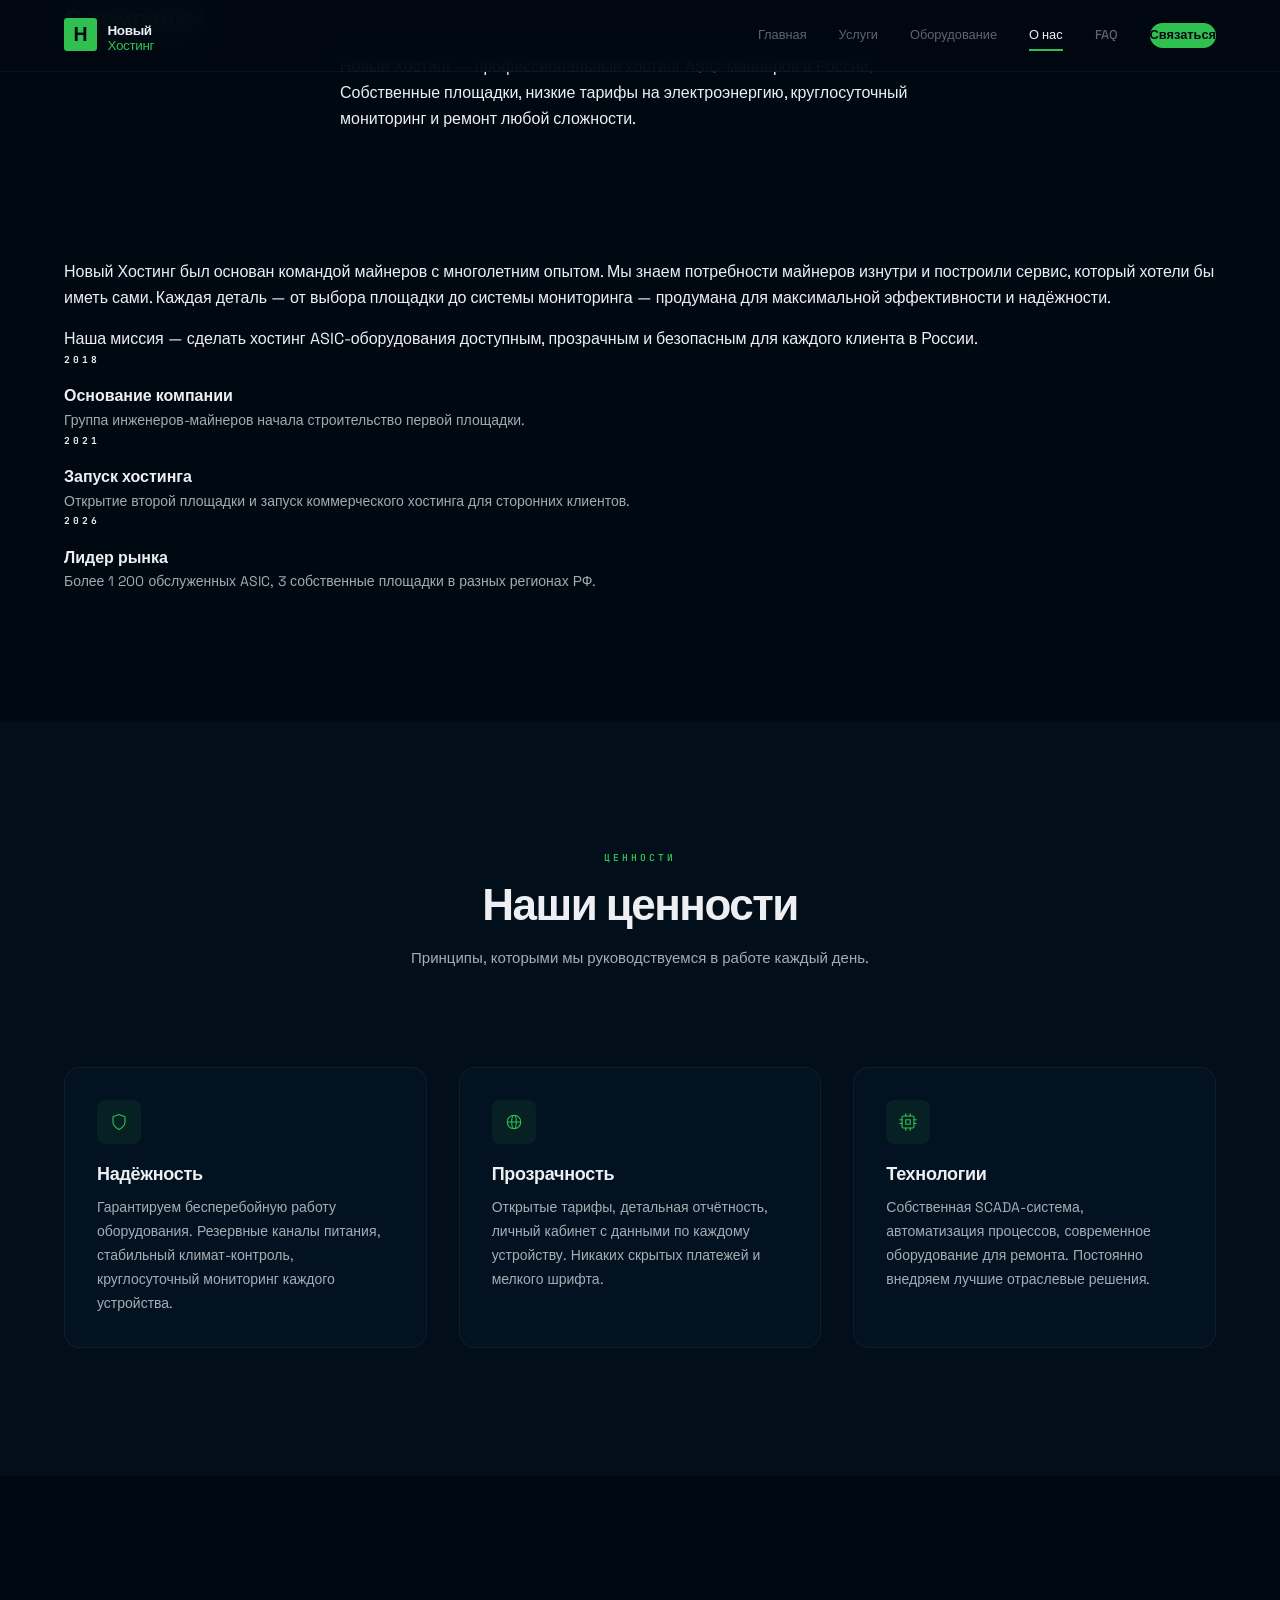
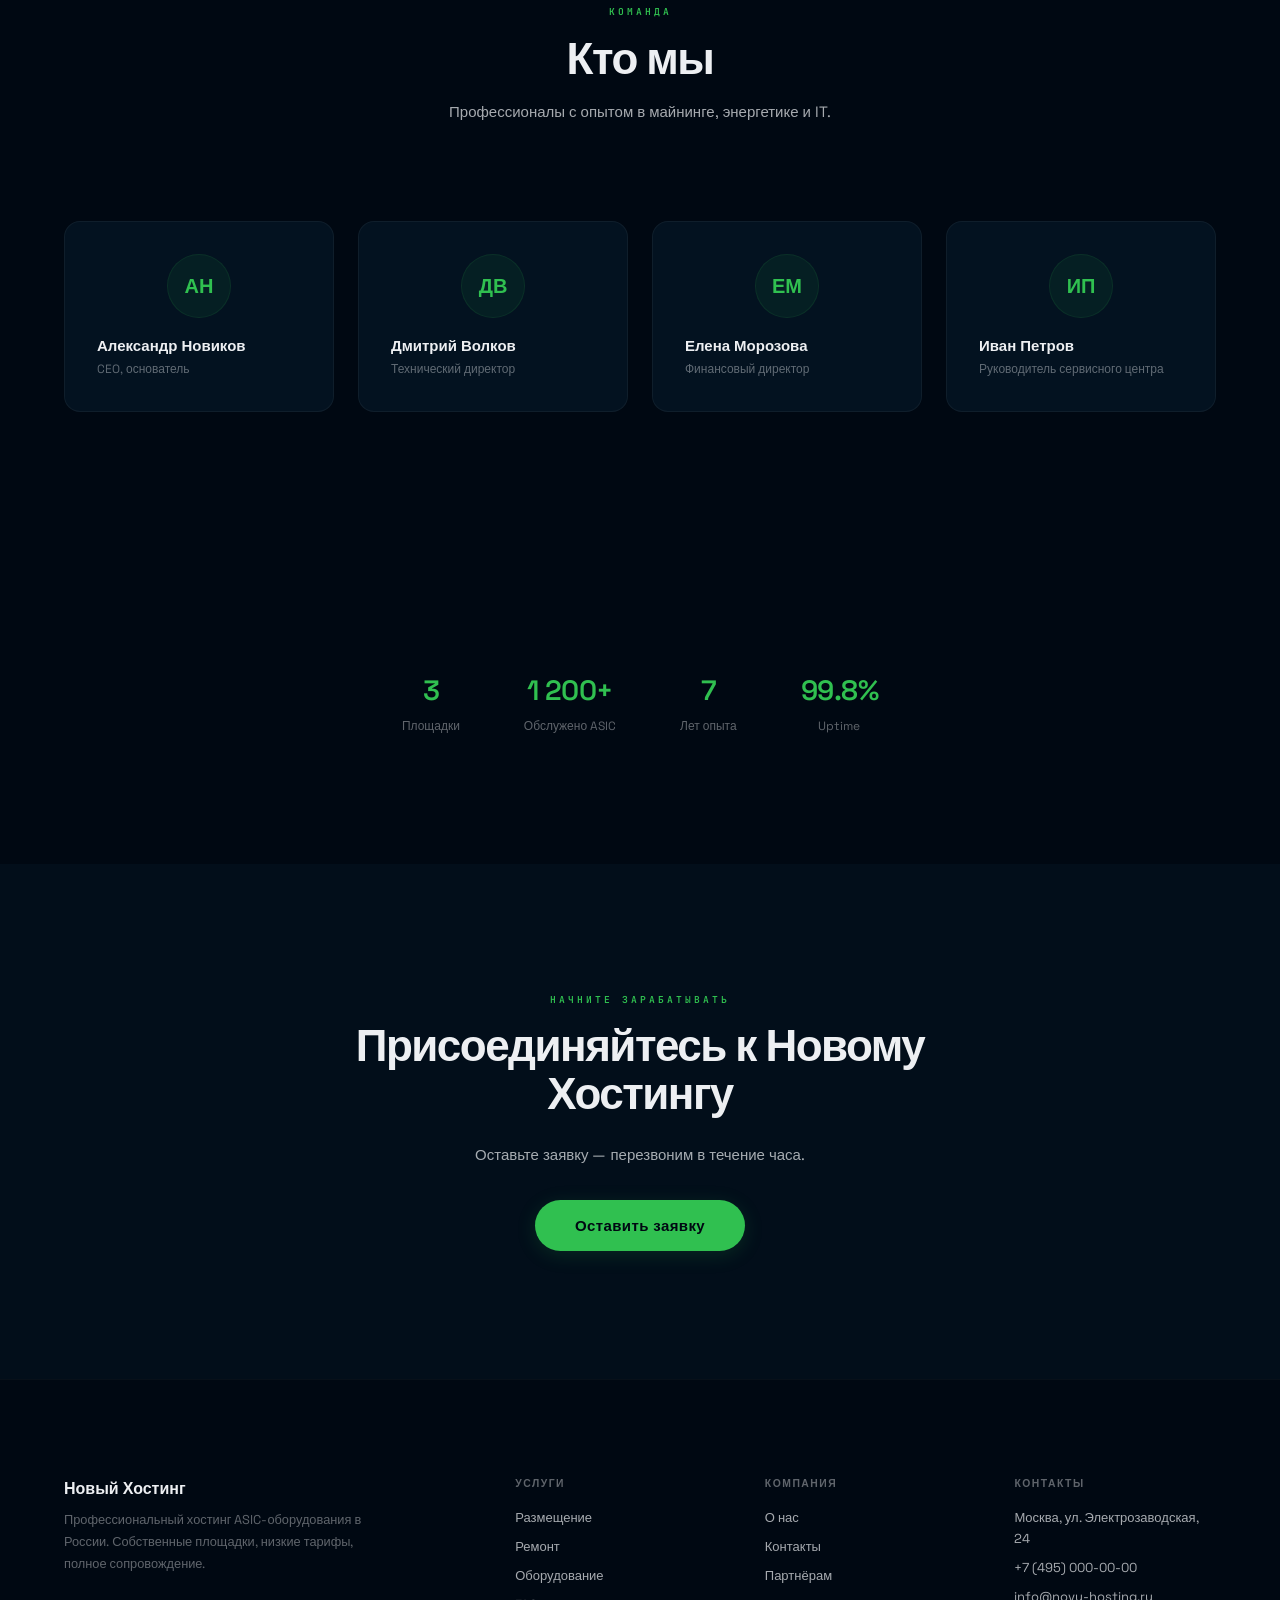
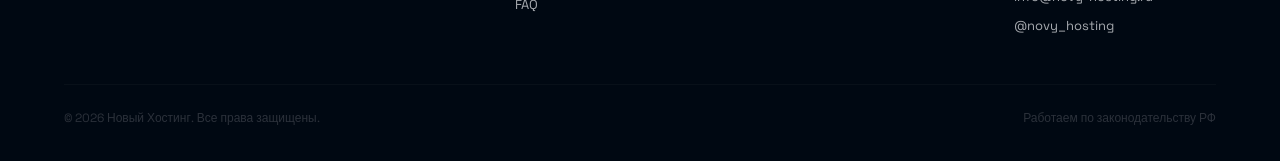
==== commit e8b03757: "v7: логотип из брендбука — SVG лого + фавикон" ====
--- a/about.html
+++ b/about.html
@@ -6,7 +6,7 @@
   <meta name="description" content="О компании Новый Хостинг — профессиональный хостинг ASIC-майнеров в России. Собственные площадки, ремонт, сопровождение." />
   <title>О компании — Новый Хостинг</title>
   <link rel="stylesheet" href="css/style.css" />
-  <link rel="icon" type="image/svg+xml" href="data:image/svg+xml,<svg xmlns='http://www.w3.org/2000/svg' viewBox='0 0 32 32'><rect width='32' height='32' rx='2' fill='%23F5A623'/><text x='50%25' y='55%25' text-anchor='middle' font-family='system-ui' font-weight='bold' font-size='18' fill='%230B0D0E'>Н</text></svg>" />
+<link rel="icon" type="image/svg+xml" href="favicon.svg" />
 </head>
 <body>
 
@@ -14,8 +14,7 @@
 <header class="header" id="header">
   <div class="container">
     <a href="index.html" class="logo">
-      <span class="logo-mark">Н</span>
-      Новый Хостинг
+      <img src="images/logo.svg" alt="Новый Хостинг" class="logo-img" width="180" height="44" />
     </a>
     <nav class="nav" id="nav">
       <a href="index.html">Главная</a>
--- a/css/style.css
+++ b/css/style.css
@@ -1,50 +1,37 @@
 /* =============================================
-   НОВЫЙ ХОСТИНГ — Брендбук v2
-   На основе оригинального дизайна
-   Palette: Deep navy + Electric green
+   НОВЫЙ ХОСТИНГ v4 — Продающий сайт
+   Премиум индустриальный дизайн
+   Цвета: чёрно-синий + зелёный акцент
    ============================================= */
 
 @import url('https://fonts.googleapis.com/css2?family=Space+Grotesk:wght@300;400;500;600;700&family=JetBrains+Mono:wght@400;500;600&display=swap');
 
 :root {
-  /* Deep navy palette (из брендбука: #000010) */
   --bg-deep: #000812;
   --bg-body: #010A15;
   --bg-section: #020E1A;
   --bg-card: #031220;
   --bg-card-hover: #041A2A;
   --bg-elevated: #052233;
-
-  /* Text — warm off-white */
   --text-primary: #EDEFF2;
   --text-secondary: rgba(237, 239, 242, 0.7);
   --text-tertiary: rgba(237, 239, 242, 0.4);
   --text-muted: rgba(237, 239, 242, 0.18);
-
-  /* Green accent — из брендбука: #30C050 / #30C040 */
   --green: #30C050;
   --green-light: #40D868;
-  --green-dark: #28A040;
-  --green-glow: rgba(48, 192, 80, 0.12);
-  --green-intense: rgba(48, 192, 80, 0.25);
-
-  /* Status */
+  --green-dark: #1E9E3C;
+  --green-glow: rgba(48, 192, 80, 0.15);
+  --green-intense: rgba(48, 192, 80, 0.30);
   --success: #30C050;
   --danger: #F87171;
   --info: #60A5FA;
-
-  /* Typography */
-  --font-display: 'Space Grotesk', sans-serif;
-  --font-body: 'Space Grotesk', sans-serif;
-  --font-mono: 'JetBrains Mono', monospace;
-
-  /* Radius */
-  --radius-sm: 2px;
-  --radius-md: 6px;
-  --radius-lg: 10px;
-  --radius-xl: 14px;
-
-  /* Spacing */
+  --amber: #F59E0B;
+  --font: 'Space Grotesk', sans-serif;
+  --mono: 'JetBrains Mono', monospace;
+  --radius-sm: 4px;
+  --radius-md: 8px;
+  --radius-lg: 12px;
+  --radius-xl: 16px;
   --space-xs: 4px;
   --space-sm: 8px;
   --space-md: 16px;
@@ -54,357 +41,257 @@
   --space-3xl: 64px;
   --space-4xl: 96px;
   --space-5xl: 128px;
-
   --max-width: 1200px;
-  --header-h: 68px;
-}
-
-/* RESET */
+  --header-h: 72px;
+}
+
 *,*::before,*::after{margin:0;padding:0;box-sizing:border-box}
 html{scroll-behavior:smooth;font-size:16px;-webkit-font-smoothing:antialiased}
-body{font-family:var(--font-body);background:var(--bg-body);color:var(--text-primary);line-height:1.6;overflow-x:hidden}
+body{font-family:var(--font);background:var(--bg-deep);color:var(--text-primary);line-height:1.6;overflow-x:hidden}
 a{color:var(--text-primary);text-decoration:none;transition:color .25s ease}
 a:hover{color:var(--green)}
-img{max-width:100%;height:auto;display:block}
 ul,ol{list-style:none}
 ::selection{background:var(--green);color:var(--bg-deep)}
 ::-webkit-scrollbar{width:4px}
 ::-webkit-scrollbar-track{background:var(--bg-deep)}
 ::-webkit-scrollbar-thumb{background:var(--text-muted);border-radius:2px}
 
-/* CONTAINER */
 .container{width:100%;max-width:var(--max-width);margin:0 auto;padding:0 var(--space-lg)}
 
-/* HEADER */
+/* ============= HEADER ============= */
 .header{
-  position:fixed;top:0;left:0;right:0;z-index:1000;
-  height:var(--header-h);
-  background:rgba(0,8,18,.85);
-  backdrop-filter:blur(16px) saturate(1.4);
+  position:fixed;top:0;left:0;right:0;z-index:1000;height:var(--header-h);
+  background:rgba(0,8,18,.92);backdrop-filter:blur(16px) saturate(1.4);
   -webkit-backdrop-filter:blur(16px) saturate(1.4);
-  border-bottom:1px solid rgba(237,239,242,.04);
-  transition:background .4s ease;
-}
-.header.scrolled{
-  background:rgba(0,8,18,.95);
-  border-bottom-color:rgba(237,239,242,.06);
-}
-.header .container{
-  display:flex;align-items:center;justify-content:space-between;height:100%;
-}
-.logo{
-  display:flex;align-items:center;gap:10px;
-  font-family:var(--font-display);font-weight:600;font-size:1.05rem;
-  letter-spacing:-.3px;color:var(--text-primary);
-}
-.logo-mark{
-  width:28px;height:28px;
-  background:var(--green);
-  border-radius:var(--radius-sm);
-  display:flex;align-items:center;justify-content:center;
-  font-size:.65rem;font-weight:700;color:var(--bg-deep);
-}
+  border-bottom:1px solid rgba(237,239,242,.04);transition:background .4s ease;
+}
+.header.scrolled{background:rgba(0,8,18,.97);border-bottom-color:rgba(237,239,242,.07)}
+.header .container{display:flex;align-items:center;justify-content:space-between;height:100%}
+.logo{display:flex;align-items:center;gap:10px;font-weight:600;font-size:1.1rem;letter-spacing:-.3px}
+.logo-img{display:block;height:36px;width:auto;transition:opacity .3s}
+.logo-img:hover{opacity:.85}
 .nav{display:flex;align-items:center;gap:var(--space-xl)}
-.nav a{
-  font-size:.8rem;font-weight:500;
-  color:var(--text-tertiary);letter-spacing:.2px;
-  position:relative;padding:2px 0;
-  transition:color .3s ease;
-}
-.nav a::after{
-  content:'';position:absolute;bottom:-3px;left:0;
-  width:0;height:1px;background:var(--green);
-  transition:width .4s cubic-bezier(.16,1,.3,1);
-}
+.nav a{font-size:.8rem;font-weight:500;color:var(--text-tertiary);position:relative;padding:2px 0;transition:color .3s}
+.nav a::after{content:'';position:absolute;bottom:-3px;left:0;width:0;height:1.5px;background:var(--green);transition:width .4s cubic-bezier(.16,1,.3,1)}
 .nav a:hover,.nav a.active{color:var(--text-primary)}
 .nav a:hover::after,.nav a.active::after{width:100%}
-.nav-cta{
-  background:var(--green);color:var(--bg-deep)!important;padding:8px 20px;
-  border-radius:100px;font-weight:600!important;font-size:.8rem!important;
-  transition:background .3s ease,transform .3s ease!important;
-}
-.nav-cta:hover{background:var(--green-light);transform:translateY(-1px);color:var(--bg-deep)!important}
+.nav-cta{background:var(--green);color:var(--bg-deep)!important;padding:10px 24px;border-radius:100px;font-weight:600!important;font-size:.8rem!important;transition:all .3s!important}
+.nav-cta:hover{background:var(--green-light)!important;transform:translateY(-1px);box-shadow:0 4px 16px var(--green-glow)!important}
 .nav-cta::after{display:none!important}
-
-.menu-toggle{display:none;gap:5px;cursor:pointer;background:none;border:none;padding:8px;flex-direction:column}
-.menu-toggle span{width:22px;height:1.5px;background:var(--text-primary);border-radius:1px;transition:transform .3s ease,opacity .3s ease}
-
-/* BUTTONS */
-.btn{
-  display:inline-flex;align-items:center;gap:8px;
-  padding:12px 28px;border-radius:100px;
-  font-family:var(--font-display);font-size:.875rem;font-weight:600;
-  cursor:pointer;transition:all .4s cubic-bezier(.16,1,.3,1);
-  border:none;text-decoration:none;line-height:1;letter-spacing:.2px;
-}
+.menu-toggle{display:none;flex-direction:column;gap:5px;cursor:pointer;background:none;border:none;padding:8px}
+.menu-toggle span{width:22px;height:1.5px;background:var(--text-primary);border-radius:1px;transition:all .3s}
+
+/* ============= BUTTONS ============= */
+.btn{display:inline-flex;align-items:center;gap:8px;padding:14px 32px;border-radius:100px;font-family:var(--font);font-size:.875rem;font-weight:600;cursor:pointer;transition:all .4s cubic-bezier(.16,1,.3,1);border:none;text-decoration:none;line-height:1;letter-spacing:.3px}
 .btn-green{background:var(--green);color:var(--bg-deep);box-shadow:0 4px 20px var(--green-glow)}
-.btn-green:hover{background:var(--green-light);transform:translateY(-2px);box-shadow:0 6px 28px var(--green-intense);color:var(--bg-deep)}
-.btn-ghost{background:transparent;color:var(--text-primary);border:1px solid rgba(237,239,242,.1)}
-.btn-ghost:hover{border-color:var(--green);color:var(--green);transform:translateY(-2px)}
-.btn-lg{padding:16px 36px;font-size:.9375rem}
-
-/* SECTIONS */
+.btn-green:hover{background:var(--green-light);transform:translateY(-2px);box-shadow:0 8px 28px var(--green-intense);color:var(--bg-deep)}
+.btn-ghost{background:transparent;color:var(--text-primary);border:1.5px solid rgba(237,239,242,.12)}
+.btn-ghost:hover{border-color:var(--green);color:var(--green);transform:translateY(-2px);background:rgba(48,192,80,.05)}
+.btn-lg{padding:18px 40px;font-size:.9375rem;letter-spacing:.4px}
+.btn-full{width:100%;justify-content:center}
+
+/* ============= SECTIONS ============= */
 .section{padding:var(--space-5xl) 0}
 .section-dark{background:var(--bg-section)}
 .section-deep{background:var(--bg-deep)}
-.section-header{margin-bottom:var(--space-4xl)}
-.section-label{
-  font-family:var(--font-mono);font-size:.65rem;font-weight:600;
-  text-transform:uppercase;letter-spacing:2.5px;color:var(--green);
-  margin-bottom:var(--space-md);display:block;
-}
-.section-title{
-  font-family:var(--font-display);font-size:3rem;font-weight:600;
-  letter-spacing:-1.2px;line-height:1.08;color:var(--text-primary);
-  margin-bottom:var(--space-md);
-}
-.section-subtitle{
-  font-size:.9375rem;color:var(--text-secondary);line-height:1.7;max-width:560px;
-}
-
-/* GRID */
+.section-header{text-align:center;margin-bottom:var(--space-4xl)}
+.section-label{font-family:var(--mono);font-size:.6rem;font-weight:600;text-transform:uppercase;letter-spacing:3px;color:var(--green);margin-bottom:var(--space-md);display:block}
+.section-title{font-size:2.75rem;font-weight:600;letter-spacing:-1.5px;line-height:1.08;margin-bottom:var(--space-md)}
+.section-subtitle{font-size:.9375rem;color:var(--text-secondary);line-height:1.7;max-width:600px;margin:0 auto}
+
+/* ============= HERO SPLIT ============= */
+.hero{min-height:100vh;display:flex;align-items:center;position:relative;overflow:hidden;padding-top:var(--header-h);background:var(--bg-deep)}
+.hero-bg{position:absolute;inset:0;z-index:0}
+.hero-grid{position:absolute;inset:0;background-image:linear-gradient(rgba(48,192,80,.025) 1px,transparent 1px),linear-gradient(90deg,rgba(48,192,80,.025) 1px,transparent 1px);background-size:80px 80px}
+.hero-glow{position:absolute;top:-25%;right:-10%;width:600px;height:600px;background:radial-gradient(circle,rgba(48,192,80,.06) 0%,transparent 60%);border-radius:50%;pointer-events:none}
+.hero-content{position:relative;z-index:1;display:grid;grid-template-columns:1fr 1fr;gap:var(--space-3xl);align-items:center}
+.hero-left{max-width:560px}
+.hero-right{background:var(--bg-card);border:1px solid rgba(237,239,242,.06);border-radius:var(--radius-xl);padding:var(--space-2xl);position:relative}
+.hero-right::before{content:'';position:absolute;top:0;left:0;right:0;height:2px;background:linear-gradient(90deg,transparent,var(--green),transparent);opacity:.6}
+.hero-badge{display:inline-flex;align-items:center;gap:8px;background:rgba(48,192,80,.08);border:1px solid rgba(48,192,80,.12);padding:6px 16px;border-radius:100px;font-size:.75rem;font-weight:500;color:var(--green);margin-bottom:var(--space-xl)}
+.hero-badge-dot{width:5px;height:5px;background:var(--green);border-radius:50%;animation:pulse-dot 2s ease infinite}
+@keyframes pulse-dot{0%,100%{opacity:1}50%{opacity:.3}}
+.hero h1{font-size:3.5rem;font-weight:600;letter-spacing:-2px;line-height:1.05;margin-bottom:var(--space-md)}
+.hero h1 .green{color:var(--green)}
+.hero p{font-size:1rem;color:var(--text-secondary);line-height:1.7;margin-bottom:var(--space-xl)}
+.hero-actions{display:flex;gap:var(--space-md)}
+.hero-stats{display:flex;gap:var(--space-2xl);margin-top:var(--space-2xl);padding-top:var(--space-lg);border-top:1px solid rgba(237,239,242,.05)}
+.hero-stat-value{font-size:1.5rem;font-weight:600;letter-spacing:-.5px}
+.hero-stat-value .green{color:var(--green)}
+.hero-stat-label{font-size:.7rem;color:var(--text-tertiary);margin-top:4px}
+
+/* Калькулятор в hero */
+.calc-title{font-size:1.125rem;font-weight:600;margin-bottom:var(--space-md)}
+.calc-row{display:flex;justify-content:space-between;padding:12px 0;border-bottom:1px solid rgba(237,239,242,.04);font-size:.875rem}
+.calc-row:last-child{border-bottom:none}
+.calc-label{color:var(--text-secondary)}
+.calc-value{font-weight:600;font-family:var(--mono)}
+.calc-value.green{color:var(--green);font-size:1.125rem}
+.calc-input{width:100%;padding:10px 14px;background:rgba(237,239,242,.04);border:1px solid rgba(237,239,242,.08);border-radius:var(--radius-md);color:var(--text-primary);font-family:var(--font);font-size:.875rem;outline:none;transition:border-color .25s;margin-top:6px}
+.calc-input:focus{border-color:var(--green);box-shadow:0 0 0 3px var(--green-glow)}
+.calc-form-group{margin-bottom:var(--space-md)}
+.calc-form-group label{display:block;font-size:.75rem;font-weight:500;color:var(--text-tertiary);margin-bottom:4px}
+
+/* ============= TWO MODES (из digital-north) ============= */
+.modes-grid{display:grid;grid-template-columns:1fr 1fr;gap:var(--space-xl)}
+.mode-card{background:var(--bg-card);border:1px solid rgba(237,239,242,.05);border-radius:var(--radius-xl);padding:var(--space-2xl);position:relative;transition:all .4s}
+.mode-card:hover{border-color:rgba(48,192,80,.12);transform:translateY(-2px);box-shadow:0 12px 40px rgba(0,0,0,.5)}
+.mode-card.featured{border-color:rgba(48,192,80,.15);background:linear-gradient(180deg,rgba(48,192,80,.04),var(--bg-card))}
+.mode-badge{position:absolute;top:-11px;left:50%;transform:translateX(-50%);background:var(--green);color:var(--bg-deep);font-size:.6rem;font-weight:700;padding:4px 16px;border-radius:100px;letter-spacing:1px;text-transform:uppercase}
+.mode-name{font-size:1.25rem;font-weight:600;margin-bottom:var(--space-sm);letter-spacing:-.3px}
+.mode-price{font-family:var(--mono);font-size:2rem;font-weight:600;color:var(--green);letter-spacing:-1px;margin-bottom:4px}
+.mode-price span{font-family:var(--font);font-size:.85rem;font-weight:400;color:var(--text-tertiary);letter-spacing:0}
+.mode-desc{font-size:.8125rem;color:var(--text-tertiary);margin-bottom:var(--space-md);line-height:1.5}
+.mode-features{margin:var(--space-md) 0}
+.mode-features li{padding:6px 0;font-size:.8125rem;color:var(--text-secondary);display:flex;align-items:center;gap:10px}
+.mode-features li::before{content:'✓';color:var(--green);font-weight:700}
+.mode-uptime{font-family:var(--mono);font-size:1rem;color:var(--green);margin-bottom:var(--space-md)}
+.mode-uptime span{font-family:var(--font);font-size:.75rem;color:var(--text-tertiary)}
+
+/* ============= TRUST ============= */
+.trust-bar{display:flex;justify-content:center;gap:var(--space-3xl);flex-wrap:wrap;margin-bottom:var(--space-3xl)}
+.trust-item{text-align:center}
+.trust-num{font-family:var(--mono);font-size:2.25rem;font-weight:600;color:var(--green);letter-spacing:-1px}
+.trust-label{font-size:.75rem;color:var(--text-tertiary);margin-top:4px}
+
+/* ============= TESTIMONIALS ============= */
+.test-grid{display:grid;grid-template-columns:1fr 1fr;gap:var(--space-xl)}
+.test-card{background:var(--bg-card);border:1px solid rgba(237,239,242,.05);border-radius:var(--radius-xl);padding:var(--space-xl)}
+.test-stars{color:var(--amber);font-size:.875rem;margin-bottom:var(--space-sm);letter-spacing:2px}
+.test-text{font-size:.875rem;color:var(--text-secondary);line-height:1.7;margin-bottom:var(--space-md);font-style:italic}
+.test-author{display:flex;align-items:center;gap:var(--space-sm)}
+.test-avatar{width:40px;height:40px;border-radius:50%;background:var(--green-dim, rgba(48,192,80,.1));display:flex;align-items:center;justify-content:center;font-size:.7rem;font-weight:600;color:var(--green)}
+.test-name{font-size:.8125rem;font-weight:600}
+.test-role{font-size:.7rem;color:var(--text-tertiary)}
+
+/* ============= GUARANTEE ============= */
+.guarantee-grid{display:grid;grid-template-columns:repeat(3,1fr);gap:var(--space-xl)}
+.guarantee-card{text-align:center;padding:var(--space-xl);background:var(--bg-card);border:1px solid rgba(237,239,242,.05);border-radius:var(--radius-xl);transition:all .3s}
+.guarantee-card:hover{border-color:rgba(48,192,80,.1);transform:translateY(-2px)}
+.guarantee-icon{width:48px;height:48px;background:rgba(48,192,80,.08);border-radius:var(--radius-md);display:flex;align-items:center;justify-content:center;margin:0 auto var(--space-md);font-size:1.25rem;color:var(--green)}
+.guarantee-title{font-size:.9375rem;font-weight:600;margin-bottom:6px}
+.guarantee-text{font-size:.8125rem;color:var(--text-tertiary);line-height:1.5}
+
+/* ============= GRIDS ============= */
 .grid-2{display:grid;grid-template-columns:1fr 1fr;gap:var(--space-2xl)}
 .grid-3{display:grid;grid-template-columns:1fr 1fr 1fr;gap:var(--space-xl)}
 .grid-4{display:grid;grid-template-columns:1fr 1fr 1fr 1fr;gap:var(--space-lg)}
 
-/* HERO */
-.hero{
-  min-height:100vh;display:flex;align-items:center;
-  position:relative;overflow:hidden;padding-top:var(--header-h);
-  background:var(--bg-deep);
-}
-.hero-bg{position:absolute;inset:0;z-index:0;overflow:hidden}
-.hero-grid{
-  position:absolute;inset:0;
-  background-image:linear-gradient(rgba(48,192,80,.02) 1px,transparent 1px),
-                   linear-gradient(90deg,rgba(48,192,80,.02) 1px,transparent 1px);
-  background-size:80px 80px;
-}
-.hero-glow-1{
-  position:absolute;top:-30%;right:-15%;
-  width:700px;height:700px;
-  background:radial-gradient(circle at center,rgba(48,192,80,.05) 0%,transparent 60%);
-  border-radius:50%;pointer-events:none;
-}
-.hero-glow-2{
-  position:absolute;bottom:-20%;left:-10%;
-  width:500px;height:500px;
-  background:radial-gradient(circle at center,rgba(96,165,250,.03) 0%,transparent 60%);
-  border-radius:50%;pointer-events:none;
-}
-.hero-content{position:relative;z-index:1;max-width:820px}
-.hero-badge{
-  display:inline-flex;align-items:center;gap:8px;
-  background:rgba(48,192,80,.08);border:1px solid rgba(48,192,80,.12);
-  padding:6px 16px;border-radius:100px;
-  font-size:.75rem;font-weight:500;color:var(--green);
-  margin-bottom:var(--space-xl);
-}
-.hero-badge-dot{width:5px;height:5px;background:var(--green);border-radius:50%;animation:pulse-dot 2s ease infinite}
-@keyframes pulse-dot{0%,100%{opacity:1}50%{opacity:.3}}
-.hero h1{
-  font-family:var(--font-display);font-size:4.5rem;font-weight:600;
-  letter-spacing:-2.5px;line-height:1;margin-bottom:var(--space-lg);
-  color:var(--text-primary);
-}
-.hero h1 .accent{color:var(--green)}
-.hero p{
-  font-size:1.0625rem;color:var(--text-secondary);line-height:1.7;
-  max-width:580px;margin-bottom:var(--space-xl);
-}
-.hero-actions{display:flex;gap:var(--space-md);flex-wrap:wrap}
-.hero-stats{
-  display:flex;gap:var(--space-3xl);margin-top:var(--space-3xl);
-  padding-top:var(--space-xl);border-top:1px solid rgba(237,239,242,.05);
-}
-.hero-stat-value{
-  font-family:var(--font-display);font-size:1.5rem;font-weight:600;
-  color:var(--text-primary);letter-spacing:-.5px;
-}
-.hero-stat-value .green{color:var(--green)}
-.hero-stat-label{font-size:.75rem;color:var(--text-tertiary);margin-top:4px}
-
-/* CARDS */
-.card{
-  background:var(--bg-card);border:1px solid rgba(237,239,242,.05);
-  border-radius:var(--radius-xl);padding:var(--space-xl);
-  transition:all .5s cubic-bezier(.16,1,.3,1);position:relative;overflow:hidden;
-}
-.card::before{
-  content:'';position:absolute;top:0;left:0;right:0;height:1px;
-  background:linear-gradient(90deg,transparent,var(--green),transparent);
-  opacity:0;transition:opacity .4s ease;
-}
+/* ============= CARDS ============= */
+.card{background:var(--bg-card);border:1px solid rgba(237,239,242,.05);border-radius:var(--radius-xl);padding:var(--space-xl);transition:all .4s;position:relative}
+.card::before{content:'';position:absolute;top:0;left:0;right:0;height:1px;background:linear-gradient(90deg,transparent,var(--green),transparent);opacity:0;transition:opacity .4s}
 .card:hover::before{opacity:1}
-.card:hover{
-  border-color:rgba(48,192,80,.1);transform:translateY(-3px);
-  box-shadow:0 8px 32px rgba(0,0,0,.5);background:var(--bg-card-hover);
-}
-.card-icon{
-  width:44px;height:44px;
-  background:rgba(48,192,80,.08);border-radius:var(--radius-md);
-  display:flex;align-items:center;justify-content:center;margin-bottom:var(--space-md);
-  color:var(--green);font-size:.9rem;
-}
-.card-title{
-  font-family:var(--font-display);font-size:1.125rem;font-weight:600;
-  margin-bottom:var(--space-sm);letter-spacing:-.3px;
-}
+.card:hover{border-color:rgba(48,192,80,.1);transform:translateY(-3px);box-shadow:0 8px 32px rgba(0,0,0,.5);background:var(--bg-card-hover)}
+.card-icon{width:44px;height:44px;background:rgba(48,192,80,.08);border-radius:var(--radius-md);display:flex;align-items:center;justify-content:center;margin-bottom:var(--space-md);color:var(--green)}
+.card-title{font-size:1.125rem;font-weight:600;margin-bottom:var(--space-sm);letter-spacing:-.3px}
 .card-text{font-size:.875rem;color:var(--text-secondary);line-height:1.7}
 
-/* PRICING */
+/* ============= PRICING ============= */
 .pricing-grid .card{text-align:center;padding:var(--space-2xl) var(--space-xl)}
-.pricing-grid .card.featured{
-  border-color:rgba(48,192,80,.2);
-  background:linear-gradient(180deg,rgba(48,192,80,.04),var(--bg-card));
-}
-.pricing-grid .card.featured::before{opacity:1}
-.price{font-family:var(--font-display);font-size:2.5rem;font-weight:600;color:var(--green);letter-spacing:-1px;margin-bottom:4px}
+.pricing-grid .featured{border-color:rgba(48,192,80,.2);background:linear-gradient(180deg,rgba(48,192,80,.04),var(--bg-card))}
+.pricing-grid .featured::before{opacity:1}
+.price{font-size:2.5rem;font-weight:600;color:var(--green);letter-spacing:-1px;margin-bottom:4px}
 .price span{font-size:.875rem;font-weight:400;color:var(--text-tertiary)}
-.price-label{font-size:.75rem;color:var(--text-tertiary);margin-bottom:var(--space-lg)}
-.features{margin-top:var(--space-lg)}
-.features li{
-  font-size:.8125rem;color:var(--text-secondary);
-  padding:5px 0;display:flex;align-items:center;gap:10px;
-}
-.features li::before{content:'+';color:var(--green);font-weight:600;font-size:.875rem}
-.pricing-badge{
-  position:absolute;top:-11px;left:50%;transform:translateX(-50%);
-  background:var(--green);color:var(--bg-deep);font-size:.65rem;font-weight:700;
-  padding:4px 16px;border-radius:100px;letter-spacing:1px;text-transform:uppercase;
-}
-
-/* STEPS */
-.steps{display:grid;grid-template-columns:repeat(4,1fr);gap:var(--space-xl);position:relative}
+.features li{padding:6px 0;font-size:.8125rem;color:var(--text-secondary);display:flex;align-items:center;gap:10px}
+.features li::before{content:'+';color:var(--green);font-weight:600}
+.pricing-badge{position:absolute;top:-11px;left:50%;transform:translateX(-50%);background:var(--green);color:var(--bg-deep);font-size:.65rem;font-weight:700;padding:4px 16px;border-radius:100px;letter-spacing:1px;text-transform:uppercase}
+
+/* ============= STEPS ============= */
+.steps{display:grid;grid-template-columns:repeat(4,1fr);gap:var(--space-xl)}
 .step{text-align:center}
-.step-num{
-  width:64px;height:64px;
-  background:var(--bg-card);border:1.5px solid rgba(237,239,242,.07);
-  border-radius:50%;display:flex;align-items:center;justify-content:center;
-  margin:0 auto var(--space-md);position:relative;z-index:1;
-  font-family:var(--font-display);font-size:1.125rem;font-weight:600;color:var(--green);
-  transition:all .4s cubic-bezier(.16,1,.3,1);
-}
+.step-num{width:64px;height:64px;background:var(--bg-card);border:1.5px solid rgba(237,239,242,.07);border-radius:50%;display:flex;align-items:center;justify-content:center;margin:0 auto var(--space-md);font-size:1.125rem;font-weight:600;color:var(--green);transition:all .4s}
 .step:hover .step-num{border-color:var(--green);background:rgba(48,192,80,.08);box-shadow:0 0 24px var(--green-glow)}
-.step-title{font-family:var(--font-display);font-size:.9375rem;font-weight:600;margin-bottom:6px}
+.step-title{font-size:.9375rem;font-weight:600;margin-bottom:6px}
 .step-text{font-size:.8125rem;color:var(--text-tertiary);line-height:1.6}
 
-/* ABOUT */
-.about-grid{display:grid;grid-template-columns:1fr 1fr;gap:var(--space-3xl);align-items:center}
-.about-visual{
-  background:var(--bg-card);border-radius:var(--radius-xl);
-  border:1px solid rgba(237,239,242,.05);aspect-ratio:4/3;
-  display:flex;align-items:center;justify-content:center;
-  overflow:hidden;position:relative;
-}
-.about-list{display:flex;flex-direction:column;gap:var(--space-lg)}
-.about-item{display:flex;gap:var(--space-md)}
-.about-item-ic{width:36px;height:36px;background:rgba(48,192,80,.08);border-radius:var(--radius-md);display:flex;align-items:center;justify-content:center;color:var(--green);font-size:.8rem;flex-shrink:0}
-.about-item-t{font-size:.9375rem;font-weight:600;margin-bottom:2px}
-.about-item-d{font-size:.8125rem;color:var(--text-tertiary);line-height:1.6}
-
-/* TABLE */
-.eq-table{width:100%;border-collapse:collapse;background:var(--bg-card);border-radius:var(--radius-xl);overflow:hidden;border:1px solid rgba(237,239,242,.05)}
-.eq-table thead{background:var(--bg-section)}
-.eq-table th{padding:14px 20px;text-align:left;font-size:.65rem;font-weight:600;text-transform:uppercase;letter-spacing:1.5px;color:var(--text-tertiary);border-bottom:1px solid rgba(237,239,242,.05)}
-.eq-table td{padding:14px 20px;font-size:.875rem;color:var(--text-secondary);border-bottom:1px solid rgba(237,239,242,.03)}
-.eq-table tr:last-child td{border-bottom:none}
-.eq-table tr:hover td{background:rgba(48,192,80,.03)}
-.eq-table .model{font-weight:600;color:var(--text-primary)}
-.eq-table .hash{color:var(--green);font-weight:600;font-family:var(--font-mono);font-size:.75rem}
-
-/* FAQ */
+/* ============= FAQ ============= */
 .faq-list{max-width:720px;margin:0 auto}
 .faq-item{border-bottom:1px solid rgba(237,239,242,.05)}
-.faq-q{
-  display:flex;align-items:center;justify-content:space-between;
-  padding:var(--space-lg) 0;cursor:pointer;width:100%;text-align:left;
-  background:none;border:none;color:var(--text-primary);
-  font-family:var(--font-display);font-size:.9375rem;font-weight:500;
-  transition:color .25s ease;
-}
+.faq-q{display:flex;align-items:center;justify-content:space-between;padding:var(--space-lg) 0;cursor:pointer;width:100%;text-align:left;background:none;border:none;color:var(--text-primary);font-size:.9375rem;font-weight:500;transition:color .25s;font-family:var(--font)}
 .faq-q:hover{color:var(--green)}
-.faq-q .plus{font-size:1.1rem;color:var(--text-tertiary);transition:transform .3s ease;flex-shrink:0;margin-left:var(--space-md)}
+.faq-q .plus{font-size:1.1rem;color:var(--text-tertiary);transition:transform .3s;flex-shrink:0;margin-left:var(--space-md)}
 .faq-item.open .plus{transform:rotate(45deg);color:var(--green)}
 .faq-a{max-height:0;overflow:hidden;transition:all .4s cubic-bezier(.16,1,.3,1);padding:0}
 .faq-item.open .faq-a{max-height:300px;padding-bottom:var(--space-lg)}
 .faq-a p{font-size:.875rem;color:var(--text-secondary);line-height:1.7}
 
-/* CONTACT */
+/* ============= CONTACT FORM ============= */
 .contact-grid{display:grid;grid-template-columns:1fr 1fr;gap:var(--space-3xl)}
 .ci-item{display:flex;gap:var(--space-md);margin-bottom:var(--space-lg)}
-.ci-ic{width:40px;height:40px;background:rgba(48,192,80,.08);border-radius:var(--radius-md);display:flex;align-items:center;justify-content:center;color:var(--green);font-size:.9rem;flex-shrink:0}
+.ci-ic{width:40px;height:40px;background:rgba(48,192,80,.08);border-radius:var(--radius-md);display:flex;align-items:center;justify-content:center;color:var(--green);flex-shrink:0}
 .ci-t{font-size:.875rem;font-weight:600;margin-bottom:2px}
 .ci-d{font-size:.8125rem;color:var(--text-tertiary)}
 .cform{background:var(--bg-card);border:1px solid rgba(237,239,242,.05);border-radius:var(--radius-xl);padding:var(--space-xl)}
 .fg{margin-bottom:var(--space-md)}
 .fl{display:block;font-size:.75rem;font-weight:500;color:var(--text-secondary);margin-bottom:6px}
-.fi,.ft{width:100%;padding:12px 16px;background:var(--bg-deep);border:1px solid rgba(237,239,242,.07);border-radius:var(--radius-md);color:var(--text-primary);font-family:var(--font-body);font-size:.875rem;transition:border-color .25s ease,box-shadow .25s ease;outline:none}
+.fi,.ft{width:100%;padding:12px 16px;background:rgba(237,239,242,.03);border:1px solid rgba(237,239,242,.07);border-radius:var(--radius-md);color:var(--text-primary);font-family:var(--font);font-size:.875rem;transition:all .25s;outline:none}
 .fi:focus,.ft:focus{border-color:var(--green);box-shadow:0 0 0 3px var(--green-glow)}
 .ft{min-height:100px;resize:vertical}
 
-/* TEAM */
-.team-grid .card{text-align:center;padding:var(--space-2xl) var(--space-xl)}
-.team-avatar{
-  width:64px;height:64px;border-radius:50%;
-  background:rgba(48,192,80,.08);border:1.5px solid rgba(48,192,80,.1);
-  display:flex;align-items:center;justify-content:center;
-  margin:0 auto var(--space-md);font-family:var(--font-display);
-  font-size:1.25rem;font-weight:600;color:var(--green);
-}
-.team-name{font-family:var(--font-display);font-size:.9375rem;font-weight:600;margin-bottom:2px}
+/* ============= TEAM ============= */
+.team-avatar{width:64px;height:64px;border-radius:50%;background:rgba(48,192,80,.08);border:1.5px solid rgba(48,192,80,.1);display:flex;align-items:center;justify-content:center;margin:0 auto var(--space-md);font-size:1.25rem;font-weight:600;color:var(--green)}
+.team-name{font-size:.9375rem;font-weight:600;margin-bottom:2px}
 .team-role{font-size:.75rem;color:var(--text-tertiary)}
 
-/* FOOTER */
+/* ============= FOOTER ============= */
 .footer{background:var(--bg-deep);border-top:1px solid rgba(237,239,242,.03);padding:var(--space-4xl) 0 var(--space-xl)}
 .footer-grid{display:grid;grid-template-columns:2fr 1fr 1fr 1fr;gap:var(--space-2xl)}
-.footer-brand{font-family:var(--font-display);font-size:1rem;font-weight:600;margin-bottom:var(--space-sm)}
+.footer-brand{font-size:1rem;font-weight:600;margin-bottom:var(--space-sm)}
 .footer-desc{font-size:.8rem;color:var(--text-tertiary);line-height:1.7;max-width:300px}
 .footer-h{font-size:.65rem;font-weight:600;text-transform:uppercase;letter-spacing:1.5px;color:var(--text-tertiary);margin-bottom:var(--space-md)}
 .footer-l{display:flex;flex-direction:column;gap:8px}
-.footer-l a{font-size:.8125rem;color:var(--text-secondary);transition:color .25s ease}
+.footer-l a{font-size:.8125rem;color:var(--text-secondary);transition:color .25s}
 .footer-l a:hover{color:var(--green)}
 .footer-b{margin-top:var(--space-2xl);padding-top:var(--space-lg);border-top:1px solid rgba(237,239,242,.03);display:flex;justify-content:space-between;font-size:.75rem;color:var(--text-muted)}
 
-/* PAGE HERO */
-.page-hero{padding:calc(var(--header-h) + var(--space-5xl)) 0 var(--space-4xl);text-align:center;position:relative;background:var(--bg-deep)}
-.page-hero h1{font-family:var(--font-display);font-size:3.5rem;font-weight:600;letter-spacing:-2px;margin-bottom:var(--space-md);line-height:1.05}
-.page-hero p{font-size:.9375rem;color:var(--text-secondary);max-width:520px;margin:0 auto}
-
-/* STATS BAR */
-.stats-bar{display:flex;gap:var(--space-3xl);justify-content:center}
+/* ============= STATS BAR ============= */
+.stats-bar{display:flex;gap:var(--space-3xl);justify-content:center;flex-wrap:wrap}
 .stat{text-align:center}
-.stat-n{font-family:var(--font-display);font-size:1.75rem;font-weight:600;color:var(--green);letter-spacing:-.5px}
+.stat-n{font-size:1.75rem;font-weight:600;color:var(--green);letter-spacing:-.5px}
 .stat-l{font-size:.75rem;color:var(--text-tertiary);margin-top:4px}
 
-/* UTILITY */
-.tac{text-align:center}
-.accent{color:var(--green)}
+/* ============= CTA SECTION ============= */
+.cta-section{text-align:center;padding:var(--space-5xl) 0;background:linear-gradient(180deg,var(--bg-deep),var(--bg-section))}
+
+/* ============= ANIMATIONS ============= */
 .reveal{opacity:0;transform:translateY(30px);transition:opacity .7s cubic-bezier(.16,1,.3,1),transform .7s cubic-bezier(.16,1,.3,1)}
 .reveal.visible{opacity:1;transform:translateY(0)}
 .reveal-s{opacity:0;transform:scale(.95);transition:opacity .7s cubic-bezier(.16,1,.3,1),transform .7s cubic-bezier(.16,1,.3,1)}
 .reveal-s.visible{opacity:1;transform:scale(1)}
 
-/* RESPONSIVE */
+/* ============= UTILITY ============= */
+.tac{text-align:center}
+.green{color:var(--green)}
+
+/* ============= RESPONSIVE ============= */
 @media(max-width:1024px){
-  .hero h1{font-size:3.5rem}
-  .section-title{font-size:2.25rem}
-  .footer-grid,.steps{grid-template-columns:1fr 1fr}
-  .about-grid,.contact-grid{grid-template-columns:1fr}
+  .hero-content{grid-template-columns:1fr}
+  .hero-right{margin-top:var(--space-xl)}
+  .hero h1{font-size:2.75rem}
+  .section-title{font-size:2rem}
+  .modes-grid,.test-grid{grid-template-columns:1fr}
+  .guarantee-grid{grid-template-columns:1fr 1fr}
+  .footer-grid{grid-template-columns:1fr 1fr;gap:var(--space-xl)}
+  .steps{grid-template-columns:1fr 1fr}
+  .contact-grid{grid-template-columns:1fr}
 }
 @media(max-width:768px){
-  .nav{display:none;flex-direction:column;position:absolute;top:var(--header-h);left:0;right:0;background:rgba(0,8,18,.98);backdrop-filter:blur(16px);padding:var(--space-lg);gap:var(--space-md);border-bottom:1px solid rgba(237,239,242,.05)}
+  .nav{display:none;flex-direction:column;position:absolute;top:var(--header-h);left:0;right:0;background:rgba(0,8,18,.98);backdrop-filter:blur(16px);padding:var(--space-lg);gap:var(--space-md);border-bottom:1px solid rgba(237,239,242,.06)}
   .nav.open{display:flex}
   .menu-toggle{display:flex}
-  .hero h1{font-size:2.25rem}
-  .hero-stats,.stats-bar{flex-wrap:wrap;gap:var(--space-lg)}
-  .grid-2,.grid-3,.grid-4,.steps{grid-template-columns:1fr}
-  .section-title{font-size:1.75rem}
-  .page-hero h1{font-size:2rem}
+  .hero h1{font-size:2rem}
+  .hero-stats{flex-wrap:wrap;gap:var(--space-lg)}
+  .hero-actions{flex-direction:column}
+  .hero-actions .btn{width:100%;justify-content:center}
+  .grid-2,.grid-3,.grid-4,.steps,.guarantee-grid{grid-template-columns:1fr}
+  .section-title{font-size:1.5rem}
+  .trust-bar{gap:var(--space-xl)}
+  .stats-bar{gap:var(--space-lg)}
   .footer-grid,.footer-b{grid-template-columns:1fr;flex-direction:column;text-align:center}
 }
 @media(max-width:480px){
-  .hero h1{font-size:1.75rem}
-  .hero-actions{flex-direction:column;width:100%}
-  .hero-actions .btn{width:100%;justify-content:center}
-}
+  .hero h1{font-size:1.5rem}
+  .section{padding:var(--space-3xl) 0}
+  .mode-price{font-size:1.5rem}
+  .trust-num{font-size:1.5rem}
+}
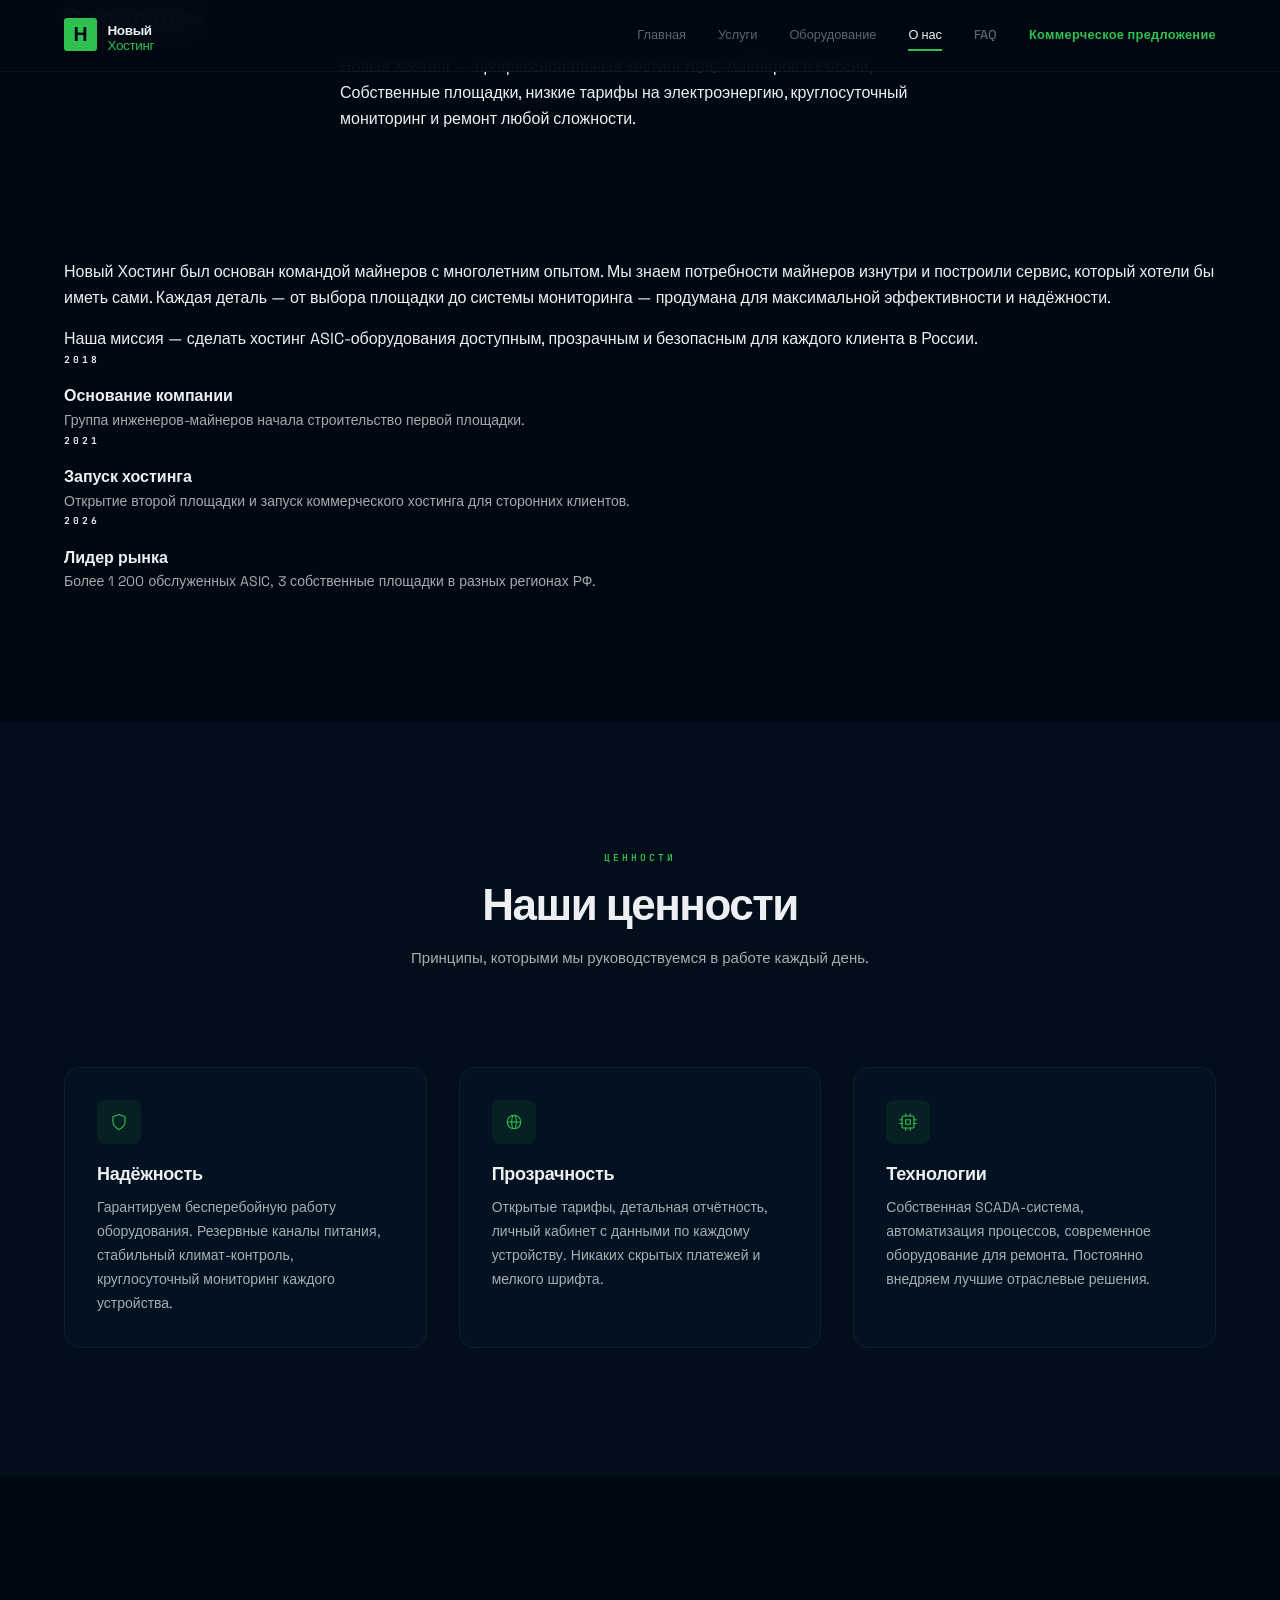
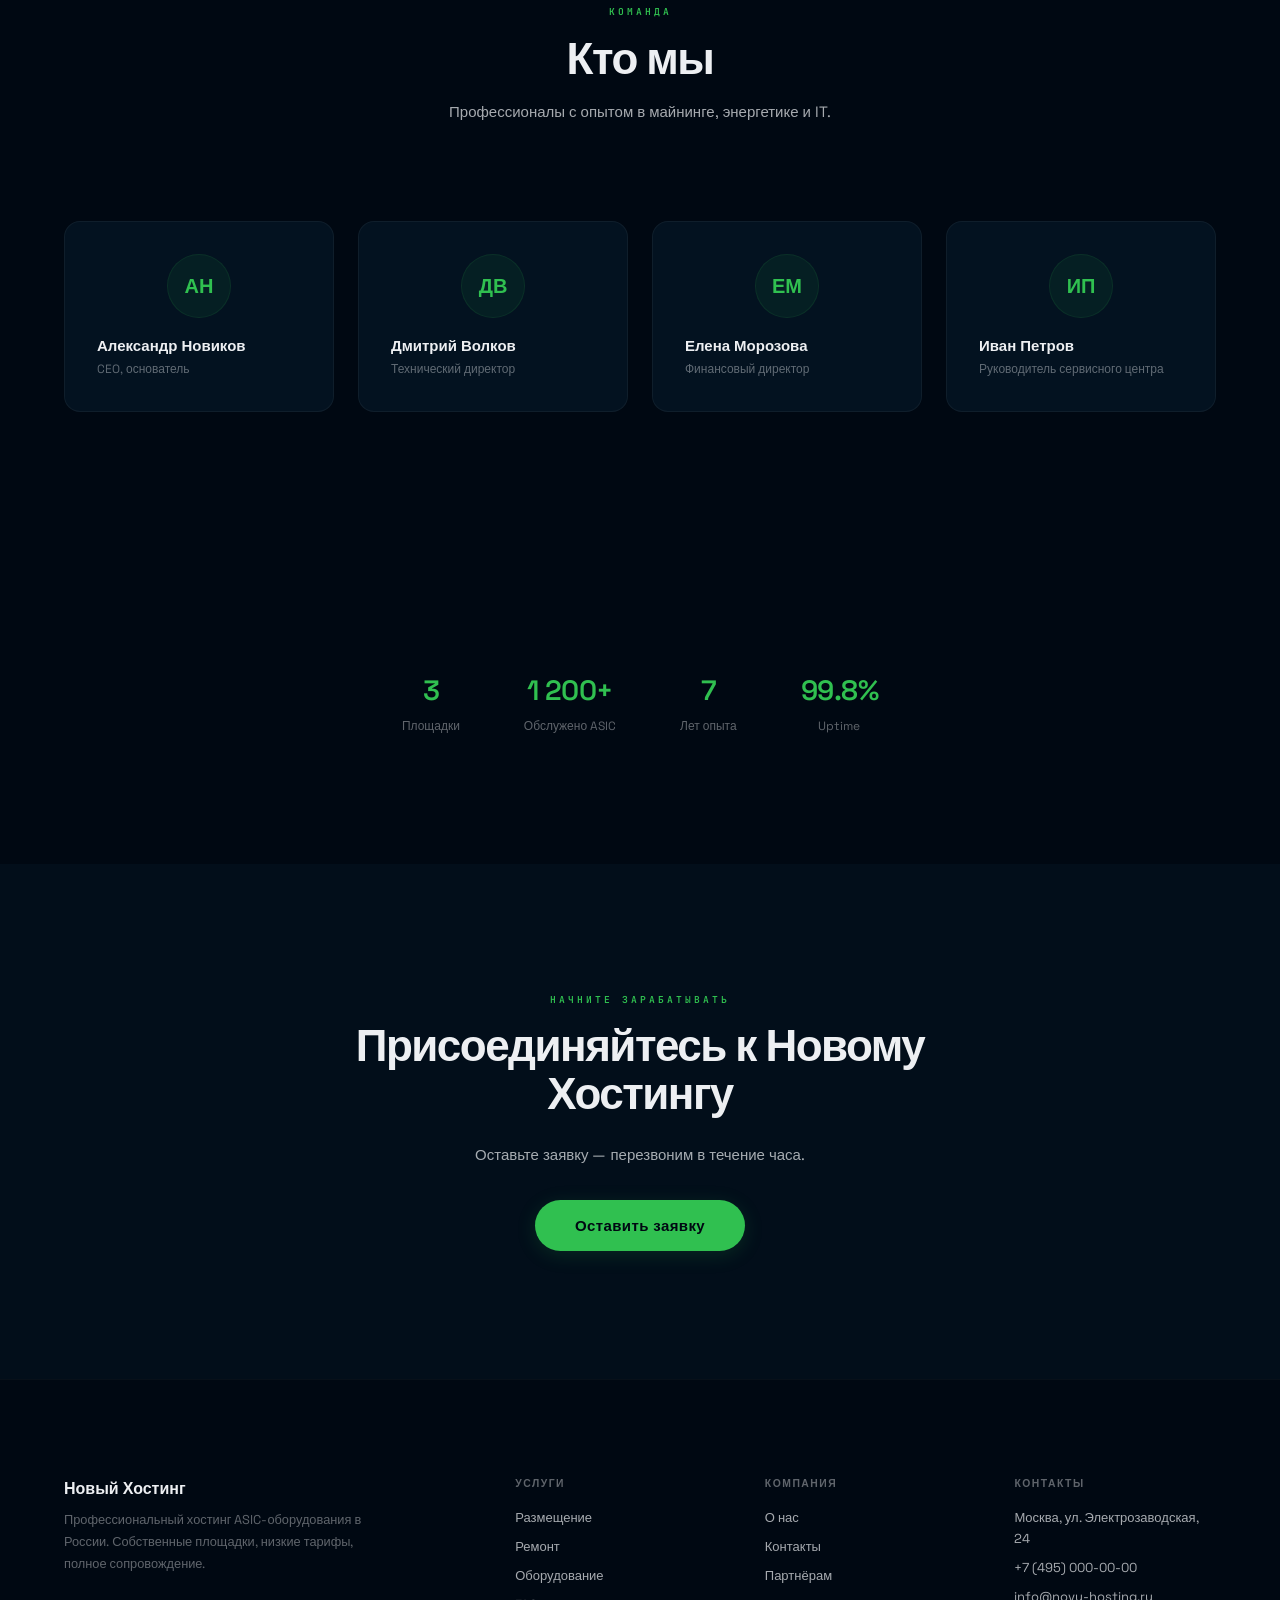
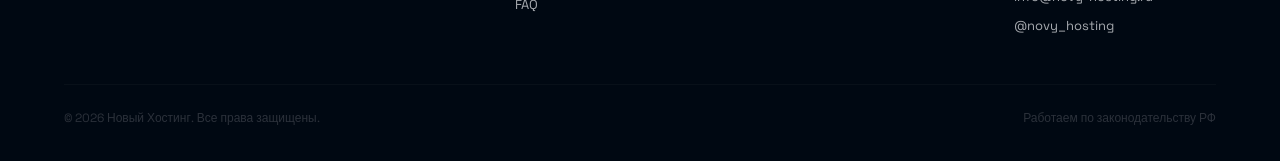
==== commit 40238d20: "v7.1: кнопка в шапке — премиум стиль, убран зелёный фон" ====
--- a/about.html
+++ b/about.html
@@ -22,7 +22,7 @@
       <a href="equipment.html">Оборудование</a>
       <a href="about.html" class="active">О нас</a>
       <a href="faq.html">FAQ</a>
-      <a href="contacts.html" class="nav-cta">Связаться</a>
+<a href="contacts.html" class="nav-cta">Коммерческое предложение</a>
     </nav>
     <button class="menu-toggle" id="menuToggle" aria-label="Меню">
       <span></span><span></span><span></span>
--- a/css/style.css
+++ b/css/style.css
@@ -75,9 +75,10 @@
 .nav a::after{content:'';position:absolute;bottom:-3px;left:0;width:0;height:1.5px;background:var(--green);transition:width .4s cubic-bezier(.16,1,.3,1)}
 .nav a:hover,.nav a.active{color:var(--text-primary)}
 .nav a:hover::after,.nav a.active::after{width:100%}
-.nav-cta{background:var(--green);color:var(--bg-deep)!important;padding:10px 24px;border-radius:100px;font-weight:600!important;font-size:.8rem!important;transition:all .3s!important}
-.nav-cta:hover{background:var(--green-light)!important;transform:translateY(-1px);box-shadow:0 4px 16px var(--green-glow)!important}
-.nav-cta::after{display:none!important}
+.nav-cta{position:relative;background:transparent;color:var(--green)!important;font-weight:600!important;font-size:.8rem!important;padding:8px 0;letter-spacing:.3px;transition:all .3s!important}
+.nav-cta::before{content:'';position:absolute;bottom:0;left:0;width:0;height:1.5px;background:var(--green);transition:width .4s cubic-bezier(.16,1,.3,1)}
+.nav-cta:hover::before{width:100%}
+.nav-cta:hover{color:var(--green-light)!important}
 .menu-toggle{display:none;flex-direction:column;gap:5px;cursor:pointer;background:none;border:none;padding:8px}
 .menu-toggle span{width:22px;height:1.5px;background:var(--text-primary);border-radius:1px;transition:all .3s}
 
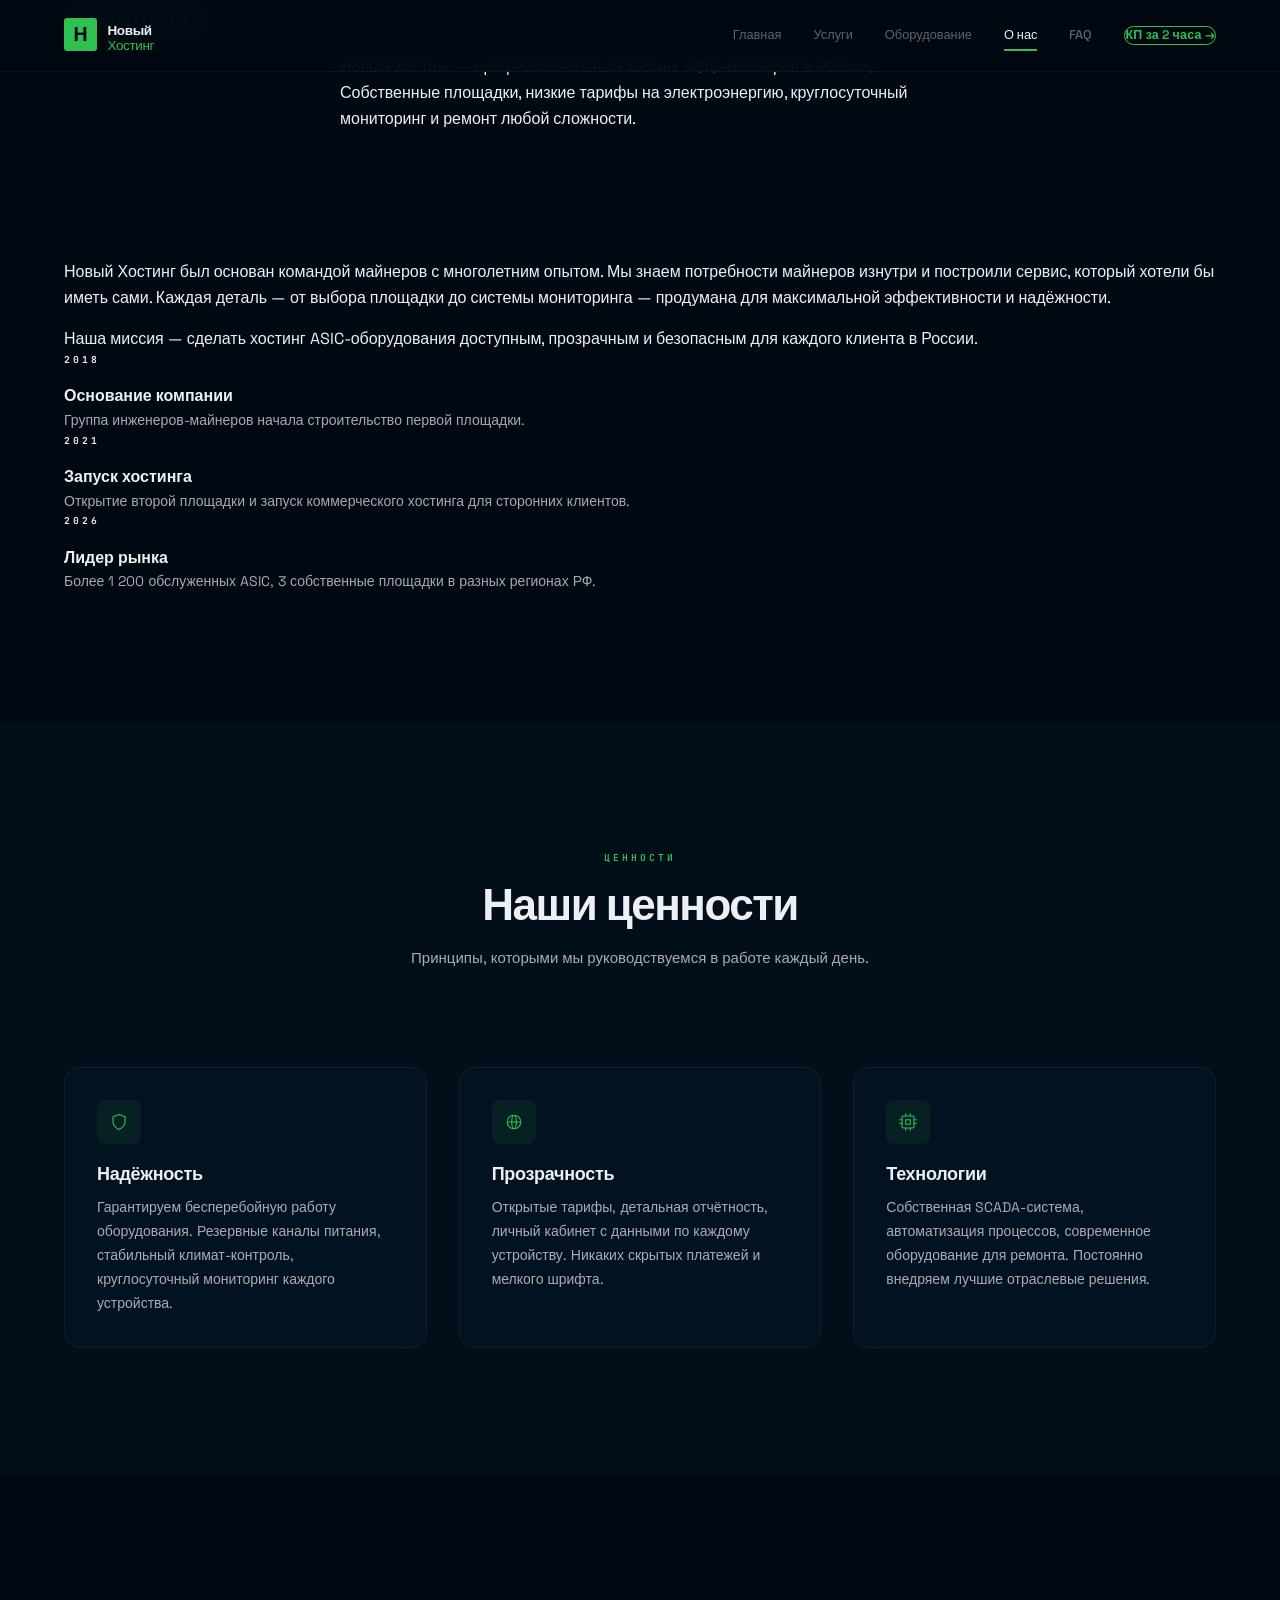
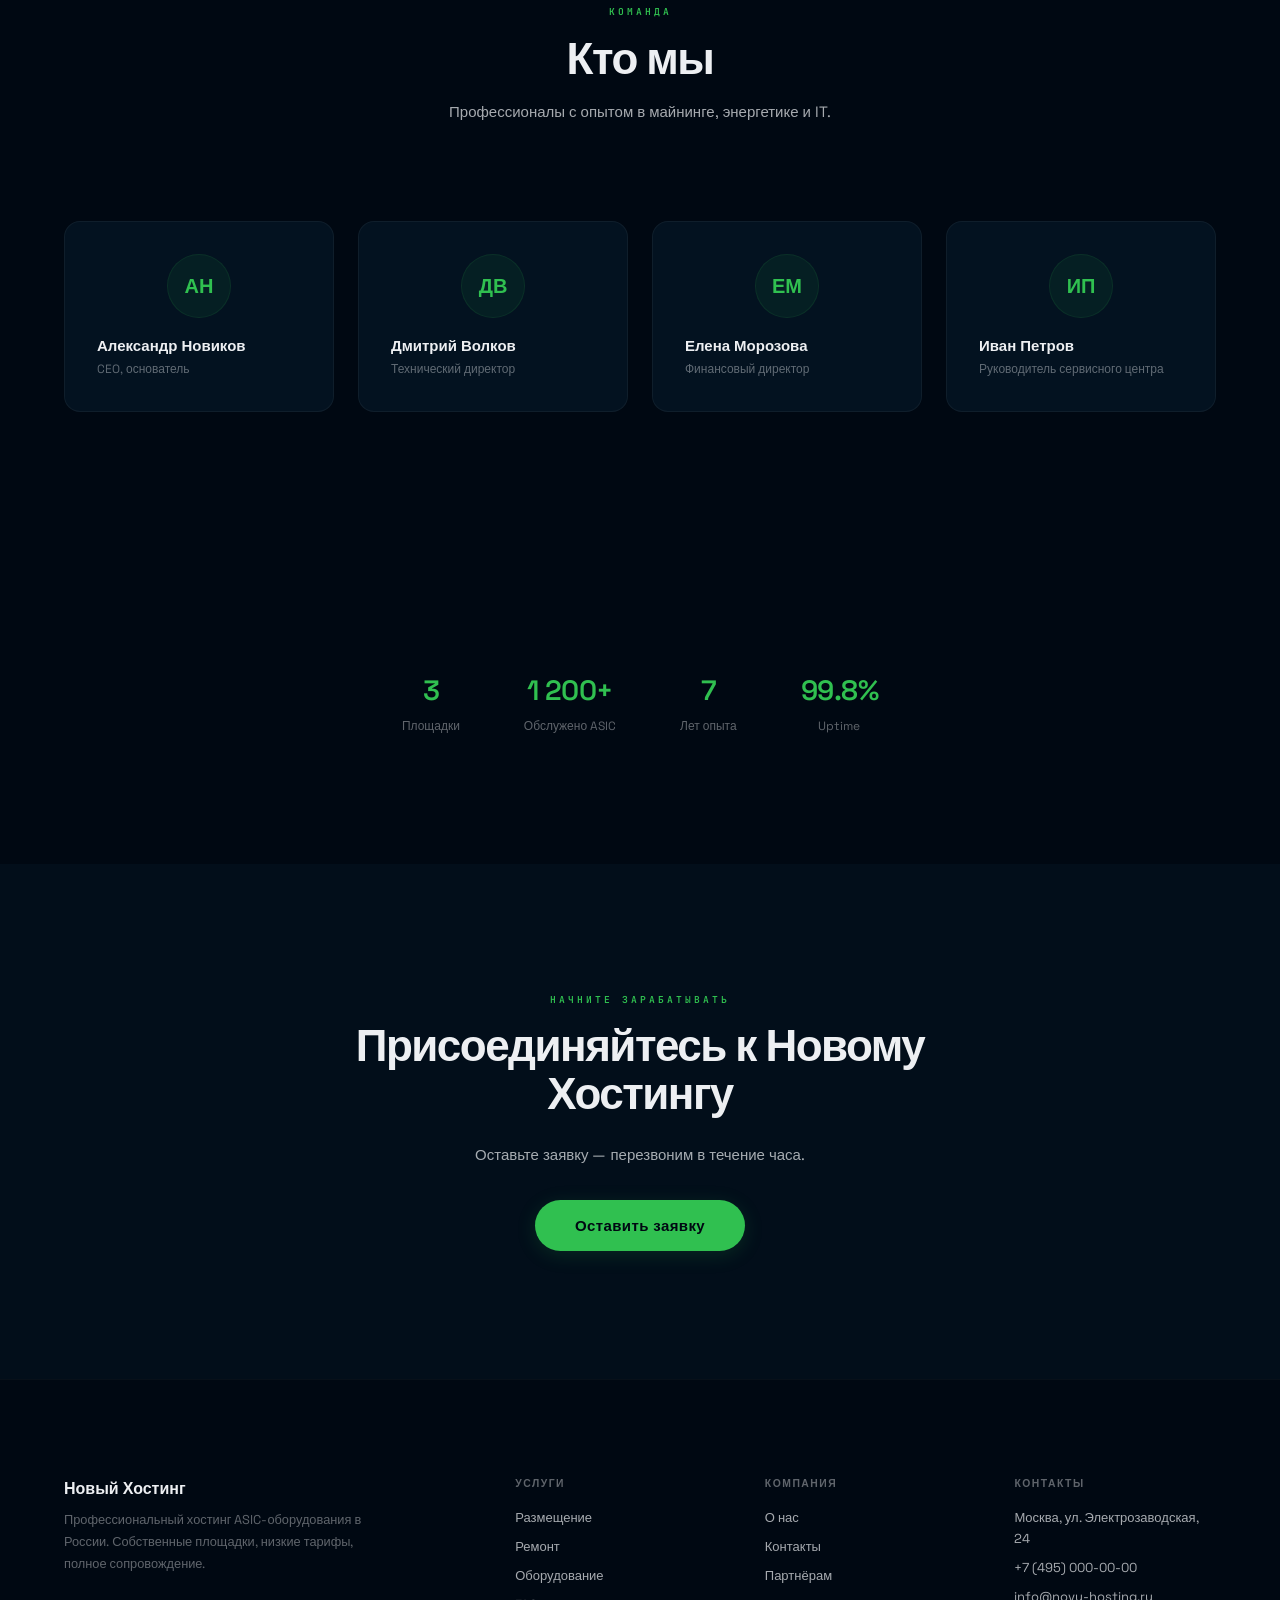
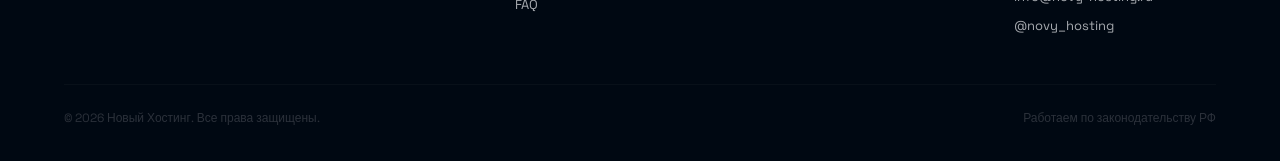
==== commit 88db5756: "v7.2: кнопка КП за 2 часа — компактная, с обводкой" ====
--- a/about.html
+++ b/about.html
@@ -22,7 +22,7 @@
       <a href="equipment.html">Оборудование</a>
       <a href="about.html" class="active">О нас</a>
       <a href="faq.html">FAQ</a>
-<a href="contacts.html" class="nav-cta">Коммерческое предложение</a>
+<a href="contacts.html" class="nav-cta">КП за 2 часа →</a>
     </nav>
     <button class="menu-toggle" id="menuToggle" aria-label="Меню">
       <span></span><span></span><span></span>
--- a/css/style.css
+++ b/css/style.css
@@ -75,10 +75,8 @@
 .nav a::after{content:'';position:absolute;bottom:-3px;left:0;width:0;height:1.5px;background:var(--green);transition:width .4s cubic-bezier(.16,1,.3,1)}
 .nav a:hover,.nav a.active{color:var(--text-primary)}
 .nav a:hover::after,.nav a.active::after{width:100%}
-.nav-cta{position:relative;background:transparent;color:var(--green)!important;font-weight:600!important;font-size:.8rem!important;padding:8px 0;letter-spacing:.3px;transition:all .3s!important}
-.nav-cta::before{content:'';position:absolute;bottom:0;left:0;width:0;height:1.5px;background:var(--green);transition:width .4s cubic-bezier(.16,1,.3,1)}
-.nav-cta:hover::before{width:100%}
-.nav-cta:hover{color:var(--green-light)!important}
+.nav-cta{display:inline-flex;align-items:center;gap:6px;padding:8px 18px;border:1.5px solid var(--green);border-radius:100px;color:var(--green)!important;font-weight:600!important;font-size:.78rem!important;letter-spacing:.2px;transition:all .3s!important;line-height:1}
+.nav-cta:hover{background:rgba(48,192,80,.08)!important;color:var(--green-light)!important;border-color:var(--green-light)!important;transform:translateY(-1px);box-shadow:0 4px 16px var(--green-glow)!important}
 .menu-toggle{display:none;flex-direction:column;gap:5px;cursor:pointer;background:none;border:none;padding:8px}
 .menu-toggle span{width:22px;height:1.5px;background:var(--text-primary);border-radius:1px;transition:all .3s}
 
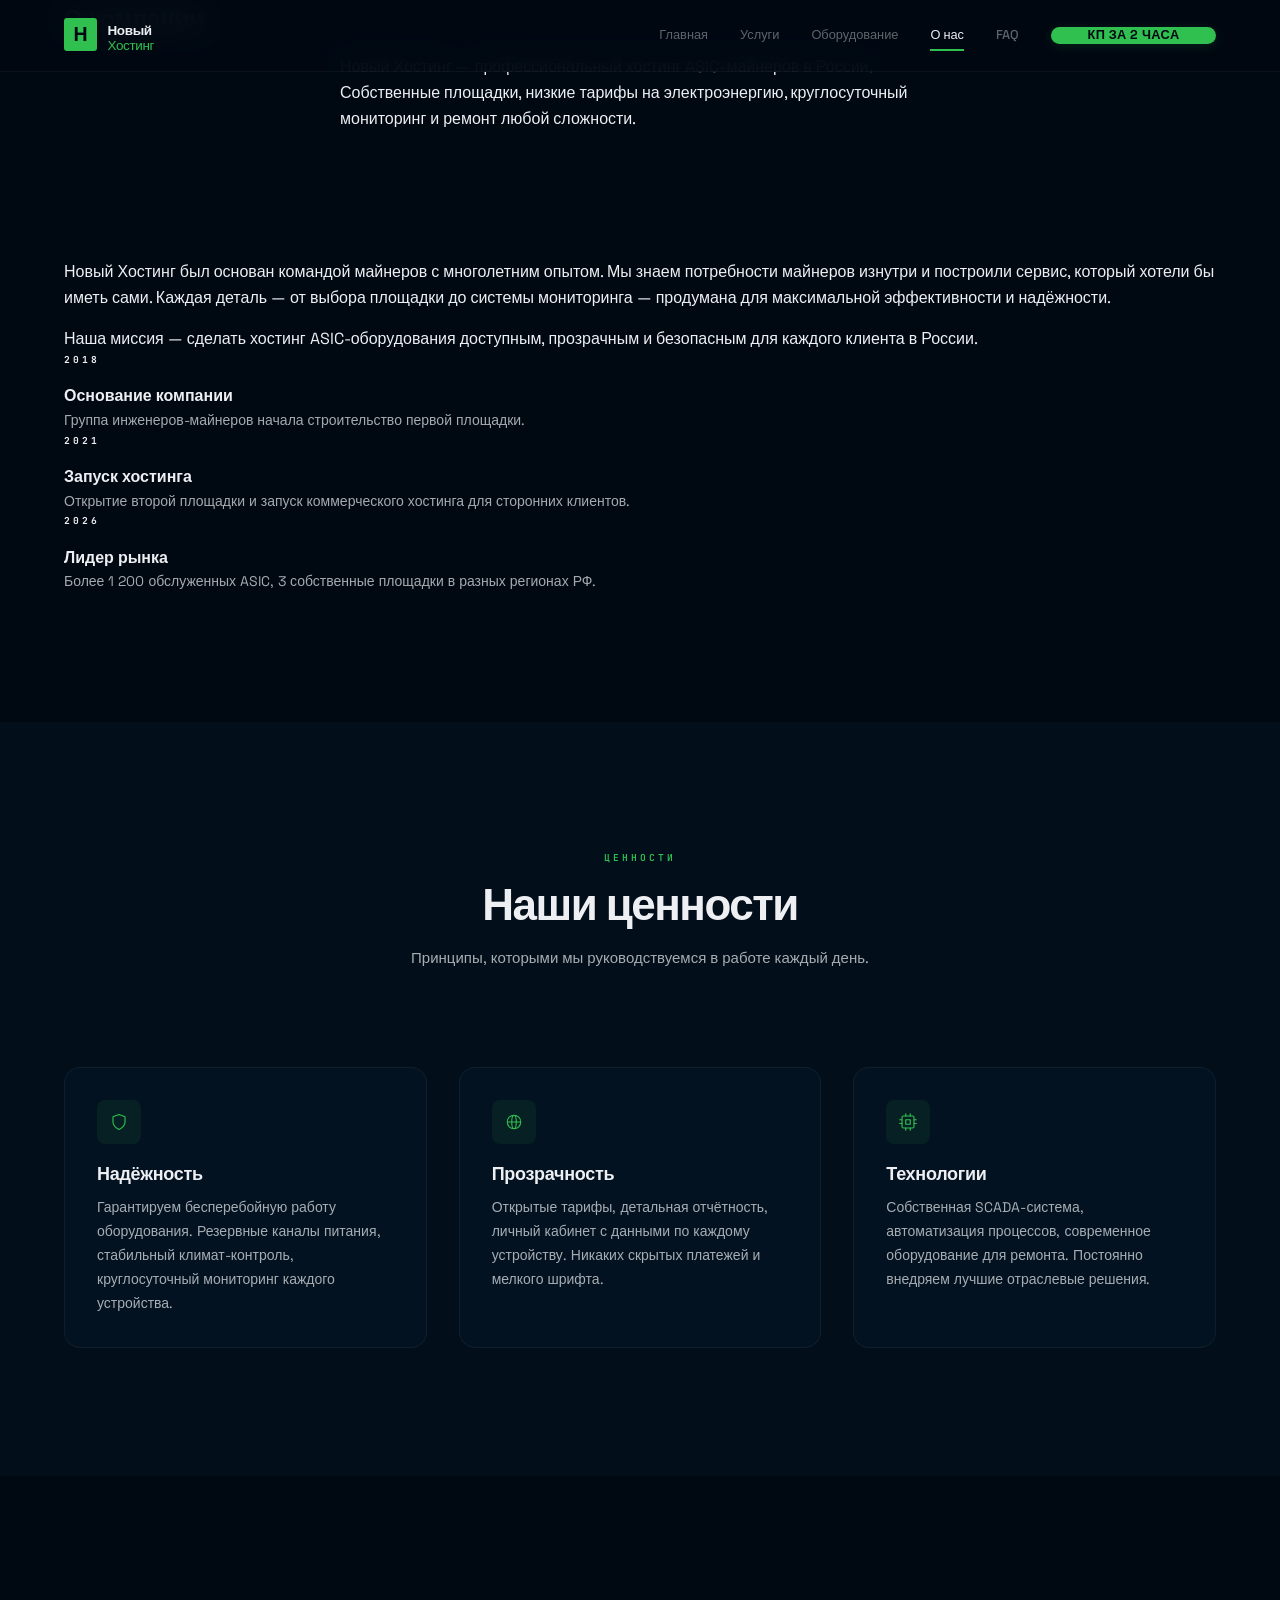
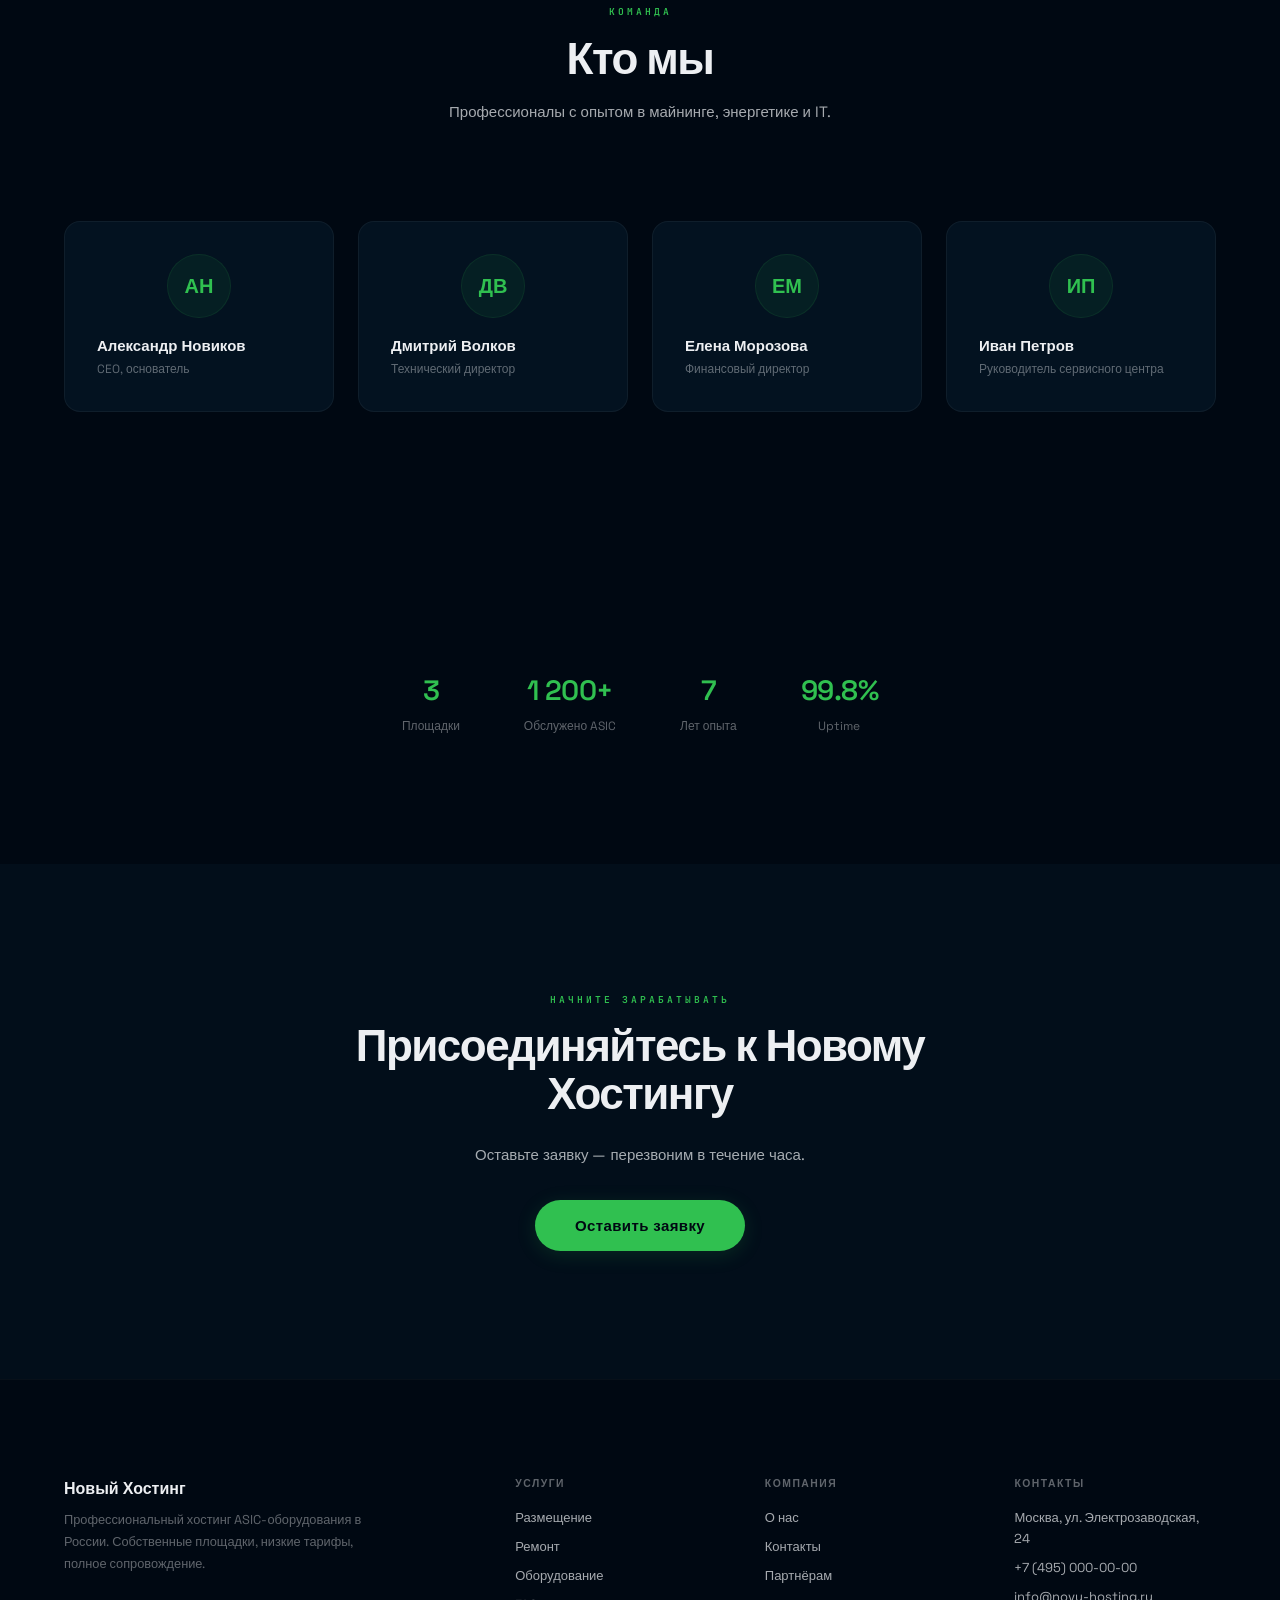
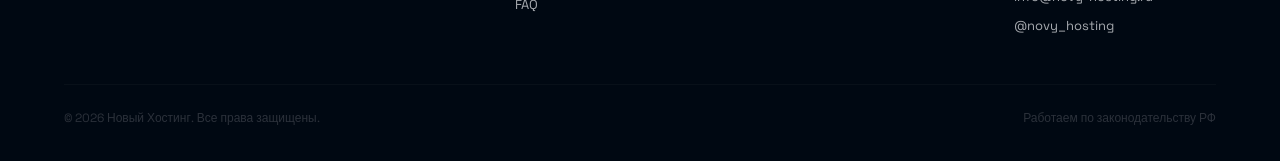
==== commit c9879f5d: "v7.6: кнопка КП — зелёный фон, uppercase, 165px" ====
--- a/about.html
+++ b/about.html
@@ -22,7 +22,7 @@
       <a href="equipment.html">Оборудование</a>
       <a href="about.html" class="active">О нас</a>
       <a href="faq.html">FAQ</a>
-<a href="contacts.html" class="nav-cta">КП за 2 часа →</a>
+<a href="contacts.html" class="nav-cta">КП за 2 часа</a>
     </nav>
     <button class="menu-toggle" id="menuToggle" aria-label="Меню">
       <span></span><span></span><span></span>
--- a/css/style.css
+++ b/css/style.css
@@ -75,8 +75,8 @@
 .nav a::after{content:'';position:absolute;bottom:-3px;left:0;width:0;height:1.5px;background:var(--green);transition:width .4s cubic-bezier(.16,1,.3,1)}
 .nav a:hover,.nav a.active{color:var(--text-primary)}
 .nav a:hover::after,.nav a.active::after{width:100%}
-.nav-cta{display:inline-flex;align-items:center;gap:6px;padding:8px 18px;border:1.5px solid var(--green);border-radius:100px;color:var(--green)!important;font-weight:600!important;font-size:.78rem!important;letter-spacing:.2px;transition:all .3s!important;line-height:1}
-.nav-cta:hover{background:rgba(48,192,80,.08)!important;color:var(--green-light)!important;border-color:var(--green-light)!important;transform:translateY(-1px);box-shadow:0 4px 16px var(--green-glow)!important}
+.nav-cta{display:inline-flex;align-items:center;gap:6px;padding:10px 28px;min-width:165px;justify-content:center;background:var(--green);border:none;border-radius:100px;color:var(--bg-deep)!important;font-weight:700!important;font-size:.8rem!important;letter-spacing:.4px;transition:all .3s!important;line-height:1;white-space:nowrap;margin-left:auto;text-transform:uppercase;box-shadow:0 2px 12px var(--green-glow)}
+.nav-cta:hover{background:var(--green-light)!important;color:var(--bg-deep)!important;transform:translateY(-2px);box-shadow:0 6px 20px var(--green-intense)!important}
 .menu-toggle{display:none;flex-direction:column;gap:5px;cursor:pointer;background:none;border:none;padding:8px}
 .menu-toggle span{width:22px;height:1.5px;background:var(--text-primary);border-radius:1px;transition:all .3s}
 
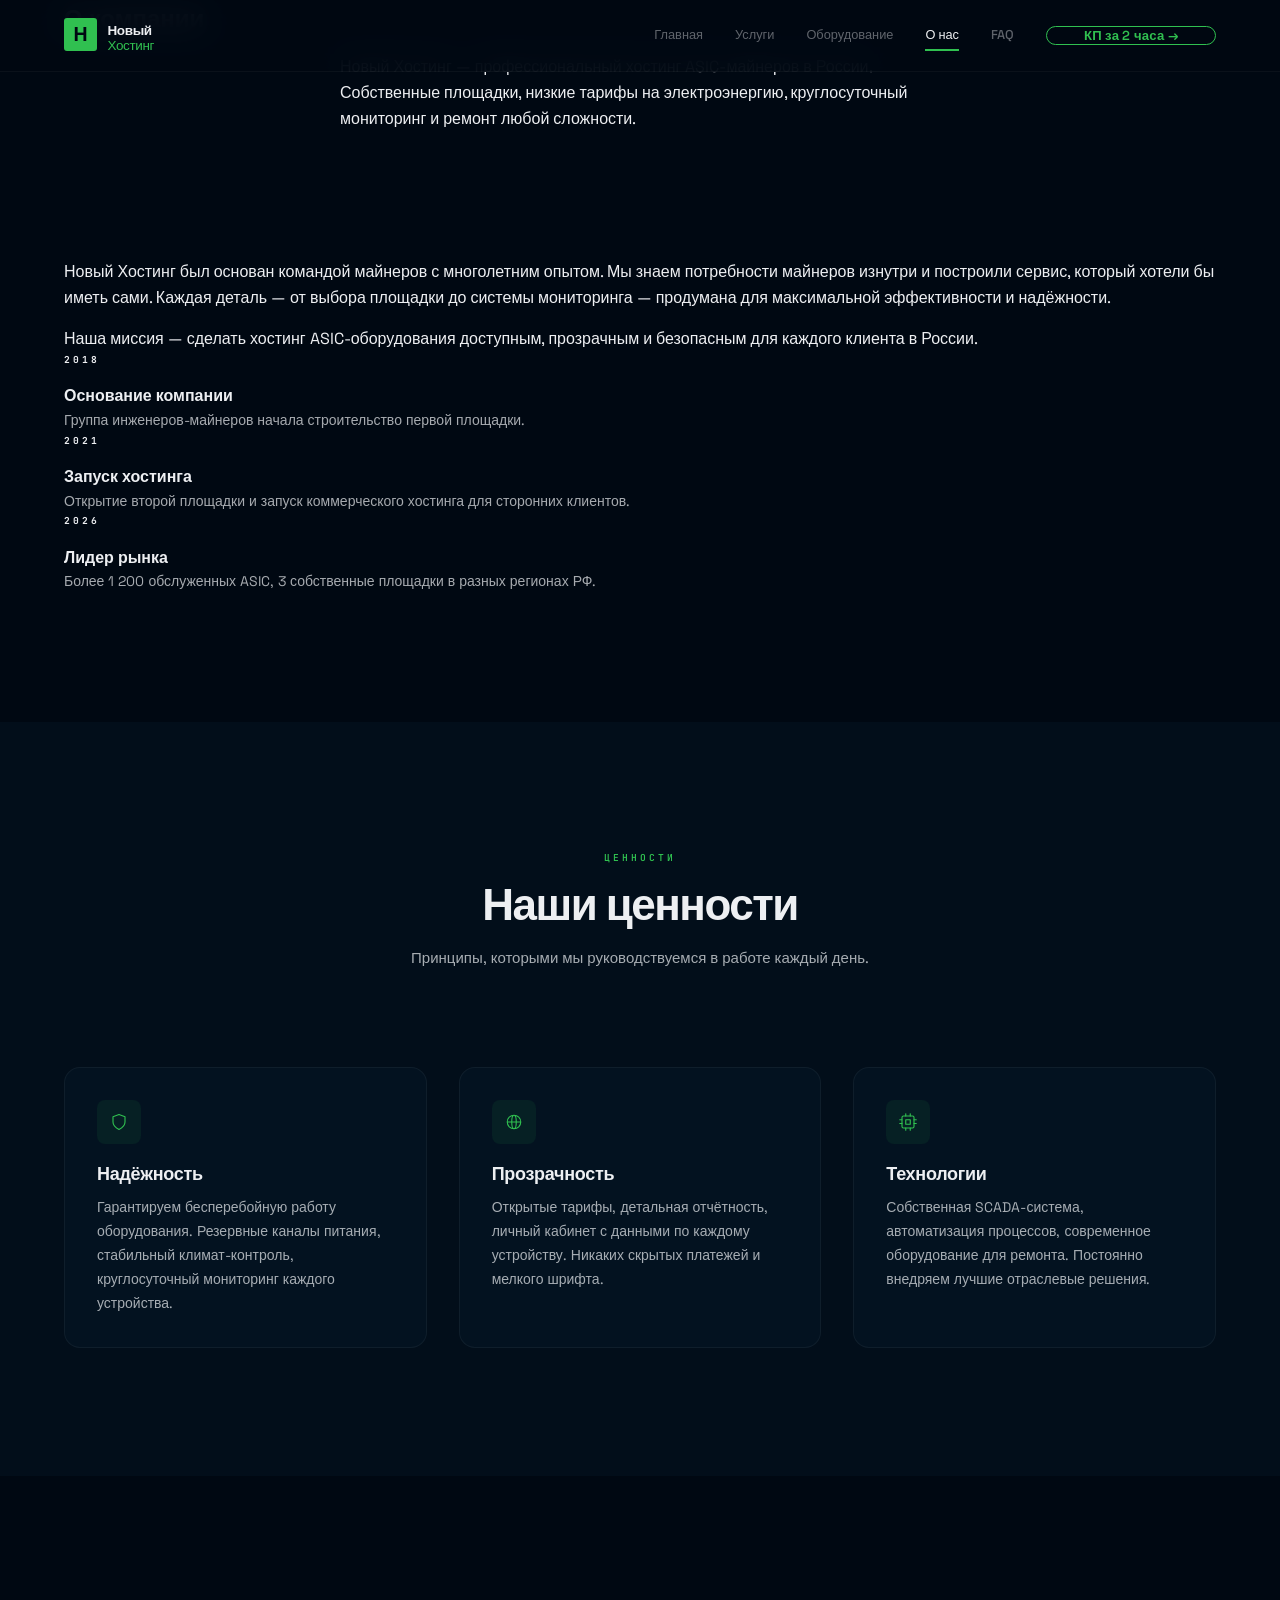
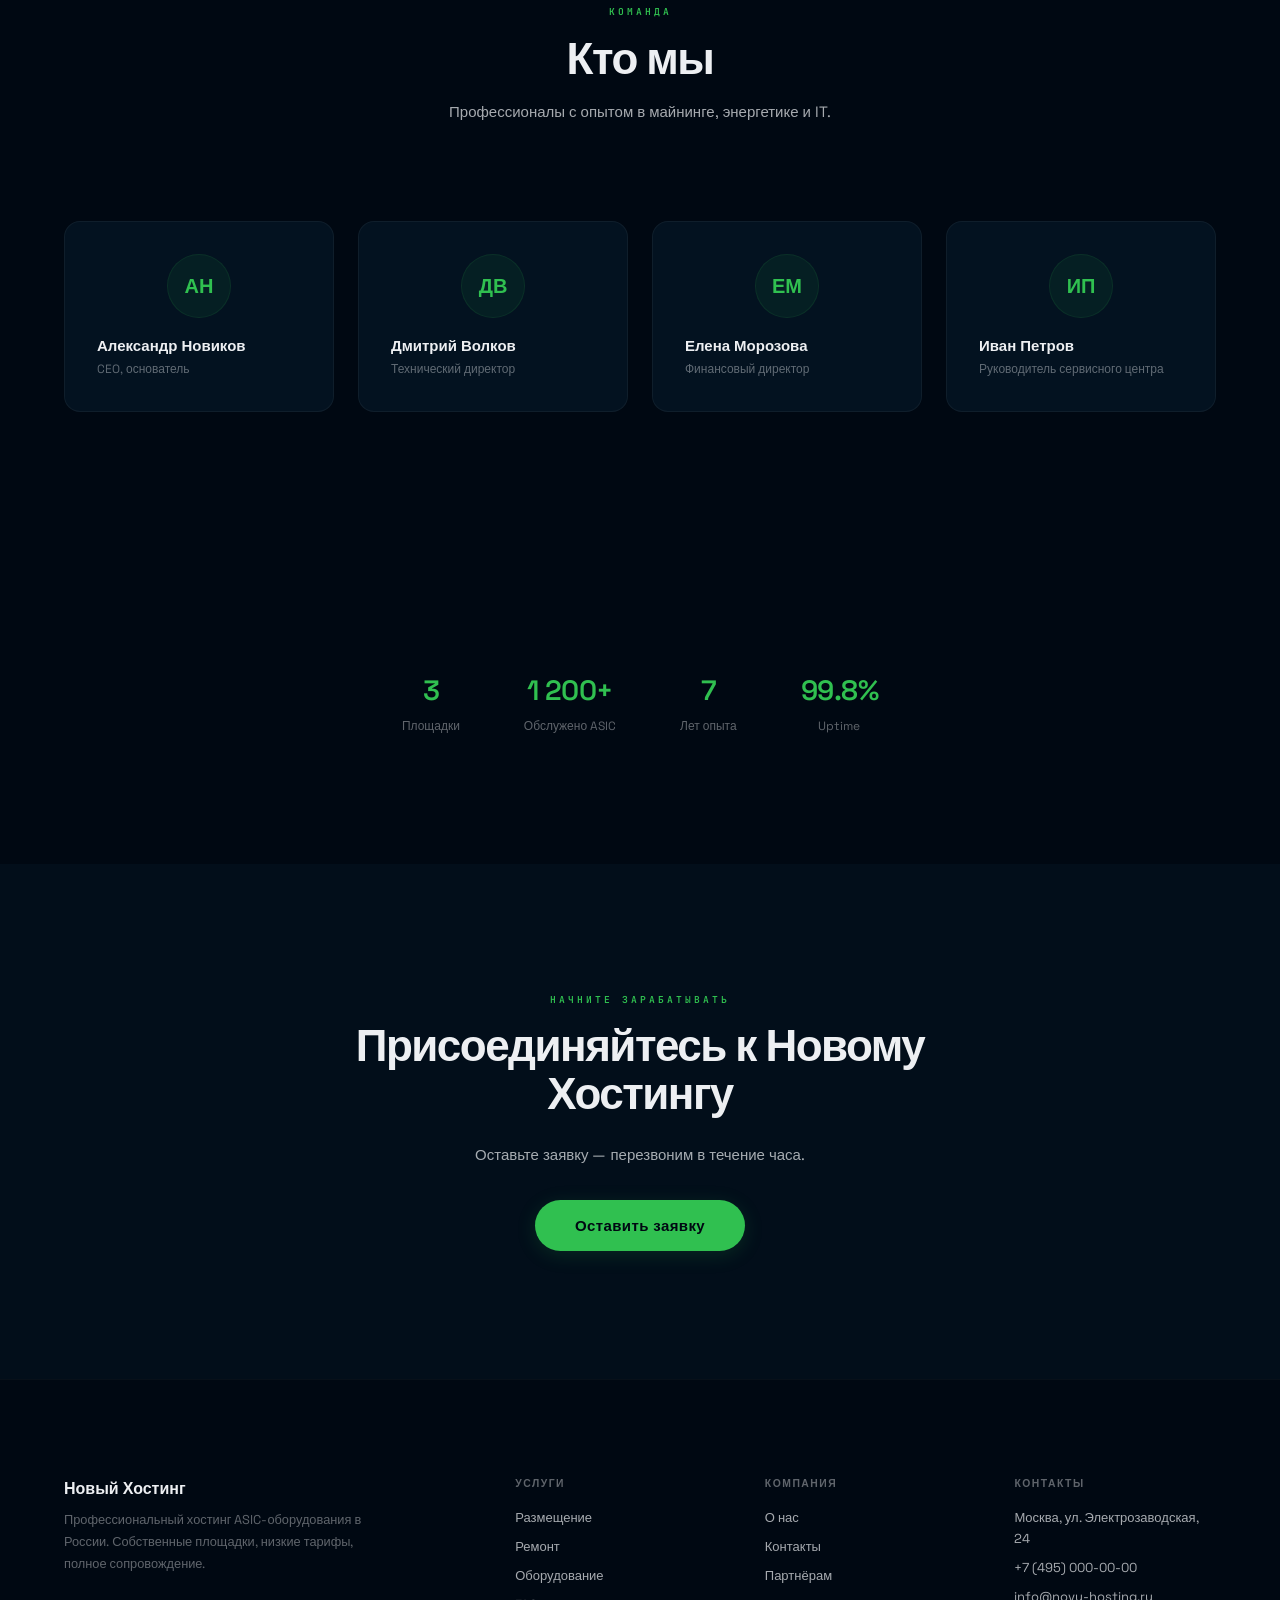
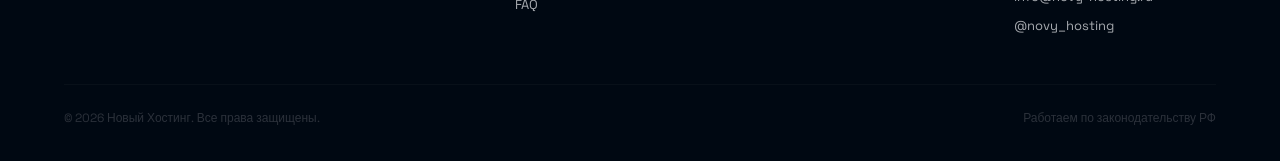
==== commit ccf9c5dd: "v7.7: кнопка КП — обводка 1.5px, прозрачный фон, 170px" ====
--- a/about.html
+++ b/about.html
@@ -22,7 +22,7 @@
       <a href="equipment.html">Оборудование</a>
       <a href="about.html" class="active">О нас</a>
       <a href="faq.html">FAQ</a>
-<a href="contacts.html" class="nav-cta">КП за 2 часа</a>
+<a href="contacts.html" class="nav-cta">КП за 2 часа →</a>
     </nav>
     <button class="menu-toggle" id="menuToggle" aria-label="Меню">
       <span></span><span></span><span></span>
--- a/css/style.css
+++ b/css/style.css
@@ -75,8 +75,8 @@
 .nav a::after{content:'';position:absolute;bottom:-3px;left:0;width:0;height:1.5px;background:var(--green);transition:width .4s cubic-bezier(.16,1,.3,1)}
 .nav a:hover,.nav a.active{color:var(--text-primary)}
 .nav a:hover::after,.nav a.active::after{width:100%}
-.nav-cta{display:inline-flex;align-items:center;gap:6px;padding:10px 28px;min-width:165px;justify-content:center;background:var(--green);border:none;border-radius:100px;color:var(--bg-deep)!important;font-weight:700!important;font-size:.8rem!important;letter-spacing:.4px;transition:all .3s!important;line-height:1;white-space:nowrap;margin-left:auto;text-transform:uppercase;box-shadow:0 2px 12px var(--green-glow)}
-.nav-cta:hover{background:var(--green-light)!important;color:var(--bg-deep)!important;transform:translateY(-2px);box-shadow:0 6px 20px var(--green-intense)!important}
+.nav-cta{display:inline-flex;align-items:center;gap:8px;padding:10px 32px;min-width:170px;justify-content:center;background:transparent;border:1.5px solid var(--green);border-radius:100px;color:var(--green)!important;font-weight:600!important;font-size:.82rem!important;letter-spacing:.25px;transition:all .3s ease!important;line-height:1;white-space:nowrap;margin-left:auto}
+.nav-cta:hover{background:rgba(48,192,80,.06)!important;color:var(--green-light)!important;border-color:var(--green-light)!important;transform:translateY(-1px);box-shadow:0 4px 20px var(--green-glow)!important}
 .menu-toggle{display:none;flex-direction:column;gap:5px;cursor:pointer;background:none;border:none;padding:8px}
 .menu-toggle span{width:22px;height:1.5px;background:var(--text-primary);border-radius:1px;transition:all .3s}
 
